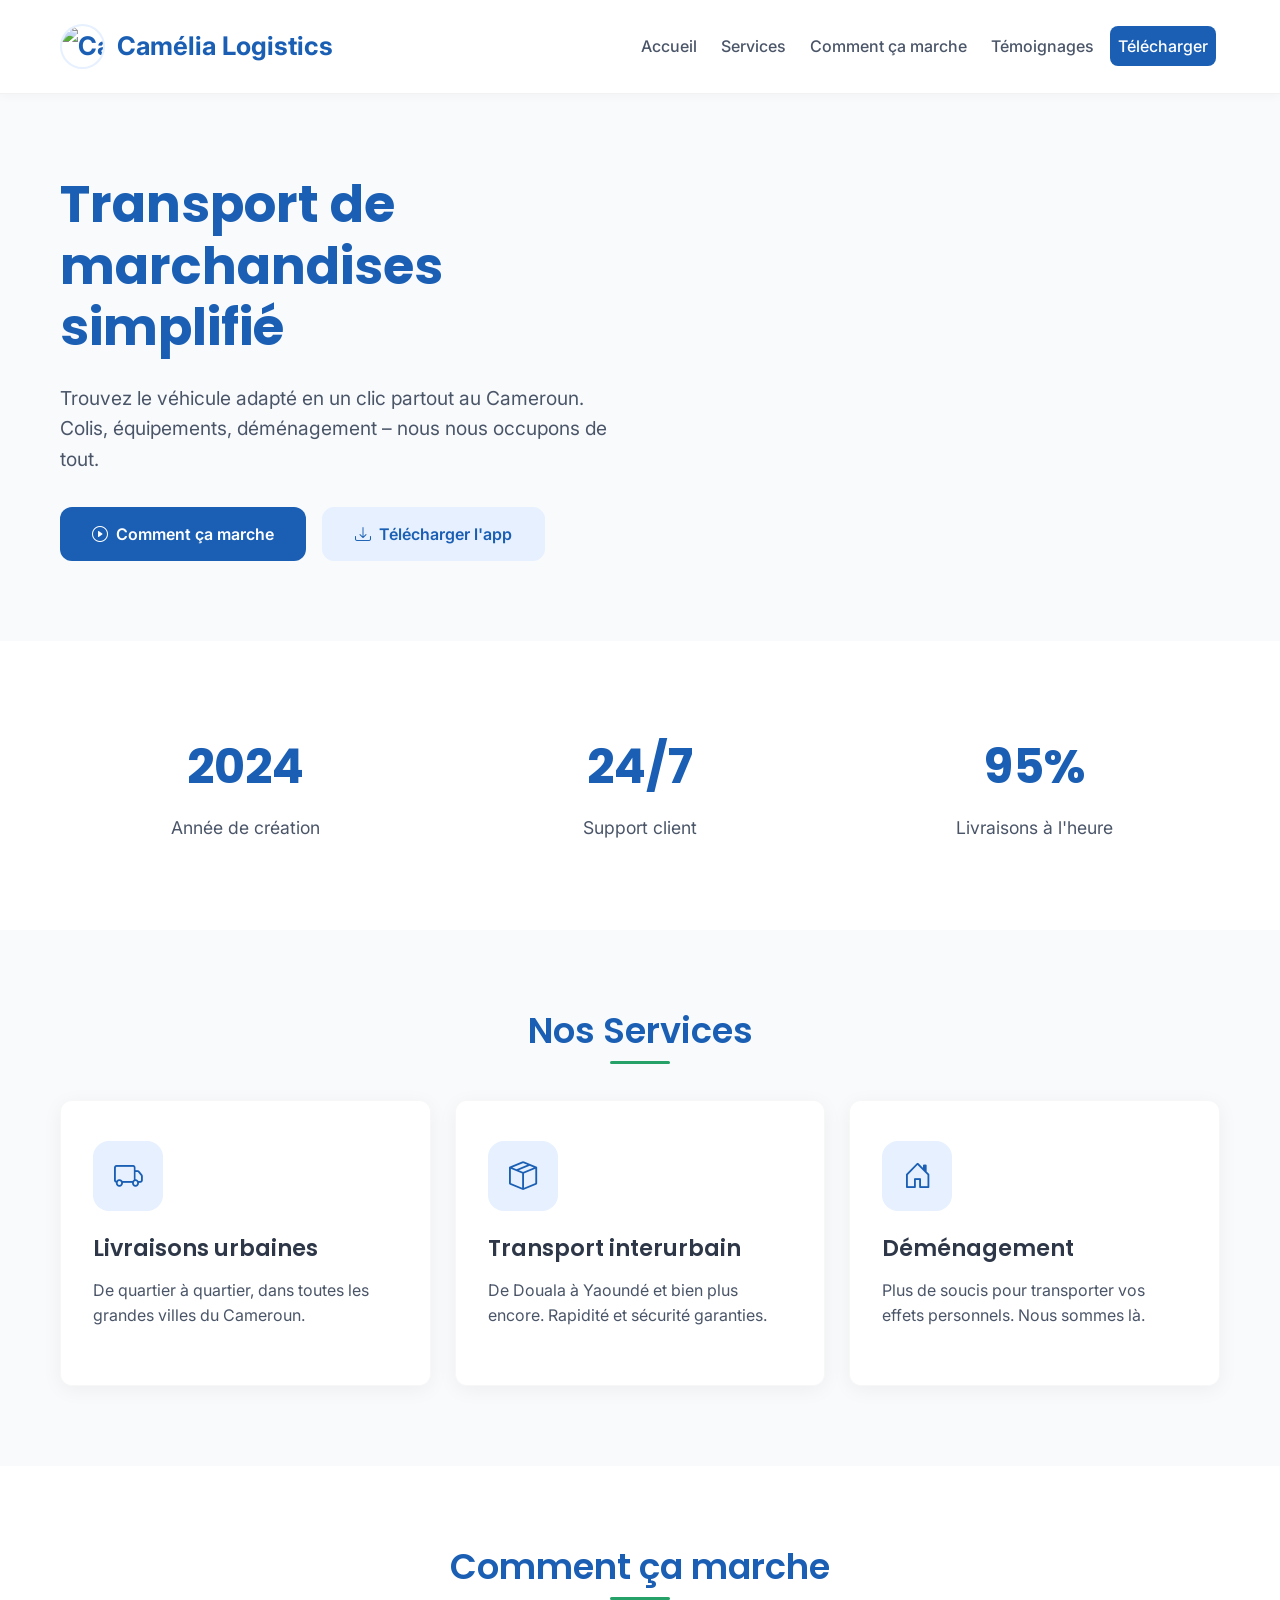
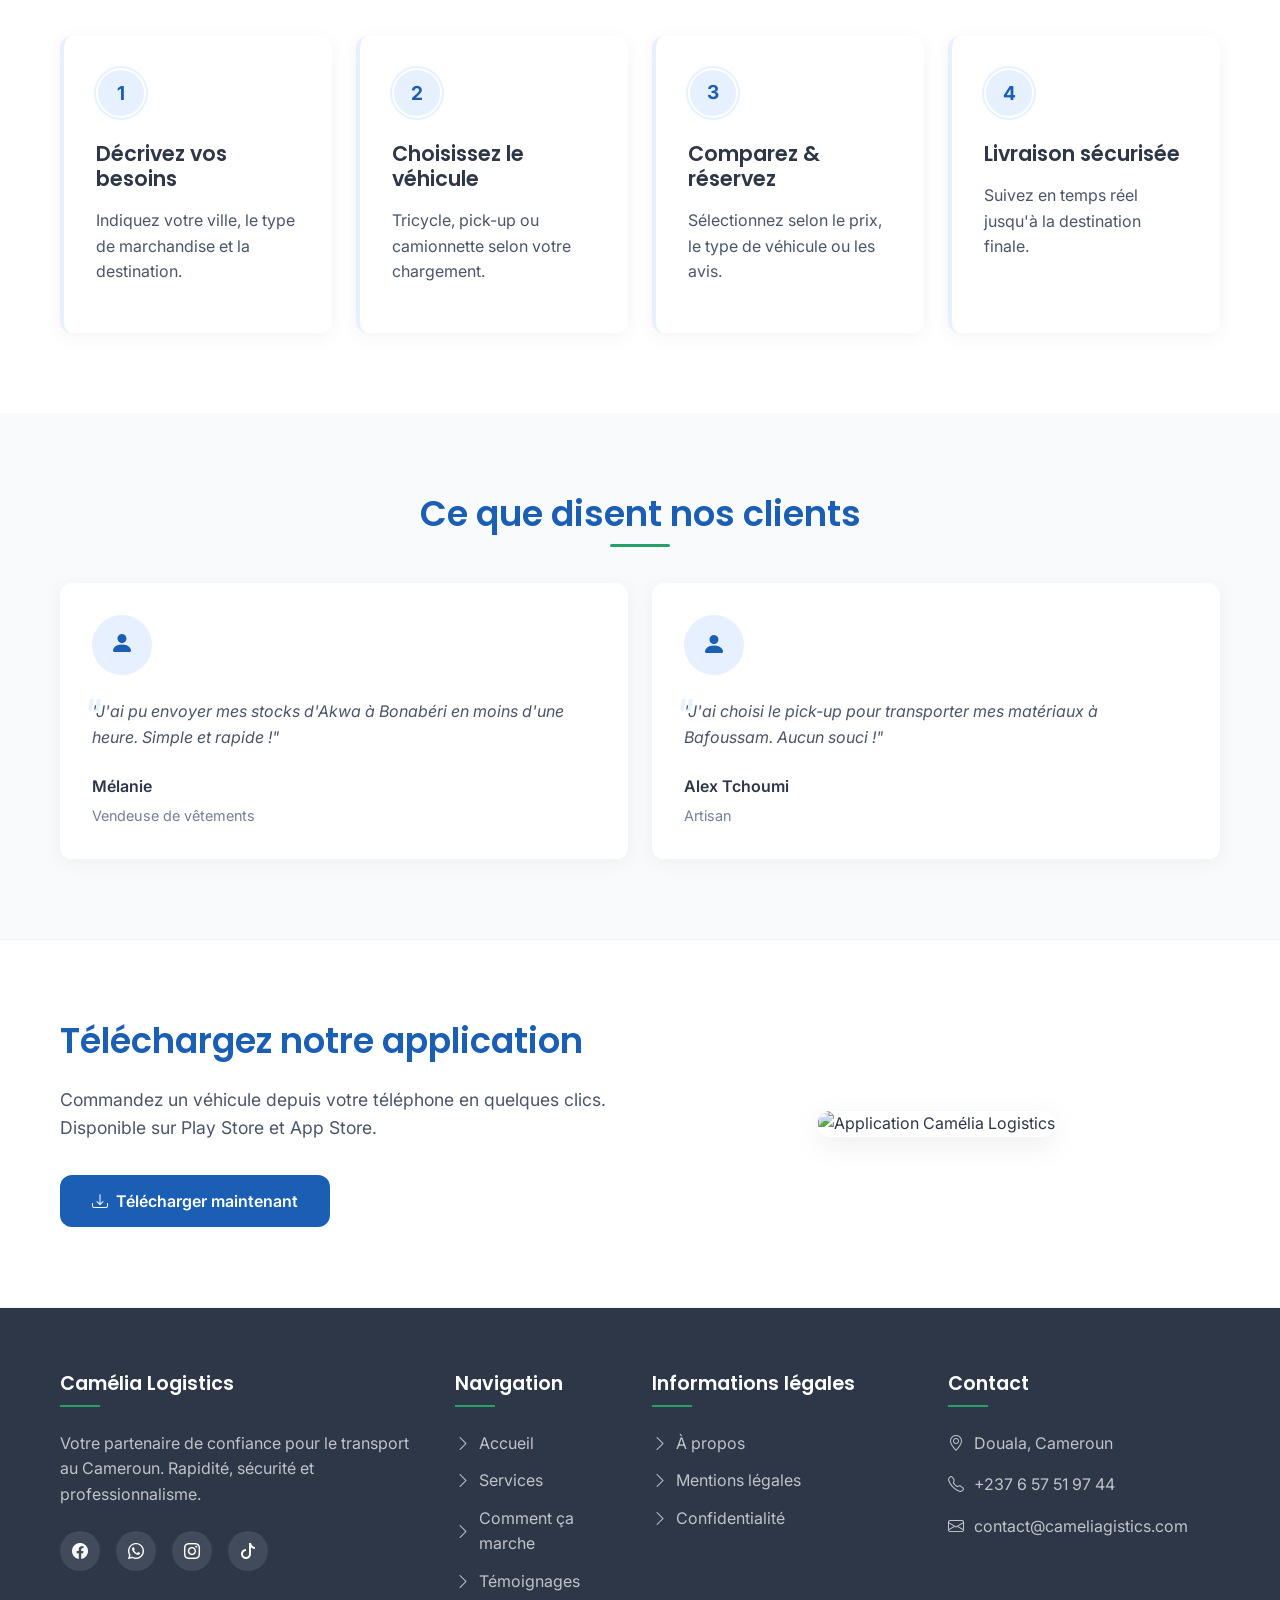
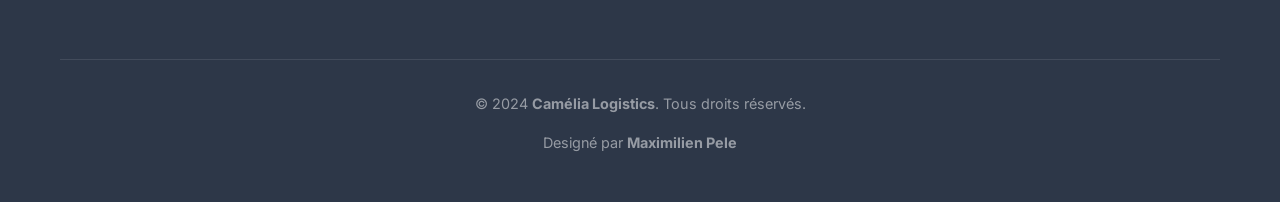
==== index.html @ 4bdd21b7 "add legal content pages" ====
<!DOCTYPE html>
<html lang="fr">
<head>
    <meta charset="UTF-8">
    <meta name="viewport" content="width=device-width, initial-scale=1.0">
    <title>Camélia Logistics | Transport moderne au Cameroun</title>
    
    <!-- CDN Links -->
    <link rel="stylesheet" href="https://cdn.jsdelivr.net/npm/aos@2.3.4/dist/aos.css">
    <link rel="stylesheet" href="https://fonts.googleapis.com/css2?family=Inter:wght@300;400;500;600;700&family=Poppins:wght@400;500;600;700&display=swap">
    <link href="https://cdn.jsdelivr.net/npm/bootstrap@5.3.3/dist/css/bootstrap.min.css" rel="stylesheet">
    <link rel="stylesheet" href="https://cdn.jsdelivr.net/npm/bootstrap-icons@1.10.5/font/bootstrap-icons.css">    
    <link rel="stylesheet" href="style.css">
    <!-- Favicon -->
    <link rel="icon" type="image/x-icon" href="image/logo.jpg">
</head>
<body>
    <!-- Navigation -->
    <nav class="navbar navbar-expand-lg">
        <div class="container">
            <a class="navbar-brand" href="#accueil">
                <img src="image/logo.jpg" alt="Camélia Logistics">
                Camélia Logistics
            </a>
            
            <button class="navbar-toggler" type="button" data-bs-toggle="collapse" data-bs-target="#navbarNav">
                <span class="navbar-toggler-icon"></span>
            </button>
            
            <div class="collapse navbar-collapse" id="navbarNav">
                <ul class="navbar-nav ms-auto">
                    <li class="nav-item"><a class="nav-link" href="#accueil">Accueil</a></li>
                    <li class="nav-item"><a class="nav-link" href="#services">Services</a></li>
                    <li class="nav-item"><a class="nav-link" href="#comment">Comment ça marche</a></li>
                    <li class="nav-item"><a class="nav-link" href="#temoignages">Témoignages</a></li>
                    <li class="nav-item"><a class="nav-link btn btn-primary" href="#download">Télécharger</a></li>
                </ul>
            </div>
        </div>
    </nav>

    <!-- Hero Section (identique) -->
    <section class="hero-section" id="accueil" data-aos="fade-up">
        <div class="container">
            <div class="row align-items-center">
                <div class="col-lg-6">
                    <div class="hero-content">
                        <h1 class="hero-title">Transport de marchandises simplifié</h1>
                        <p class="hero-subtitle">
                            Trouvez le véhicule adapté en un clic partout au Cameroun. 
                            Colis, équipements, déménagement – nous nous occupons de tout.
                        </p>
                        <div class="hero-buttons">
                            <a href="#comment" class="btn btn-primary">
                                <i class="bi bi-play-circle"></i> Comment ça marche
                            </a>
                            <a href="#download" class="btn btn-secondary">
                                <i class="bi bi-download"></i> Télécharger l'app
                            </a>
                        </div>
                    </div>
                </div>
            </div>
        </div>
    </section>

    <!-- Stats Section -->
    <section class="stats-section">
        <div class="container">
            <div class="row text-center">
                <div class="col-md-4" data-aos="fade-up">
                    <div class="stat-item">
                        <div class="stat-number">2024</div>
                        <div class="stat-label">Année de création</div>
                    </div>
                </div>
                <div class="col-md-4" data-aos="fade-up" data-aos-delay="100">
                    <div class="stat-item">
                        <div class="stat-number">24/7</div>
                        <div class="stat-label">Support client</div>
                    </div>
                </div>
                <div class="col-md-4" data-aos="fade-up" data-aos-delay="200">
                    <div class="stat-item">
                        <div class="stat-number">95%</div>
                        <div class="stat-label">Livraisons à l'heure</div>
                    </div>
                </div>
            </div>
        </div>
    </section>

    <!-- Services Section -->
    <section class="services-section" id="services">
        <div class="container">
            <h2 class="section-title" data-aos="fade-up">Nos Services</h2>
            <div class="row">
                <div class="col-md-4" data-aos="fade-up">
                    <div class="service-card">
                        <div class="service-icon">
                            <i class="bi bi-truck"></i>
                        </div>
                        <h3 class="service-title">Livraisons urbaines</h3>
                        <p class="service-description">
                            De quartier à quartier, dans toutes les grandes villes du Cameroun.
                        </p>
                    </div>
                </div>
                <div class="col-md-4" data-aos="fade-up" data-aos-delay="100">
                    <div class="service-card">
                        <div class="service-icon">
                            <i class="bi bi-box-seam"></i>
                        </div>
                        <h3 class="service-title">Transport interurbain</h3>
                        <p class="service-description">
                            De Douala à Yaoundé et bien plus encore. Rapidité et sécurité garanties.
                        </p>
                    </div>
                </div>
                <div class="col-md-4" data-aos="fade-up" data-aos-delay="200">
                    <div class="service-card">
                        <div class="service-icon">
                            <i class="bi bi-house-door"></i>
                        </div>
                        <h3 class="service-title">Déménagement</h3>
                        <p class="service-description">
                            Plus de soucis pour transporter vos effets personnels. Nous sommes là.
                        </p>
                    </div>
                </div>
            </div>
        </div>
    </section>

    <!-- How It Works Section -->
    <section class="how-section" id="comment">
        <div class="container">
            <h2 class="section-title" data-aos="fade-up">Comment ça marche</h2>
            <div class="row g-4">
                <div class="col-lg-3 col-md-6" data-aos="fade-up">
                    <div class="step-card">
                        <div class="step-number">1</div>
                        <h3 class="step-title">Décrivez vos besoins</h3>
                        <p class="step-description">Indiquez votre ville, le type de marchandise et la destination.</p>
                    </div>
                </div>
                <div class="col-lg-3 col-md-6" data-aos="fade-up" data-aos-delay="100">
                    <div class="step-card">
                        <div class="step-number">2</div>
                        <h3 class="step-title">Choisissez le véhicule</h3>
                        <p class="step-description">Tricycle, pick-up ou camionnette selon votre chargement.</p>
                    </div>
                </div>
                <div class="col-lg-3 col-md-6" data-aos="fade-up" data-aos-delay="200">
                    <div class="step-card">
                        <div class="step-number">3</div>
                        <h3 class="step-title">Comparez & réservez</h3>
                        <p class="step-description">Sélectionnez selon le prix, le type de véhicule ou les avis.</p>
                    </div>
                </div>
                <div class="col-lg-3 col-md-6" data-aos="fade-up" data-aos-delay="300">
                    <div class="step-card">
                        <div class="step-number">4</div>
                        <h3 class="step-title">Livraison sécurisée</h3>
                        <p class="step-description">Suivez en temps réel jusqu'à la destination finale.</p>
                    </div>
                </div>
            </div>
        </div>
    </section>

    <!-- Testimonials Section -->
    <section class="testimonials-section" id="temoignages">
        <div class="container">
            <h2 class="section-title" data-aos="fade-up">Ce que disent nos clients</h2>
            <div class="row g-4">
                <div class="col-md-6" data-aos="fade-up">
                    <div class="testimonial-card">
                        <div class="testimonial-avatar">
                            <i class="bi bi-person-fill"></i>
                        </div>
                        <p class="testimonial-text">
                            "J'ai pu envoyer mes stocks d'Akwa à Bonabéri en moins d'une heure. 
                            Simple et rapide !"
                        </p>
                        <div>
                            <div class="testimonial-author">Mélanie</div>
                            <div class="testimonial-role">Vendeuse de vêtements</div>
                        </div>
                    </div>
                </div>
                <div class="col-md-6" data-aos="fade-up" data-aos-delay="100">
                    <div class="testimonial-card">
                        <div class="testimonial-avatar">
                            <i class="bi bi-person-fill"></i>
                        </div>
                        <p class="testimonial-text">
                            "J'ai choisi le pick-up pour transporter mes matériaux à Bafoussam. 
                            Aucun souci !"
                        </p>
                        <div>
                            <div class="testimonial-author">Alex Tchoumi</div>
                            <div class="testimonial-role">Artisan</div>
                        </div>
                    </div>
                </div>
            </div>
        </div>
    </section>

    <!-- App Download Section -->
    <section class="app-section" id="download">
        <div class="container">
            <div class="row align-items-center">
                <div class="col-lg-6" data-aos="fade-right">
                    <div class="app-content">
                        <h2 class="app-title">Téléchargez notre application</h2>
                        <p class="app-description">
                            Commandez un véhicule depuis votre téléphone en quelques clics. 
                            Disponible sur Play Store et App Store.
                        </p>
                        <button class="btn btn-primary btn-lg" onclick="comingSoon()">
                            <i class="bi bi-download"></i> Télécharger maintenant
                        </button>
                    </div>
                </div>
                <div class="col-lg-6" data-aos="fade-left">
                    <div class="app-image">
                        <img src="image/app.jpg" alt="Application Camélia Logistics">
                    </div>
                </div>
            </div>
        </div>
    </section>

    <!-- Footer -->
    <footer class="footer">
        <div class="container">
            <div class="row gy-4">
                <div class="col-lg-4">
                    <h3 class="footer-title">Camélia Logistics</h3>
                    <p style="color: rgba(255, 255, 255, 0.7); margin-top: 1rem;">
                        Votre partenaire de confiance pour le transport au Cameroun. 
                        Rapidité, sécurité et professionnalisme.
                    </p>
                    <div class="social-icons">
                        <a href="https://www.facebook.com/p/Camelia-logistics-100085180665945/" class="social-icon"><i class="bi bi-facebook"></i></a>
                        <a href="https://wa.me/237657519744" class="social-icon"><i class="bi bi-whatsapp"></i></a>
                        <a href="#" class="social-icon"><i class="bi bi-instagram"></i></a>
                        <a href="https://www.tiktok.com/@camelia.logistics" class="social-icon"><i class="bi bi-tiktok"></i></a>
                    </div>
                </div>
                
                <div class="col-lg-2 col-md-6">
                    <h3 class="footer-title">Navigation</h3>
                    <ul class="footer-links">
                        <li><a href="#accueil"><i class="bi bi-chevron-right"></i> Accueil</a></li>
                        <li><a href="#services"><i class="bi bi-chevron-right"></i> Services</a></li>
                        <li><a href="#comment"><i class="bi bi-chevron-right"></i> Comment ça marche</a></li>
                        <li><a href="#temoignages"><i class="bi bi-chevron-right"></i> Témoignages</a></li>
                    </ul>
                </div>
                
                <div class="col-lg-3 col-md-6">
                    <h3 class="footer-title">Informations légales</h3>
                    <ul class="footer-links">
                        <li><a href="legal.html#about"><i class="bi bi-chevron-right"></i> À propos</a></li>
                        <li><a href="legal.html#mentions-legales"><i class="bi bi-chevron-right"></i> Mentions légales</a></li>
                        <li><a href="legal.html#confidentialite"><i class="bi bi-chevron-right"></i> Confidentialité</a></li>
                    </ul>
                </div>
                
                <div class="col-lg-3 col-md-6">
                    <h3 class="footer-title">Contact</h3>
                    <div class="footer-contact">
                        <p><i class="bi bi-geo-alt"></i> Douala, Cameroun</p>
                        <p><i class="bi bi-telephone"></i> +237 6 57 51 97 44</p>
                        <p><i class="bi bi-envelope"></i> contact@cameliagistics.com</p>
                    </div>
                </div>
            </div>
            
            <div class="copyright">
                <p>&copy; 2024 <strong>Camélia Logistics</strong>. Tous droits réservés.</p>
                <p>Designé par <strong>Maximilien Pele</strong></p>
            </div>
        </div>
    </footer>

    <!-- Scripts -->
    <script src="https://cdn.jsdelivr.net/npm/bootstrap@5.3.3/dist/js/bootstrap.bundle.min.js"></script>
    <script src="https://cdn.jsdelivr.net/npm/aos@2.3.4/dist/aos.js"></script>
    <script>
        // Initialize AOS
        AOS.init({
            duration: 800,
            once: true,
            offset: 100
        });
        
        // Coming soon alert
        function comingSoon() {
            alert("L'application Camélia Logistics sera bientôt disponible !");
        }
        
        // Navbar scroll effect
        window.addEventListener('scroll', function() {
            const navbar = document.querySelector('.navbar');
            if (window.scrollY > 50) {
                navbar.style.boxShadow = '0 4px 20px rgba(0, 0, 0, 0.08)';
                navbar.style.padding = '0.8rem 0';
            } else {
                navbar.style.boxShadow = '0 2px 10px rgba(0, 0, 0, 0.03)';
                navbar.style.padding = '1.2rem 0';
            }
        });
    </script>
</body>
</html>
---- style.css ----
/* ===== VARIABLES & RESET ===== */
:root {
    --primary-blue: #1a5fb4;
    --primary-light: #e6f0ff;
    --secondary-blue: #3584e4;
    --camelia-accent: #26a269;
    --dark-bg: #2d3748;
    --text-dark: #2d3748;
    --text-medium: #4a5568;
    --text-light: #718096;
    --white: #ffffff;
    --light-bg: #f8fafc;
    --border-radius: 12px;
    --shadow-soft: 0 4px 20px rgba(0, 0, 0, 0.05);
    --shadow-medium: 0 8px 30px rgba(0, 0, 0, 0.08);
    --transition: all 0.3s cubic-bezier(0.25, 0.46, 0.45, 0.94);
}

* {
    margin: 0;
    padding: 0;
    box-sizing: border-box;
}

html {
    scroll-behavior: smooth;
}

body {
    font-family: 'Inter', -apple-system, BlinkMacSystemFont, sans-serif;
    color: var(--text-dark);
    background-color: var(--white);
    overflow-x: hidden;
    line-height: 1.6;
}

h1, h2, h3, h4, h5 {
    font-family: 'Poppins', sans-serif;
    font-weight: 600;
    color: var(--text-dark);
}

.container {
    max-width: 1200px;
    margin: 0 auto;
    padding: 0 20px;
}

/* ===== SECTION TITLES ===== */
.section-title {
    font-size: 2.2rem;
    text-align: center;
    margin-bottom: 3rem;
    position: relative;
    color: var(--primary-blue);
}

.section-title::after {
    content: '';
    position: absolute;
    bottom: -12px;
    left: 50%;
    transform: translateX(-50%);
    width: 60px;
    height: 3px;
    background-color: var(--camelia-accent);
    border-radius: 2px;
}

/* ===== BUTTONS ===== */
.btn {
    padding: 14px 32px;
    border-radius: var(--border-radius);
    font-weight: 600;
    font-size: 1rem;
    transition: var(--transition);
    border: none;
    cursor: pointer;
    display: inline-flex;
    align-items: center;
    justify-content: center;
    gap: 8px;
}

.ms-auto .btn-primary {
    color: white;
}

.btn-primary {
    background-color: var(--primary-blue);
    color: var(--white);
}

.btn-primary:hover {
    background-color: var(--secondary-blue);
    transform: translateY(-2px);
    box-shadow: var(--shadow-medium);
}

.btn-secondary {
    background-color: var(--primary-light);
    color: var(--primary-blue);
    border: 1px solid var(--primary-light);
}

.btn-secondary:hover {
    background-color: var(--white);
    border-color: var(--primary-blue);
    color:var(--primary-blue);
    transform: translateY(-2px);
}

/* ===== NAVBAR ===== */
.navbar {
    padding: 1.2rem 0;
    background-color: var(--white);
    position: sticky;
    top: 0;
    z-index: 1000;
    box-shadow: 0 2px 10px rgba(0, 0, 0, 0.03);
    border-bottom: 1px solid rgba(0, 0, 0, 0.05);
}

.navbar-brand {
    font-size: 1.6rem;
    font-weight: 700;
    color: var(--primary-blue);
    display: flex;
    align-items: center;
    gap: 12px;
}

.navbar-brand img {
    height: 45px;
    width: 45px;
    border-radius: 50%;
    object-fit: cover;
    border: 2px solid var(--primary-light);
}

.nav-link {
    font-weight: 500;
    color: var(--text-medium);
    padding: 8px 16px;
    border-radius: 8px;
    transition: var(--transition);
    margin: 0 4px;
}

.nav-link:hover {
    color: var(--primary-blue);
    background-color: var(--primary-light);
}

.nav-link.active {
    color: var(--primary-blue);
    background-color: var(--primary-light);
}

/* ===== HERO SECTION ===== */
.hero-section {
    padding: 5rem 0;
    background-color: var(--light-bg);
    position: relative;
    overflow: hidden;
}

.hero-section::before {
    content: '';
    position: absolute;
    top: 0;
    right: 0;
    width: 50%;
    height: 100%;
    background: linear-gradient(90deg, transparent 10%, var(--light-bg) 100%), 
                url('image/warehouse_09.jpg') no-repeat right center;
    background-size: cover;
    z-index: 0;
}

.hero-content {
    position: relative;
    z-index: 1;
    max-width: 600px;
}

.hero-title {
    font-size: 3.2rem;
    font-weight: 700;
    line-height: 1.2;
    margin-bottom: 1.5rem;
    color: var(--primary-blue);
}

.hero-subtitle {
    font-size: 1.2rem;
    color: var(--text-medium);
    margin-bottom: 2rem;
    line-height: 1.6;
}

.hero-buttons {
    display: flex;
    gap: 1rem;
    flex-wrap: wrap;
}

@media (max-width: 992px) {
    .hero-section::before {
        width: 100%;
        opacity: 0.15;
        background-position: center;
    }
    
    .hero-title {
        font-size: 2.5rem;
    }
}

/* ===== STATS SECTION ===== */
.stats-section {
    padding: 4rem 0;
    background-color: var(--white);
}

.stat-item {
    text-align: center;
    padding: 1.5rem;
}

.stat-number {
    font-size: 3rem;
    font-weight: 700;
    color: var(--primary-blue);
    margin-bottom: 0.5rem;
    font-family: 'Poppins', sans-serif;
}

.stat-label {
    color: var(--text-medium);
    font-size: 1.1rem;
}

/* ===== SERVICES SECTION ===== */
.services-section {
    padding: 5rem 0;
    background-color: var(--light-bg);
}

.service-card {
    background: var(--white);
    border-radius: var(--border-radius);
    padding: 2.5rem 2rem;
    box-shadow: var(--shadow-soft);
    transition: var(--transition);
    height: 100%;
    border: 1px solid rgba(0, 0, 0, 0.03);
    position: relative;
    overflow: hidden;
}

.service-card::before {
    content: '';
    position: absolute;
    top: 0;
    left: 0;
    width: 100%;
    height: 4px;
    background-color: var(--primary-blue);
    transform: scaleX(0);
    transition: transform 0.3s ease;
}

.service-card:hover::before {
    transform: scaleX(1);
}

.service-card:hover {
    transform: translateY(-8px);
    box-shadow: var(--shadow-medium);
}

.service-icon {
    width: 70px;
    height: 70px;
    background-color: var(--primary-light);
    border-radius: 16px;
    display: flex;
    align-items: center;
    justify-content: center;
    margin-bottom: 1.5rem;
    color: var(--primary-blue);
    font-size: 1.8rem;
}

.service-title {
    font-size: 1.4rem;
    margin-bottom: 1rem;
    color: var(--text-dark);
}

.service-description {
    color: var(--text-medium);
    line-height: 1.6;
}

/* ===== HOW IT WORKS ===== */
.how-section {
    padding: 5rem 0;
    background-color: var(--white);
}

.step-card {
    background: var(--white);
    border-radius: var(--border-radius);
    padding: 2rem;
    box-shadow: var(--shadow-soft);
    transition: var(--transition);
    height: 100%;
    border-left: 4px solid var(--primary-light);
    position: relative;
}

.step-card:hover {
    border-left-color: var(--camelia-accent);
    box-shadow: var(--shadow-medium);
}

.step-number {
    display: inline-flex;
    align-items: center;
    justify-content: center;
    width: 50px;
    height: 50px;
    background-color: var(--primary-light);
    color: var(--primary-blue);
    border-radius: 50%;
    font-weight: 700;
    font-size: 1.2rem;
    margin-bottom: 1.5rem;
    border: 2px solid var(--white);
    box-shadow: 0 0 0 2px var(--primary-light);
}

.step-title {
    font-size: 1.3rem;
    margin-bottom: 1rem;
    color: var(--text-dark);
}

.step-description {
    color: var(--text-medium);
    line-height: 1.6;
}

/* ===== TESTIMONIALS ===== */
.testimonials-section {
    padding: 5rem 0;
    background-color: var(--light-bg);
}

.testimonial-card {
    background: var(--white);
    border-radius: var(--border-radius);
    padding: 2rem;
    box-shadow: var(--shadow-soft);
    transition: var(--transition);
    height: 100%;
}

.testimonial-card:hover {
    box-shadow: var(--shadow-medium);
}

.testimonial-avatar {
    width: 60px;
    height: 60px;
    background-color: var(--primary-light);
    border-radius: 50%;
    display: flex;
    align-items: center;
    justify-content: center;
    color: var(--primary-blue);
    font-size: 1.5rem;
    margin-bottom: 1.5rem;
}

.testimonial-text {
    color: var(--text-medium);
    font-style: italic;
    line-height: 1.6;
    margin-bottom: 1.5rem;
    position: relative;
}

.testimonial-text::before {
    content: '"';
    font-size: 3rem;
    color: var(--primary-light);
    position: absolute;
    top: -20px;
    left: -10px;
    z-index: 0;
}

.testimonial-author {
    font-weight: 600;
    color: var(--text-dark);
    margin-bottom: 0.25rem;
}

.testimonial-role {
    color: var(--text-light);
    font-size: 0.9rem;
}

/* ===== APP SECTION ===== */
.app-section {
    padding: 5rem 0;
    background-color: var(--white);
    border-top: 1px solid rgba(0, 0, 0, 0.05);
    border-bottom: 1px solid rgba(0, 0, 0, 0.05);
}

.app-content {
    max-width: 600px;
}

.app-title {
    font-size: 2.2rem;
    margin-bottom: 1.5rem;
    color: var(--primary-blue);
}

.app-description {
    color: var(--text-medium);
    margin-bottom: 2rem;
    font-size: 1.1rem;
    line-height: 1.6;
}

.app-image {
    text-align: center;
}

.app-image img {
    max-width: 100%;
    height: auto;
    border-radius: var(--border-radius);
    box-shadow: var(--shadow-medium);
}

/* ===== FOOTER ===== */
.footer {
    background-color: var(--dark-bg);
    color: var(--white);
    padding-top: 4rem;
}

.footer-title {
    color: var(--white);
    font-size: 1.2rem;
    margin-bottom: 1.5rem;
    position: relative;
    padding-bottom: 0.75rem;
}

.footer-title::after {
    content: '';
    position: absolute;
    bottom: 0;
    left: 0;
    width: 40px;
    height: 2px;
    background-color: var(--camelia-accent);
}

.footer-links {
    list-style: none;
    padding: 0;
}

.footer-links li {
    margin-bottom: 0.75rem;
}

.footer-links a {
    color: rgba(255, 255, 255, 0.7);
    text-decoration: none;
    transition: var(--transition);
    display: flex;
    align-items: center;
    gap: 8px;
}

.footer-links a:hover {
    color: var(--white);
    transform: translateX(5px);
}

.footer-contact p {
    color: rgba(255, 255, 255, 0.7);
    margin-bottom: 1rem;
    display: flex;
    align-items: flex-start;
    gap: 10px;
}

.social-icons {
    display: flex;
    gap: 1rem;
    margin-top: 1.5rem;
}

.social-icon {
    width: 40px;
    height: 40px;
    background-color: rgba(255, 255, 255, 0.1);
    border-radius: 50%;
    display: flex;
    align-items: center;
    justify-content: center;
    color: var(--white);
    text-decoration: none;
    transition: var(--transition);
}

.social-icon:hover {
    background-color: var(--camelia-accent);
    transform: translateY(-3px);
}

.copyright {
    border-top: 1px solid rgba(255, 255, 255, 0.1);
    padding: 2rem 0;
    margin-top: 3rem;
    text-align: center;
    color: rgba(255, 255, 255, 0.5);
    font-size: 0.9rem;
}

/* ===== RESPONSIVE ===== */
@media (max-width: 768px) {
    .hero-title {
        font-size: 2rem;
    }
    
    .section-title {
        font-size: 1.8rem;
    }
    
    .hero-buttons {
        flex-direction: column;
        align-items: flex-start;
    }
    
    .btn {
        width: 100%;
        justify-content: center;
    }
    
    .service-card,
    .step-card,
    .testimonial-card {
        margin-bottom: 1.5rem;
    }
}

/* ===== ANIMATIONS ===== */
.fade-in {
    animation: fadeIn 0.8s ease-out;
}

@keyframes fadeIn {
    from {
        opacity: 0;
        transform: translateY(20px);
    }
    to {
        opacity: 1;
        transform: translateY(0);
    }
}

        /* ===== LEGAL PAGES STYLES (same look & feel) ===== */
        .legal-page {
            padding: 4rem 0 5rem;
            background-color: var(--light-bg);
        }

        .legal-page .page-header {
            text-align: center;
            margin-bottom: 3rem;
        }

        .legal-page .page-header h1 {
            color: var(--primary-blue);
            font-size: 2.5rem;
            margin-bottom: 1rem;
        }

        .legal-page .page-header .divider {
            width: 80px;
            height: 4px;
            background: var(--camelia-accent);
            margin: 0 auto;
            border-radius: 2px;
        }

        .legal-content {
            background: var(--white);
            border-radius: var(--border-radius);
            padding: 3rem;
            box-shadow: var(--shadow-soft);
            border: 1px solid rgba(0, 0, 0, 0.03);
        }

        .legal-content h2 {
            color: var(--primary-blue);
            font-size: 1.6rem;
            margin: 2rem 0 1rem;
        }

        .legal-content h2:first-of-type {
            margin-top: 0;
        }

        .legal-content h3 {
            color: var(--text-dark);
            font-size: 1.3rem;
            margin: 1.5rem 0 0.8rem;
        }

        .legal-content p, .legal-content li {
            color: var(--text-medium);
            line-height: 1.7;
        }

        .legal-content ul, .legal-content ol {
            padding-left: 1.5rem;
            margin: 1rem 0;
        }

        .legal-content li {
            margin-bottom: 0.4rem;
        }

        .legal-content a {
            color: var(--primary-blue);
            text-decoration: none;
            font-weight: 500;
        }

        .legal-content a:hover {
            text-decoration: underline;
        }

        .back-home {
            margin-top: 2.5rem;
            text-align: center;
        }

        .back-home .btn {
            padding: 12px 32px;
        }
        .back-home a {
            color: var(--white);
            text-decoration: none;
            font-weight: 500;
        }

        .back-home a:hover {
            text-decoration: none;
        }

        @media (max-width: 768px) {
            .legal-content {
                padding: 1.8rem;
            }
            .legal-page .page-header h1 {
                font-size: 2rem;
            }
        }
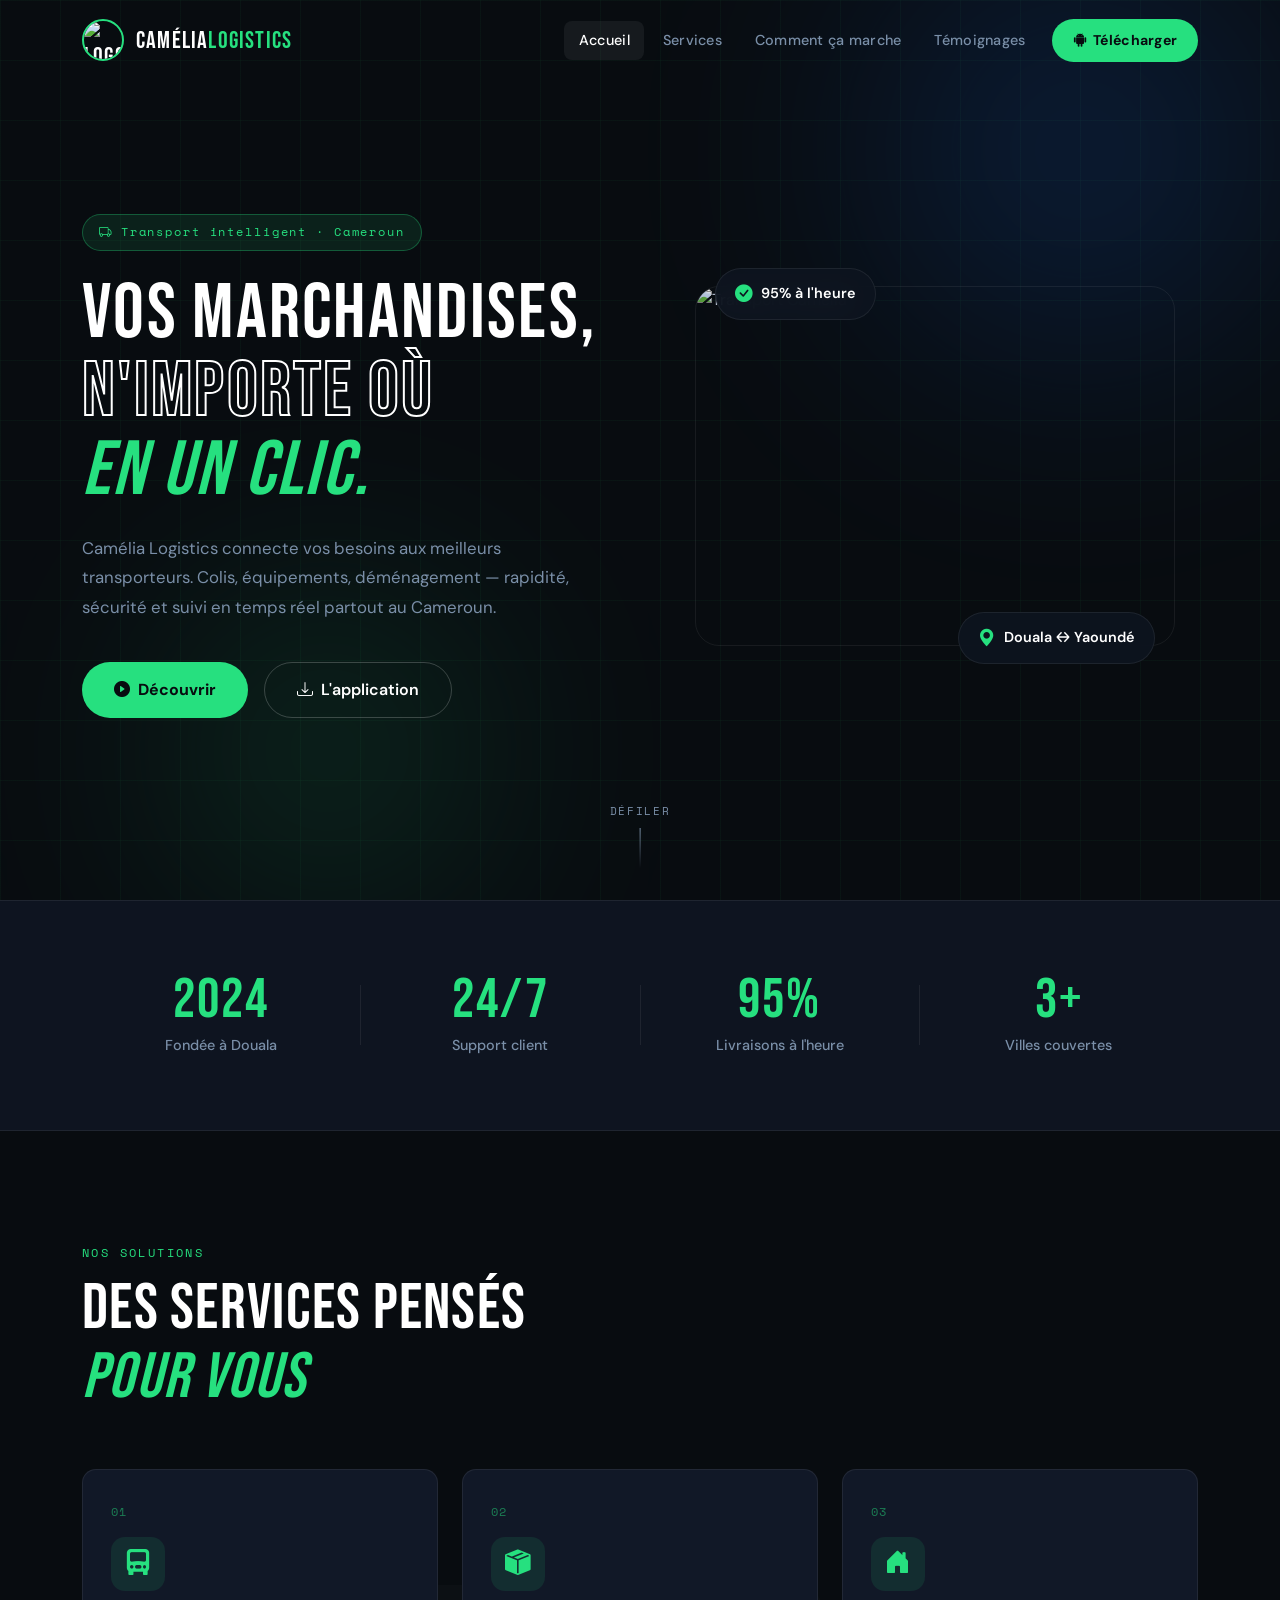
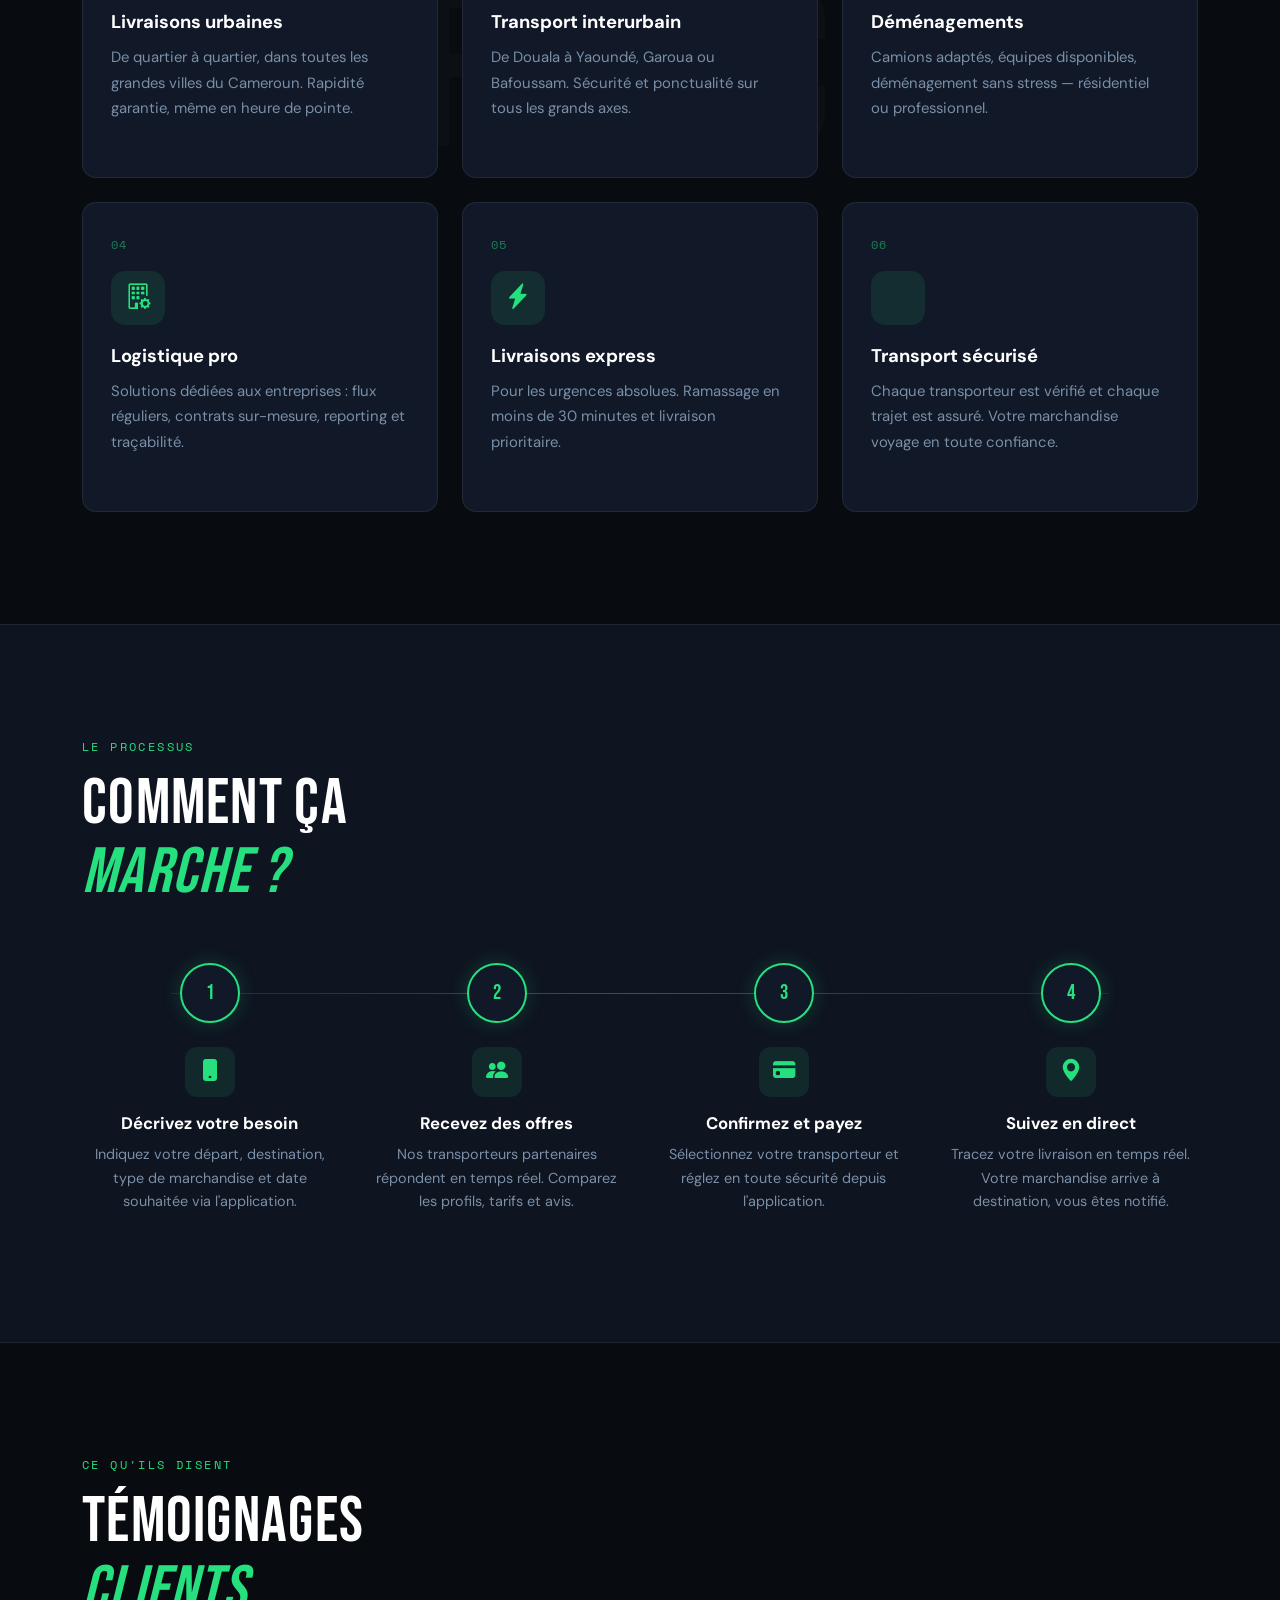
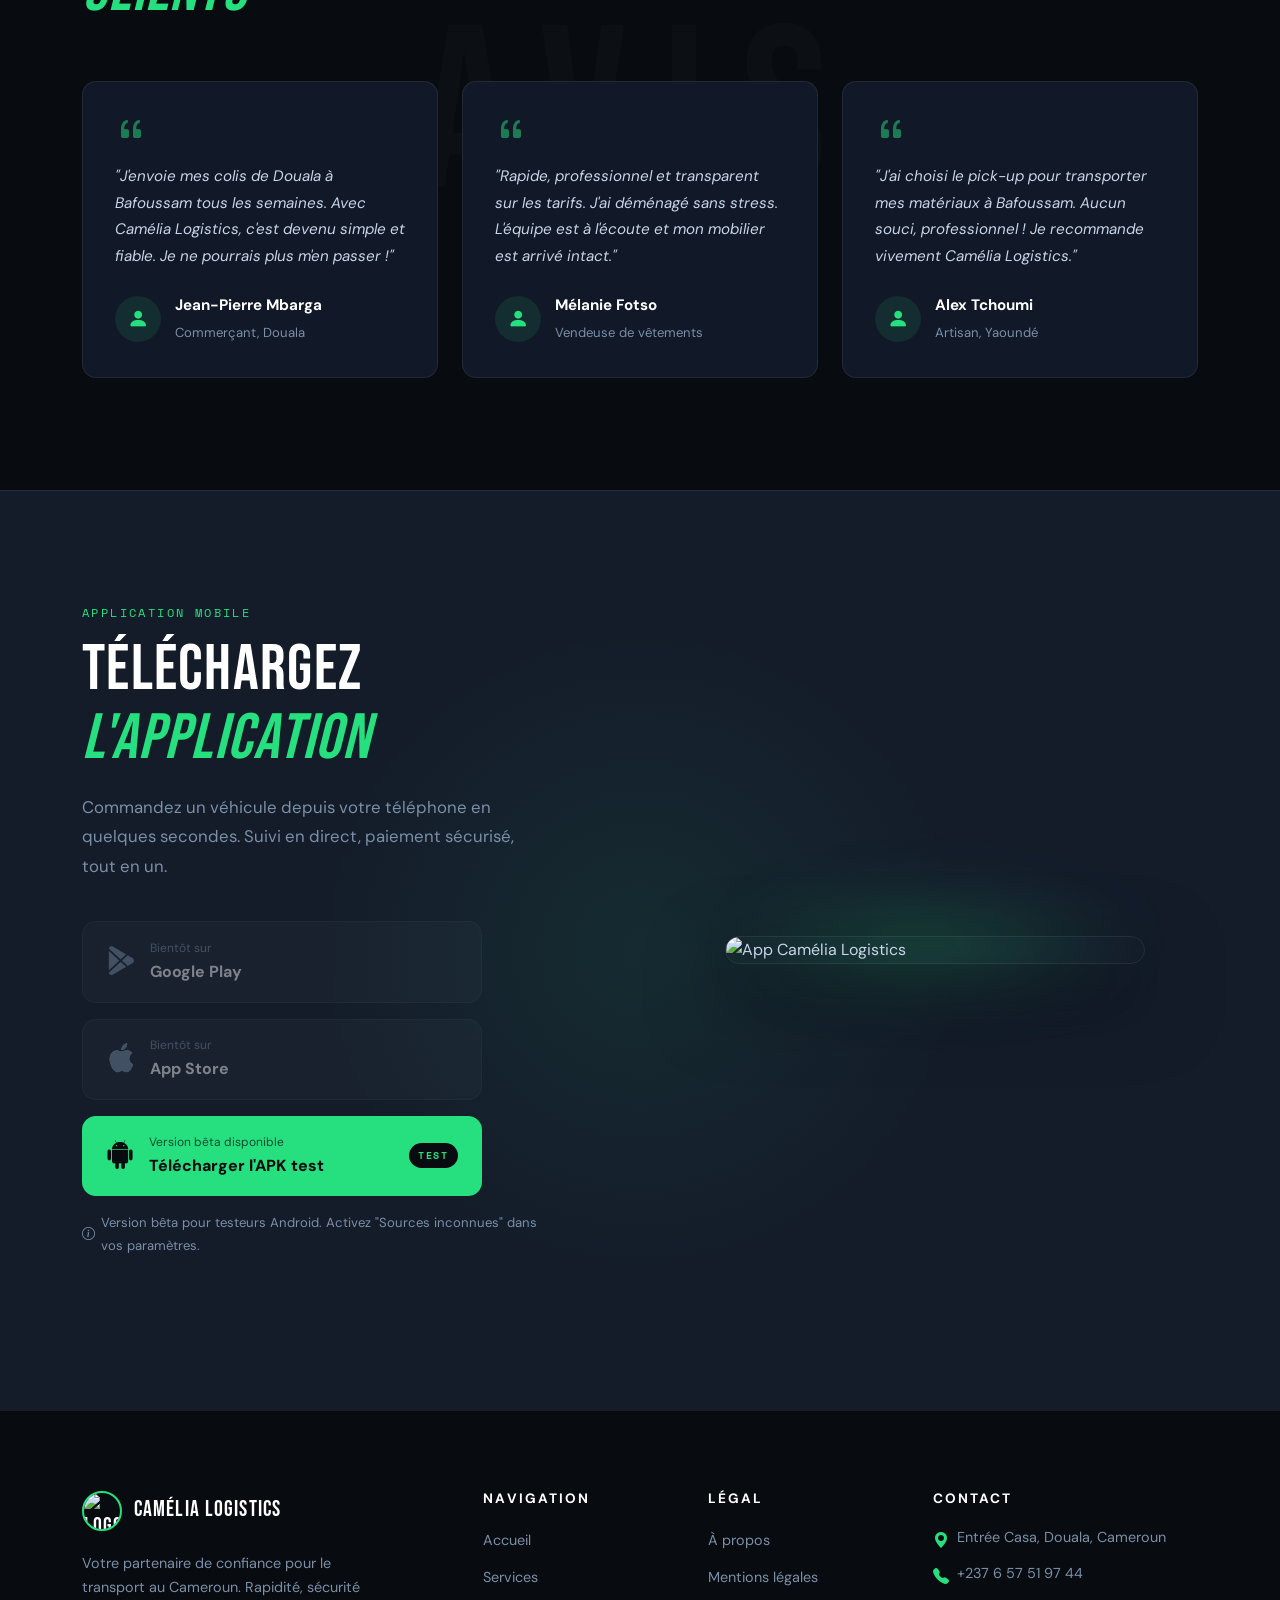
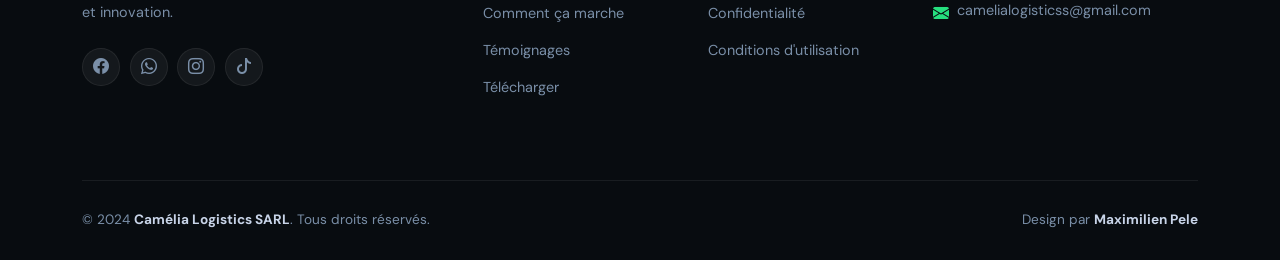
==== commit 4868a578: "update refactor design" ====
--- a/index.html
+++ b/index.html
@@ -3,317 +3,407 @@
 <head>
     <meta charset="UTF-8">
     <meta name="viewport" content="width=device-width, initial-scale=1.0">
-    <title>Camélia Logistics | Transport moderne au Cameroun</title>
-    
-    <!-- CDN Links -->
-    <link rel="stylesheet" href="https://cdn.jsdelivr.net/npm/aos@2.3.4/dist/aos.css">
-    <link rel="stylesheet" href="https://fonts.googleapis.com/css2?family=Inter:wght@300;400;500;600;700&family=Poppins:wght@400;500;600;700&display=swap">
+    <title>Camélia Logistics | Transport nouvelle génération au Cameroun</title>
+    <link rel="icon" type="image/x-icon" href="image/logo.jpg">
     <link href="https://cdn.jsdelivr.net/npm/bootstrap@5.3.3/dist/css/bootstrap.min.css" rel="stylesheet">
-    <link rel="stylesheet" href="https://cdn.jsdelivr.net/npm/bootstrap-icons@1.10.5/font/bootstrap-icons.css">    
+    <link rel="stylesheet" href="https://cdn.jsdelivr.net/npm/bootstrap-icons@1.11.3/font/bootstrap-icons.css">
+    <link rel="preconnect" href="https://fonts.googleapis.com">
+    <link href="https://fonts.googleapis.com/css2?family=Bebas+Neue&family=DM+Sans:ital,opsz,wght@0,9..40,300;0,9..40,400;0,9..40,500;0,9..40,700;1,9..40,300&family=Space+Mono:wght@400;700&display=swap" rel="stylesheet">
     <link rel="stylesheet" href="style.css">
-    <!-- Favicon -->
-    <link rel="icon" type="image/x-icon" href="image/logo.jpg">
 </head>
 <body>
-    <!-- Navigation -->
-    <nav class="navbar navbar-expand-lg">
-        <div class="container">
-            <a class="navbar-brand" href="#accueil">
-                <img src="image/logo.jpg" alt="Camélia Logistics">
-                Camélia Logistics
+
+<!-- ===== NAVBAR ===== -->
+<nav class="cl-navbar" id="navbar">
+    <div class="container d-flex align-items-center justify-content-between">
+        <a class="cl-brand" href="#accueil">
+            <img src="image/logo.jpg" alt="Logo Camélia Logistics">
+            <span>Camélia<em>Logistics</em></span>
+        </a>
+        <button class="cl-burger" id="burgerBtn" aria-label="Menu">
+            <span></span><span></span><span></span>
+        </button>
+        <div class="cl-nav-links" id="navLinks">
+            <a href="#accueil" class="cl-nav-link active">Accueil</a>
+            <a href="#services" class="cl-nav-link">Services</a>
+            <a href="#comment" class="cl-nav-link">Comment ça marche</a>
+            <a href="#temoignages" class="cl-nav-link">Témoignages</a>
+            <a href="#download" class="cl-nav-cta">
+                <i class="bi bi-android2"></i> Télécharger
             </a>
-            
-            <button class="navbar-toggler" type="button" data-bs-toggle="collapse" data-bs-target="#navbarNav">
-                <span class="navbar-toggler-icon"></span>
-            </button>
-            
-            <div class="collapse navbar-collapse" id="navbarNav">
-                <ul class="navbar-nav ms-auto">
-                    <li class="nav-item"><a class="nav-link" href="#accueil">Accueil</a></li>
-                    <li class="nav-item"><a class="nav-link" href="#services">Services</a></li>
-                    <li class="nav-item"><a class="nav-link" href="#comment">Comment ça marche</a></li>
-                    <li class="nav-item"><a class="nav-link" href="#temoignages">Témoignages</a></li>
-                    <li class="nav-item"><a class="nav-link btn btn-primary" href="#download">Télécharger</a></li>
+        </div>
+    </div>
+</nav>
+
+<!-- ===== HERO ===== -->
+<section class="cl-hero" id="accueil">
+    <div class="cl-hero-bg">
+        <div class="cl-hero-grid"></div>
+        <div class="cl-hero-glow g1"></div>
+        <div class="cl-hero-glow g2"></div>
+    </div>
+    <div class="container cl-hero-inner">
+        <div class="cl-hero-left reveal">
+            <div class="cl-badge"><i class="bi bi-truck"></i> Transport intelligent · Cameroun</div>
+            <h1 class="cl-hero-title">
+                Vos marchandises,<br>
+                <span class="cl-stroke">n'importe où</span><br>
+                <span class="cl-accent-word">en un clic.</span>
+            </h1>
+            <p class="cl-hero-sub">
+                Camélia Logistics connecte vos besoins aux meilleurs transporteurs. Colis, équipements, déménagement — rapidité, sécurité et suivi en temps réel partout au Cameroun.
+            </p>
+            <div class="cl-hero-btns">
+                <a href="#comment" class="cl-btn-primary">
+                    <i class="bi bi-play-circle-fill"></i> Découvrir
+                </a>
+                <a href="#download" class="cl-btn-ghost">
+                    <i class="bi bi-download"></i> L'application
+                </a>
+            </div>
+        </div>
+        <div class="cl-hero-right reveal-right">
+            <div class="cl-hero-card-wrap">
+                <img src="image/warehouse_09.jpg" alt="Transport Camélia" class="cl-hero-img">
+                <div class="cl-floatcard fc-top">
+                    <i class="bi bi-check-circle-fill"></i>
+                    <span>95% à l'heure</span>
+                </div>
+                <div class="cl-floatcard fc-bot">
+                    <i class="bi bi-geo-alt-fill"></i>
+                    <span>Douala ↔ Yaoundé</span>
+                </div>
+            </div>
+        </div>
+    </div>
+    <div class="cl-hero-scroll-hint">
+        <span>Défiler</span>
+        <div class="cl-scroll-line"></div>
+    </div>
+</section>
+
+<!-- ===== STATS ===== -->
+<section class="cl-stats">
+    <div class="container">
+        <div class="cl-stats-grid">
+            <div class="cl-stat reveal-up">
+                <div class="cl-stat-num">2024</div>
+                <div class="cl-stat-label">Fondée à Douala</div>
+            </div>
+            <div class="cl-stat-divider"></div>
+            <div class="cl-stat reveal-up" style="animation-delay:.1s">
+                <div class="cl-stat-num">24/7</div>
+                <div class="cl-stat-label">Support client</div>
+            </div>
+            <div class="cl-stat-divider"></div>
+            <div class="cl-stat reveal-up" style="animation-delay:.2s">
+                <div class="cl-stat-num">95%</div>
+                <div class="cl-stat-label">Livraisons à l'heure</div>
+            </div>
+            <div class="cl-stat-divider"></div>
+            <div class="cl-stat reveal-up" style="animation-delay:.3s">
+                <div class="cl-stat-num">3+</div>
+                <div class="cl-stat-label">Villes couvertes</div>
+            </div>
+        </div>
+    </div>
+</section>
+
+<!-- ===== SERVICES ===== -->
+<section class="cl-services" id="services">
+    <div class="cl-section-bg-text">SERVICES</div>
+    <div class="container">
+        <div class="cl-section-head reveal-up">
+            <span class="cl-overline">Nos solutions</span>
+            <h2 class="cl-section-title">Des services pensés<br><span class="cl-accent-word">pour vous</span></h2>
+        </div>
+        <div class="cl-services-grid">
+            <div class="cl-service-card reveal-up">
+                <div class="cl-svc-num">01</div>
+                <div class="cl-svc-icon"><i class="bi bi-truck-front-fill"></i></div>
+                <h3>Livraisons urbaines</h3>
+                <p>De quartier à quartier, dans toutes les grandes villes du Cameroun. Rapidité garantie, même en heure de pointe.</p>
+                <div class="cl-svc-hover-line"></div>
+            </div>
+            <div class="cl-service-card reveal-up" style="animation-delay:.1s">
+                <div class="cl-svc-num">02</div>
+                <div class="cl-svc-icon"><i class="bi bi-box-seam-fill"></i></div>
+                <h3>Transport interurbain</h3>
+                <p>De Douala à Yaoundé, Garoua ou Bafoussam. Sécurité et ponctualité sur tous les grands axes.</p>
+                <div class="cl-svc-hover-line"></div>
+            </div>
+            <div class="cl-service-card reveal-up" style="animation-delay:.2s">
+                <div class="cl-svc-num">03</div>
+                <div class="cl-svc-icon"><i class="bi bi-house-door-fill"></i></div>
+                <h3>Déménagements</h3>
+                <p>Camions adaptés, équipes disponibles, déménagement sans stress — résidentiel ou professionnel.</p>
+                <div class="cl-svc-hover-line"></div>
+            </div>
+            <div class="cl-service-card reveal-up" style="animation-delay:.3s">
+                <div class="cl-svc-num">04</div>
+                <div class="cl-svc-icon"><i class="bi bi-building-gear"></i></div>
+                <h3>Logistique pro</h3>
+                <p>Solutions dédiées aux entreprises : flux réguliers, contrats sur-mesure, reporting et traçabilité.</p>
+                <div class="cl-svc-hover-line"></div>
+            </div>
+            <div class="cl-service-card reveal-up" style="animation-delay:.4s">
+                <div class="cl-svc-num">05</div>
+                <div class="cl-svc-icon"><i class="bi bi-lightning-charge-fill"></i></div>
+                <h3>Livraisons express</h3>
+                <p>Pour les urgences absolues. Ramassage en moins de 30 minutes et livraison prioritaire.</p>
+                <div class="cl-svc-hover-line"></div>
+            </div>
+            <div class="cl-service-card reveal-up" style="animation-delay:.5s">
+                <div class="cl-svc-num">06</div>
+                <div class="cl-svc-icon"><i class="bi bi-shield-check-fill"></i></div>
+                <h3>Transport sécurisé</h3>
+                <p>Chaque transporteur est vérifié et chaque trajet est assuré. Votre marchandise voyage en toute confiance.</p>
+                <div class="cl-svc-hover-line"></div>
+            </div>
+        </div>
+    </div>
+</section>
+
+<!-- ===== HOW IT WORKS ===== -->
+<section class="cl-how" id="comment">
+    <div class="container">
+        <div class="cl-section-head reveal-up">
+            <span class="cl-overline">Le processus</span>
+            <h2 class="cl-section-title">Comment ça<br><span class="cl-accent-word">marche ?</span></h2>
+        </div>
+        <div class="cl-how-timeline">
+            <div class="cl-how-line"></div>
+            <div class="cl-how-step reveal-up">
+                <div class="cl-step-dot"><span>1</span></div>
+                <div class="cl-step-content">
+                    <div class="cl-step-icon"><i class="bi bi-phone-fill"></i></div>
+                    <h3>Décrivez votre besoin</h3>
+                    <p>Indiquez votre départ, destination, type de marchandise et date souhaitée via l'application.</p>
+                </div>
+            </div>
+            <div class="cl-how-step reveal-up" style="animation-delay:.15s">
+                <div class="cl-step-dot"><span>2</span></div>
+                <div class="cl-step-content">
+                    <div class="cl-step-icon"><i class="bi bi-people-fill"></i></div>
+                    <h3>Recevez des offres</h3>
+                    <p>Nos transporteurs partenaires répondent en temps réel. Comparez les profils, tarifs et avis.</p>
+                </div>
+            </div>
+            <div class="cl-how-step reveal-up" style="animation-delay:.3s">
+                <div class="cl-step-dot"><span>3</span></div>
+                <div class="cl-step-content">
+                    <div class="cl-step-icon"><i class="bi bi-credit-card-fill"></i></div>
+                    <h3>Confirmez et payez</h3>
+                    <p>Sélectionnez votre transporteur et réglez en toute sécurité depuis l'application.</p>
+                </div>
+            </div>
+            <div class="cl-how-step reveal-up" style="animation-delay:.45s">
+                <div class="cl-step-dot"><span>4</span></div>
+                <div class="cl-step-content">
+                    <div class="cl-step-icon"><i class="bi bi-geo-alt-fill"></i></div>
+                    <h3>Suivez en direct</h3>
+                    <p>Tracez votre livraison en temps réel. Votre marchandise arrive à destination, vous êtes notifié.</p>
+                </div>
+            </div>
+        </div>
+    </div>
+</section>
+
+<!-- ===== TESTIMONIALS ===== -->
+<section class="cl-testi" id="temoignages">
+    <div class="cl-section-bg-text">AVIS</div>
+    <div class="container">
+        <div class="cl-section-head reveal-up">
+            <span class="cl-overline">Ce qu'ils disent</span>
+            <h2 class="cl-section-title">Témoignages<br><span class="cl-accent-word">clients</span></h2>
+        </div>
+        <div class="cl-testi-grid">
+            <div class="cl-testi-card reveal-up">
+                <div class="cl-testi-quote"><i class="bi bi-quote"></i></div>
+                <p>"J'envoie mes colis de Douala à Bafoussam tous les semaines. Avec Camélia Logistics, c'est devenu simple et fiable. Je ne pourrais plus m'en passer !"</p>
+                <div class="cl-testi-author">
+                    <div class="cl-testi-avatar"><i class="bi bi-person-fill"></i></div>
+                    <div>
+                        <strong>Jean-Pierre Mbarga</strong>
+                        <span>Commerçant, Douala</span>
+                    </div>
+                </div>
+            </div>
+            <div class="cl-testi-card reveal-up" style="animation-delay:.1s">
+                <div class="cl-testi-quote"><i class="bi bi-quote"></i></div>
+                <p>"Rapide, professionnel et transparent sur les tarifs. J'ai déménagé sans stress. L'équipe est à l'écoute et mon mobilier est arrivé intact."</p>
+                <div class="cl-testi-author">
+                    <div class="cl-testi-avatar"><i class="bi bi-person-fill"></i></div>
+                    <div>
+                        <strong>Mélanie Fotso</strong>
+                        <span>Vendeuse de vêtements</span>
+                    </div>
+                </div>
+            </div>
+            <div class="cl-testi-card reveal-up" style="animation-delay:.2s">
+                <div class="cl-testi-quote"><i class="bi bi-quote"></i></div>
+                <p>"J'ai choisi le pick-up pour transporter mes matériaux à Bafoussam. Aucun souci, professionnel ! Je recommande vivement Camélia Logistics."</p>
+                <div class="cl-testi-author">
+                    <div class="cl-testi-avatar"><i class="bi bi-person-fill"></i></div>
+                    <div>
+                        <strong>Alex Tchoumi</strong>
+                        <span>Artisan, Yaoundé</span>
+                    </div>
+                </div>
+            </div>
+        </div>
+    </div>
+</section>
+
+<!-- ===== DOWNLOAD ===== -->
+<section class="cl-download" id="download">
+    <div class="cl-download-bg">
+        <div class="cl-download-glow"></div>
+    </div>
+    <div class="container">
+        <div class="cl-download-inner">
+            <div class="cl-download-text reveal">
+                <span class="cl-overline light">Application mobile</span>
+                <h2 class="cl-section-title light">Téléchargez<br><span class="cl-accent-word">l'application</span></h2>
+                <p>Commandez un véhicule depuis votre téléphone en quelques secondes. Suivi en direct, paiement sécurisé, tout en un.</p>
+                <div class="cl-dl-buttons">
+                    <button class="cl-store-btn disabled" onclick="comingSoon()">
+                        <i class="bi bi-google-play"></i>
+                        <div><small>Bientôt sur</small><strong>Google Play</strong></div>
+                    </button>
+                    <button class="cl-store-btn disabled" onclick="comingSoon()">
+                        <i class="bi bi-apple"></i>
+                        <div><small>Bientôt sur</small><strong>App Store</strong></div>
+                    </button>
+                    <button class="cl-apk-btn" id="apkTestBtn">
+                        <i class="bi bi-android2"></i>
+                        <div>
+                            <small>Version bêta disponible</small>
+                            <strong>Télécharger l'APK test</strong>
+                        </div>
+                        <span class="cl-apk-badge">TEST</span>
+                    </button>
+                </div>
+                <p class="cl-apk-note"><i class="bi bi-info-circle"></i> Version bêta pour testeurs Android. Activez "Sources inconnues" dans vos paramètres.</p>
+            </div>
+            <div class="cl-download-visual reveal-right">
+                <div class="cl-phone-wrap">
+                    <img src="image/app.jpg" alt="App Camélia Logistics" class="cl-phone-img">
+                    <div class="cl-phone-glow"></div>
+                </div>
+            </div>
+        </div>
+    </div>
+</section>
+
+<!-- ===== FOOTER ===== -->
+<footer class="cl-footer">
+    <div class="container">
+        <div class="cl-footer-top">
+            <div class="cl-footer-brand-col">
+                <div class="cl-footer-brand">
+                    <img src="image/logo.jpg" alt="Logo">
+                    <span>Camélia Logistics</span>
+                </div>
+                <p>Votre partenaire de confiance pour le transport au Cameroun. Rapidité, sécurité et innovation.</p>
+                <div class="cl-socials">
+                    <a href="https://www.facebook.com/p/Camelia-logistics-100085180665945/" class="cl-social" aria-label="Facebook"><i class="bi bi-facebook"></i></a>
+                    <a href="https://wa.me/237657519744" class="cl-social" aria-label="WhatsApp"><i class="bi bi-whatsapp"></i></a>
+                    <a href="#" class="cl-social" aria-label="Instagram"><i class="bi bi-instagram"></i></a>
+                    <a href="https://www.tiktok.com/@camelia.logistics" class="cl-social" aria-label="TikTok"><i class="bi bi-tiktok"></i></a>
+                </div>
+            </div>
+            <div class="cl-footer-col">
+                <h4>Navigation</h4>
+                <ul>
+                    <li><a href="#accueil">Accueil</a></li>
+                    <li><a href="#services">Services</a></li>
+                    <li><a href="#comment">Comment ça marche</a></li>
+                    <li><a href="#temoignages">Témoignages</a></li>
+                    <li><a href="#download">Télécharger</a></li>
                 </ul>
             </div>
-        </div>
-    </nav>
-
-    <!-- Hero Section (identique) -->
-    <section class="hero-section" id="accueil" data-aos="fade-up">
-        <div class="container">
-            <div class="row align-items-center">
-                <div class="col-lg-6">
-                    <div class="hero-content">
-                        <h1 class="hero-title">Transport de marchandises simplifié</h1>
-                        <p class="hero-subtitle">
-                            Trouvez le véhicule adapté en un clic partout au Cameroun. 
-                            Colis, équipements, déménagement – nous nous occupons de tout.
-                        </p>
-                        <div class="hero-buttons">
-                            <a href="#comment" class="btn btn-primary">
-                                <i class="bi bi-play-circle"></i> Comment ça marche
-                            </a>
-                            <a href="#download" class="btn btn-secondary">
-                                <i class="bi bi-download"></i> Télécharger l'app
-                            </a>
-                        </div>
-                    </div>
-                </div>
-            </div>
-        </div>
-    </section>
-
-    <!-- Stats Section -->
-    <section class="stats-section">
-        <div class="container">
-            <div class="row text-center">
-                <div class="col-md-4" data-aos="fade-up">
-                    <div class="stat-item">
-                        <div class="stat-number">2024</div>
-                        <div class="stat-label">Année de création</div>
-                    </div>
-                </div>
-                <div class="col-md-4" data-aos="fade-up" data-aos-delay="100">
-                    <div class="stat-item">
-                        <div class="stat-number">24/7</div>
-                        <div class="stat-label">Support client</div>
-                    </div>
-                </div>
-                <div class="col-md-4" data-aos="fade-up" data-aos-delay="200">
-                    <div class="stat-item">
-                        <div class="stat-number">95%</div>
-                        <div class="stat-label">Livraisons à l'heure</div>
-                    </div>
-                </div>
-            </div>
-        </div>
-    </section>
-
-    <!-- Services Section -->
-    <section class="services-section" id="services">
-        <div class="container">
-            <h2 class="section-title" data-aos="fade-up">Nos Services</h2>
-            <div class="row">
-                <div class="col-md-4" data-aos="fade-up">
-                    <div class="service-card">
-                        <div class="service-icon">
-                            <i class="bi bi-truck"></i>
-                        </div>
-                        <h3 class="service-title">Livraisons urbaines</h3>
-                        <p class="service-description">
-                            De quartier à quartier, dans toutes les grandes villes du Cameroun.
-                        </p>
-                    </div>
-                </div>
-                <div class="col-md-4" data-aos="fade-up" data-aos-delay="100">
-                    <div class="service-card">
-                        <div class="service-icon">
-                            <i class="bi bi-box-seam"></i>
-                        </div>
-                        <h3 class="service-title">Transport interurbain</h3>
-                        <p class="service-description">
-                            De Douala à Yaoundé et bien plus encore. Rapidité et sécurité garanties.
-                        </p>
-                    </div>
-                </div>
-                <div class="col-md-4" data-aos="fade-up" data-aos-delay="200">
-                    <div class="service-card">
-                        <div class="service-icon">
-                            <i class="bi bi-house-door"></i>
-                        </div>
-                        <h3 class="service-title">Déménagement</h3>
-                        <p class="service-description">
-                            Plus de soucis pour transporter vos effets personnels. Nous sommes là.
-                        </p>
-                    </div>
-                </div>
-            </div>
-        </div>
-    </section>
-
-    <!-- How It Works Section -->
-    <section class="how-section" id="comment">
-        <div class="container">
-            <h2 class="section-title" data-aos="fade-up">Comment ça marche</h2>
-            <div class="row g-4">
-                <div class="col-lg-3 col-md-6" data-aos="fade-up">
-                    <div class="step-card">
-                        <div class="step-number">1</div>
-                        <h3 class="step-title">Décrivez vos besoins</h3>
-                        <p class="step-description">Indiquez votre ville, le type de marchandise et la destination.</p>
-                    </div>
-                </div>
-                <div class="col-lg-3 col-md-6" data-aos="fade-up" data-aos-delay="100">
-                    <div class="step-card">
-                        <div class="step-number">2</div>
-                        <h3 class="step-title">Choisissez le véhicule</h3>
-                        <p class="step-description">Tricycle, pick-up ou camionnette selon votre chargement.</p>
-                    </div>
-                </div>
-                <div class="col-lg-3 col-md-6" data-aos="fade-up" data-aos-delay="200">
-                    <div class="step-card">
-                        <div class="step-number">3</div>
-                        <h3 class="step-title">Comparez & réservez</h3>
-                        <p class="step-description">Sélectionnez selon le prix, le type de véhicule ou les avis.</p>
-                    </div>
-                </div>
-                <div class="col-lg-3 col-md-6" data-aos="fade-up" data-aos-delay="300">
-                    <div class="step-card">
-                        <div class="step-number">4</div>
-                        <h3 class="step-title">Livraison sécurisée</h3>
-                        <p class="step-description">Suivez en temps réel jusqu'à la destination finale.</p>
-                    </div>
-                </div>
-            </div>
-        </div>
-    </section>
-
-    <!-- Testimonials Section -->
-    <section class="testimonials-section" id="temoignages">
-        <div class="container">
-            <h2 class="section-title" data-aos="fade-up">Ce que disent nos clients</h2>
-            <div class="row g-4">
-                <div class="col-md-6" data-aos="fade-up">
-                    <div class="testimonial-card">
-                        <div class="testimonial-avatar">
-                            <i class="bi bi-person-fill"></i>
-                        </div>
-                        <p class="testimonial-text">
-                            "J'ai pu envoyer mes stocks d'Akwa à Bonabéri en moins d'une heure. 
-                            Simple et rapide !"
-                        </p>
-                        <div>
-                            <div class="testimonial-author">Mélanie</div>
-                            <div class="testimonial-role">Vendeuse de vêtements</div>
-                        </div>
-                    </div>
-                </div>
-                <div class="col-md-6" data-aos="fade-up" data-aos-delay="100">
-                    <div class="testimonial-card">
-                        <div class="testimonial-avatar">
-                            <i class="bi bi-person-fill"></i>
-                        </div>
-                        <p class="testimonial-text">
-                            "J'ai choisi le pick-up pour transporter mes matériaux à Bafoussam. 
-                            Aucun souci !"
-                        </p>
-                        <div>
-                            <div class="testimonial-author">Alex Tchoumi</div>
-                            <div class="testimonial-role">Artisan</div>
-                        </div>
-                    </div>
-                </div>
-            </div>
-        </div>
-    </section>
-
-    <!-- App Download Section -->
-    <section class="app-section" id="download">
-        <div class="container">
-            <div class="row align-items-center">
-                <div class="col-lg-6" data-aos="fade-right">
-                    <div class="app-content">
-                        <h2 class="app-title">Téléchargez notre application</h2>
-                        <p class="app-description">
-                            Commandez un véhicule depuis votre téléphone en quelques clics. 
-                            Disponible sur Play Store et App Store.
-                        </p>
-                        <button class="btn btn-primary btn-lg" onclick="comingSoon()">
-                            <i class="bi bi-download"></i> Télécharger maintenant
-                        </button>
-                    </div>
-                </div>
-                <div class="col-lg-6" data-aos="fade-left">
-                    <div class="app-image">
-                        <img src="image/app.jpg" alt="Application Camélia Logistics">
-                    </div>
-                </div>
-            </div>
-        </div>
-    </section>
-
-    <!-- Footer -->
-    <footer class="footer">
-        <div class="container">
-            <div class="row gy-4">
-                <div class="col-lg-4">
-                    <h3 class="footer-title">Camélia Logistics</h3>
-                    <p style="color: rgba(255, 255, 255, 0.7); margin-top: 1rem;">
-                        Votre partenaire de confiance pour le transport au Cameroun. 
-                        Rapidité, sécurité et professionnalisme.
-                    </p>
-                    <div class="social-icons">
-                        <a href="https://www.facebook.com/p/Camelia-logistics-100085180665945/" class="social-icon"><i class="bi bi-facebook"></i></a>
-                        <a href="https://wa.me/237657519744" class="social-icon"><i class="bi bi-whatsapp"></i></a>
-                        <a href="#" class="social-icon"><i class="bi bi-instagram"></i></a>
-                        <a href="https://www.tiktok.com/@camelia.logistics" class="social-icon"><i class="bi bi-tiktok"></i></a>
-                    </div>
-                </div>
-                
-                <div class="col-lg-2 col-md-6">
-                    <h3 class="footer-title">Navigation</h3>
-                    <ul class="footer-links">
-                        <li><a href="#accueil"><i class="bi bi-chevron-right"></i> Accueil</a></li>
-                        <li><a href="#services"><i class="bi bi-chevron-right"></i> Services</a></li>
-                        <li><a href="#comment"><i class="bi bi-chevron-right"></i> Comment ça marche</a></li>
-                        <li><a href="#temoignages"><i class="bi bi-chevron-right"></i> Témoignages</a></li>
-                    </ul>
-                </div>
-                
-                <div class="col-lg-3 col-md-6">
-                    <h3 class="footer-title">Informations légales</h3>
-                    <ul class="footer-links">
-                        <li><a href="legal.html#about"><i class="bi bi-chevron-right"></i> À propos</a></li>
-                        <li><a href="legal.html#mentions-legales"><i class="bi bi-chevron-right"></i> Mentions légales</a></li>
-                        <li><a href="legal.html#confidentialite"><i class="bi bi-chevron-right"></i> Confidentialité</a></li>
-                    </ul>
-                </div>
-                
-                <div class="col-lg-3 col-md-6">
-                    <h3 class="footer-title">Contact</h3>
-                    <div class="footer-contact">
-                        <p><i class="bi bi-geo-alt"></i> Douala, Cameroun</p>
-                        <p><i class="bi bi-telephone"></i> +237 6 57 51 97 44</p>
-                        <p><i class="bi bi-envelope"></i> contact@cameliagistics.com</p>
-                    </div>
-                </div>
-            </div>
-            
-            <div class="copyright">
-                <p>&copy; 2024 <strong>Camélia Logistics</strong>. Tous droits réservés.</p>
-                <p>Designé par <strong>Maximilien Pele</strong></p>
-            </div>
-        </div>
-    </footer>
-
-    <!-- Scripts -->
-    <script src="https://cdn.jsdelivr.net/npm/bootstrap@5.3.3/dist/js/bootstrap.bundle.min.js"></script>
-    <script src="https://cdn.jsdelivr.net/npm/aos@2.3.4/dist/aos.js"></script>
-    <script>
-        // Initialize AOS
-        AOS.init({
-            duration: 800,
-            once: true,
-            offset: 100
-        });
-        
-        // Coming soon alert
-        function comingSoon() {
-            alert("L'application Camélia Logistics sera bientôt disponible !");
-        }
-        
-        // Navbar scroll effect
-        window.addEventListener('scroll', function() {
-            const navbar = document.querySelector('.navbar');
-            if (window.scrollY > 50) {
-                navbar.style.boxShadow = '0 4px 20px rgba(0, 0, 0, 0.08)';
-                navbar.style.padding = '0.8rem 0';
-            } else {
-                navbar.style.boxShadow = '0 2px 10px rgba(0, 0, 0, 0.03)';
-                navbar.style.padding = '1.2rem 0';
-            }
-        });
-    </script>
+            <div class="cl-footer-col">
+                <h4>Légal</h4>
+                <ul>
+                    <li><a href="legal.html#about">À propos</a></li>
+                    <li><a href="legal.html#mentions-legales">Mentions légales</a></li>
+                    <li><a href="legal.html#confidentialite">Confidentialité</a></li>
+                    <li><a href="legal.html#cgu">Conditions d'utilisation</a></li>
+                </ul>
+            </div>
+            <div class="cl-footer-col">
+                <h4>Contact</h4>
+                <ul class="cl-contact-list">
+                    <li><i class="bi bi-geo-alt-fill"></i> Entrée Casa, Douala, Cameroun</li>
+                    <li><i class="bi bi-telephone-fill"></i> +237 6 57 51 97 44</li>
+                    <li><i class="bi bi-envelope-fill"></i> camelialogisticss@gmail.com</li>
+                </ul>
+            </div>
+        </div>
+        <div class="cl-footer-bottom">
+            <span>&copy; 2024 <strong>Camélia Logistics SARL</strong>. Tous droits réservés.</span>
+            <span>Design par <strong>Maximilien Pele</strong></span>
+        </div>
+    </div>
+</footer>
+
+<script src="https://cdn.jsdelivr.net/npm/bootstrap@5.3.3/dist/js/bootstrap.bundle.min.js"></script>
+<script>
+// ---- Navbar scroll ----
+const navbar = document.getElementById('navbar');
+window.addEventListener('scroll', () => {
+    navbar.classList.toggle('scrolled', window.scrollY > 60);
+});
+
+// ---- Mobile burger ----
+const burger = document.getElementById('burgerBtn');
+const navLinks = document.getElementById('navLinks');
+burger.addEventListener('click', () => {
+    burger.classList.toggle('open');
+    navLinks.classList.toggle('open');
+});
+navLinks.querySelectorAll('.cl-nav-link, .cl-nav-cta').forEach(l => {
+    l.addEventListener('click', () => {
+        burger.classList.remove('open');
+        navLinks.classList.remove('open');
+    });
+});
+
+// ---- Reveal on scroll ----
+const revealEls = document.querySelectorAll('.reveal, .reveal-up, .reveal-right');
+const obs = new IntersectionObserver((entries) => {
+    entries.forEach(e => { if (e.isIntersecting) { e.target.classList.add('visible'); obs.unobserve(e.target); } });
+}, { threshold: 0.12 });
+revealEls.forEach(el => obs.observe(el));
+
+// ---- Active nav link ----
+const sections = document.querySelectorAll('section[id]');
+const navA = document.querySelectorAll('.cl-nav-link');
+window.addEventListener('scroll', () => {
+    let cur = '';
+    sections.forEach(s => { if (window.scrollY >= s.offsetTop - 120) cur = s.id; });
+    navA.forEach(a => { a.classList.toggle('active', a.getAttribute('href') === '#' + cur); });
+});
+
+// ---- APK Download ----
+function downloadTestAPK() {
+    const apkUrl = "/apk/camelia-logistics-test.apk";
+    const link = document.createElement('a');
+    link.href = apkUrl;
+    link.download = "camelia-logistics-test.apk";
+    document.body.appendChild(link);
+    link.click();
+    document.body.removeChild(link);
+    setTimeout(() => {
+        if (!document.hidden) alert("💡 Si le téléchargement ne démarre pas, vérifiez que le fichier APK est bien sur le serveur. Contactez-nous pour la version test.");
+    }, 1500);
+}
+document.getElementById('apkTestBtn')?.addEventListener('click', downloadTestAPK);
+
+function comingSoon() {
+    alert("📱 L'application sera bientôt disponible sur les stores officiels !");
+}
+</script>
 </body>
-</html>+</html>
--- a/style.css
+++ b/style.css
@@ -1,685 +1,943 @@
-/* ===== VARIABLES & RESET ===== */
+/* =========================================
+   CAMÉLIA LOGISTICS — REFACTO 2025
+   Dark Tech-Luxe Africain
+   ========================================= */
+
+/* ===== GOOGLE FONTS via HTML ===== */
+
+/* ===== VARIABLES ===== */
 :root {
-    --primary-blue: #1a5fb4;
-    --primary-light: #e6f0ff;
-    --secondary-blue: #3584e4;
-    --camelia-accent: #26a269;
-    --dark-bg: #2d3748;
-    --text-dark: #2d3748;
-    --text-medium: #4a5568;
-    --text-light: #718096;
-    --white: #ffffff;
-    --light-bg: #f8fafc;
-    --border-radius: 12px;
-    --shadow-soft: 0 4px 20px rgba(0, 0, 0, 0.05);
-    --shadow-medium: 0 8px 30px rgba(0, 0, 0, 0.08);
-    --transition: all 0.3s cubic-bezier(0.25, 0.46, 0.45, 0.94);
-}
-
-* {
-    margin: 0;
-    padding: 0;
-    box-sizing: border-box;
-}
-
-html {
-    scroll-behavior: smooth;
-}
-
+    --cl-dark:       #080c10;
+    --cl-dark2:      #0e1420;
+    --cl-dark3:      #141c2a;
+    --cl-card:       #111827;
+    --cl-border:     rgba(255,255,255,0.07);
+    --cl-green:      #26e07f;
+    --cl-green2:     #0fba5c;
+    --cl-blue:       #1a6ef5;
+    --cl-blue2:      #3a8bff;
+    --cl-orange:     #f5a623;
+    --cl-white:      #ffffff;
+    --cl-text:       #c8d4e8;
+    --cl-muted:      #7a8fa8;
+    --cl-radius:     14px;
+    --cl-radius-lg:  24px;
+    --cl-shadow:     0 8px 40px rgba(0,0,0,0.4);
+    --cl-transition: all 0.35s cubic-bezier(0.25,0.46,0.45,0.94);
+    --font-display:  'Bebas Neue', sans-serif;
+    --font-body:     'DM Sans', sans-serif;
+    --font-mono:     'Space Mono', monospace;
+}
+
+/* ===== RESET ===== */
+*, *::before, *::after { margin:0; padding:0; box-sizing:border-box; }
+html { scroll-behavior:smooth; }
 body {
-    font-family: 'Inter', -apple-system, BlinkMacSystemFont, sans-serif;
-    color: var(--text-dark);
-    background-color: var(--white);
+    font-family: var(--font-body);
+    background-color: var(--cl-dark);
+    color: var(--cl-text);
     overflow-x: hidden;
-    line-height: 1.6;
-}
-
-h1, h2, h3, h4, h5 {
-    font-family: 'Poppins', sans-serif;
+    line-height: 1.65;
+}
+img { display:block; max-width:100%; }
+a { text-decoration:none; color:inherit; }
+ul { list-style:none; padding:0; }
+
+/* ===== SCROLLBAR ===== */
+::-webkit-scrollbar { width:6px; }
+::-webkit-scrollbar-track { background: var(--cl-dark2); }
+::-webkit-scrollbar-thumb { background: var(--cl-green2); border-radius:3px; }
+
+/* ===== TYPOGRAPHY HELPERS ===== */
+.cl-accent-word {
+    color: var(--cl-green);
+    font-style: italic;
+}
+.cl-overline {
+    font-family: var(--font-mono);
+    font-size: .75rem;
+    letter-spacing: .2em;
+    text-transform: uppercase;
+    color: var(--cl-green);
+    display: block;
+    margin-bottom: .75rem;
+}
+.cl-overline.light { color: var(--cl-green); }
+.cl-section-title {
+    font-family: var(--font-display);
+    font-size: clamp(2.4rem, 5vw, 4rem);
+    line-height: 1.08;
+    color: var(--cl-white);
+    letter-spacing: .02em;
+}
+.cl-section-title.light { color: var(--cl-white); }
+.cl-section-head {
+    margin-bottom: 3.5rem;
+}
+
+/* ===== REVEAL ANIMATIONS ===== */
+.reveal, .reveal-up, .reveal-right {
+    opacity: 0;
+    transition: opacity .7s ease, transform .7s ease;
+}
+.reveal        { transform: translateY(30px); }
+.reveal-up     { transform: translateY(40px); }
+.reveal-right  { transform: translateX(40px); }
+.reveal.visible, .reveal-up.visible, .reveal-right.visible {
+    opacity: 1;
+    transform: none;
+}
+
+/* ===== NAVBAR ===== */
+.cl-navbar {
+    position: fixed;
+    top: 0; left: 0; right: 0;
+    z-index: 1000;
+    padding: 1.2rem 0;
+    transition: var(--cl-transition);
+    background: transparent;
+}
+.cl-navbar.scrolled {
+    background: rgba(8,12,16,0.92);
+    backdrop-filter: blur(16px);
+    -webkit-backdrop-filter: blur(16px);
+    border-bottom: 1px solid var(--cl-border);
+    padding: .9rem 0;
+}
+.cl-brand {
+    display: flex;
+    align-items: center;
+    gap: 12px;
+    font-family: var(--font-display);
+    font-size: 1.5rem;
+    color: var(--cl-white);
+    letter-spacing: .05em;
+}
+.cl-brand img {
+    width: 42px; height: 42px;
+    border-radius: 50%;
+    object-fit: cover;
+    border: 2px solid var(--cl-green);
+}
+.cl-brand em {
+    font-style: normal;
+    color: var(--cl-green);
+}
+.cl-nav-links {
+    display: flex;
+    align-items: center;
+    gap: .25rem;
+}
+.cl-nav-link {
+    font-family: var(--font-body);
+    font-weight: 500;
+    font-size: .9rem;
+    color: var(--cl-muted);
+    padding: .5rem .9rem;
+    border-radius: 8px;
+    transition: var(--cl-transition);
+    letter-spacing: .02em;
+}
+.cl-nav-link:hover, .cl-nav-link.active {
+    color: var(--cl-white);
+    background: rgba(255,255,255,0.06);
+}
+.cl-nav-cta {
+    margin-left: .5rem;
+    padding: .6rem 1.3rem;
+    background: var(--cl-green);
+    color: var(--cl-dark);
+    font-weight: 700;
+    font-size: .88rem;
+    border-radius: 50px;
+    transition: var(--cl-transition);
+    display: flex;
+    align-items: center;
+    gap: 6px;
+    letter-spacing: .02em;
+}
+.cl-nav-cta:hover {
+    background: var(--cl-green2);
+    transform: translateY(-2px);
+    box-shadow: 0 6px 24px rgba(38,224,127,0.3);
+}
+
+/* Burger */
+.cl-burger {
+    display: none;
+    flex-direction: column;
+    gap: 5px;
+    background: transparent;
+    border: none;
+    cursor: pointer;
+    padding: .4rem;
+    z-index: 1100;
+}
+.cl-burger span {
+    display: block;
+    width: 26px; height: 2px;
+    background: var(--cl-white);
+    border-radius: 2px;
+    transition: var(--cl-transition);
+    transform-origin: center;
+}
+.cl-burger.open span:nth-child(1) { transform: translateY(7px) rotate(45deg); }
+.cl-burger.open span:nth-child(2) { opacity: 0; }
+.cl-burger.open span:nth-child(3) { transform: translateY(-7px) rotate(-45deg); }
+
+/* ===== HERO ===== */
+.cl-hero {
+    position: relative;
+    min-height: 100vh;
+    display: flex;
+    align-items: center;
+    padding-top: 6rem;
+    overflow: hidden;
+    background: var(--cl-dark);
+}
+.cl-hero-bg {
+    position: absolute;
+    inset: 0;
+    z-index: 0;
+}
+.cl-hero-grid {
+    position: absolute;
+    inset: 0;
+    background-image:
+        linear-gradient(rgba(38,224,127,0.04) 1px, transparent 1px),
+        linear-gradient(90deg, rgba(38,224,127,0.04) 1px, transparent 1px);
+    background-size: 60px 60px;
+}
+.cl-hero-glow {
+    position: absolute;
+    border-radius: 50%;
+    filter: blur(120px);
+    opacity: .25;
+}
+.g1 {
+    width: 600px; height: 600px;
+    background: radial-gradient(circle, var(--cl-blue) 0%, transparent 70%);
+    top: -150px; right: -100px;
+}
+.g2 {
+    width: 400px; height: 400px;
+    background: radial-gradient(circle, var(--cl-green) 0%, transparent 70%);
+    bottom: -50px; left: 10%;
+}
+.cl-hero-inner {
+    position: relative;
+    z-index: 1;
+    display: grid;
+    grid-template-columns: 1fr 1fr;
+    align-items: center;
+    gap: 4rem;
+    padding-bottom: 4rem;
+}
+.cl-badge {
+    display: inline-flex;
+    align-items: center;
+    gap: 8px;
+    background: rgba(38,224,127,0.1);
+    border: 1px solid rgba(38,224,127,0.3);
+    color: var(--cl-green);
+    font-family: var(--font-mono);
+    font-size: .78rem;
+    letter-spacing: .15em;
+    padding: .45rem 1rem;
+    border-radius: 50px;
+    margin-bottom: 1.5rem;
+}
+.cl-hero-title {
+    font-family: var(--font-display);
+    font-size: clamp(3rem, 6vw, 5.5rem);
+    line-height: 1.02;
+    color: var(--cl-white);
+    letter-spacing: .03em;
+    margin-bottom: 1.5rem;
+}
+.cl-stroke {
+    -webkit-text-stroke: 2px var(--cl-white);
+    color: transparent;
+}
+.cl-hero-sub {
+    font-size: 1.05rem;
+    color: var(--cl-muted);
+    max-width: 500px;
+    margin-bottom: 2.5rem;
+    line-height: 1.75;
+}
+.cl-hero-btns {
+    display: flex;
+    gap: 1rem;
+    flex-wrap: wrap;
+}
+.cl-btn-primary {
+    display: inline-flex;
+    align-items: center;
+    gap: 8px;
+    background: var(--cl-green);
+    color: var(--cl-dark);
+    font-weight: 700;
+    font-size: 1rem;
+    padding: .85rem 2rem;
+    border-radius: 50px;
+    transition: var(--cl-transition);
+}
+.cl-btn-primary:hover {
+    background: var(--cl-green2);
+    transform: translateY(-3px);
+    box-shadow: 0 10px 30px rgba(38,224,127,0.35);
+}
+.cl-btn-ghost {
+    display: inline-flex;
+    align-items: center;
+    gap: 8px;
+    background: transparent;
+    color: var(--cl-white);
     font-weight: 600;
-    color: var(--text-dark);
-}
-
-.container {
-    max-width: 1200px;
-    margin: 0 auto;
-    padding: 0 20px;
-}
-
-/* ===== SECTION TITLES ===== */
-.section-title {
-    font-size: 2.2rem;
-    text-align: center;
-    margin-bottom: 3rem;
-    position: relative;
-    color: var(--primary-blue);
-}
-
-.section-title::after {
-    content: '';
-    position: absolute;
-    bottom: -12px;
+    font-size: 1rem;
+    padding: .85rem 2rem;
+    border-radius: 50px;
+    border: 1px solid rgba(255,255,255,0.2);
+    transition: var(--cl-transition);
+}
+.cl-btn-ghost:hover {
+    border-color: var(--cl-green);
+    color: var(--cl-green);
+    transform: translateY(-3px);
+}
+
+/* Hero right */
+.cl-hero-right {
+    display: flex;
+    justify-content: center;
+}
+.cl-hero-card-wrap {
+    position: relative;
+    width: 100%;
+    max-width: 480px;
+}
+.cl-hero-img {
+    width: 100%;
+    aspect-ratio: 4/3;
+    object-fit: cover;
+    border-radius: var(--cl-radius-lg);
+    border: 1px solid var(--cl-border);
+    filter: brightness(.9) saturate(.9);
+}
+.cl-floatcard {
+    position: absolute;
+    background: rgba(14,20,32,0.9);
+    backdrop-filter: blur(12px);
+    border: 1px solid var(--cl-border);
+    border-radius: 50px;
+    padding: .65rem 1.2rem;
+    display: flex;
+    align-items: center;
+    gap: 8px;
+    font-weight: 600;
+    font-size: .9rem;
+    color: var(--cl-white);
+    animation: float 4s ease-in-out infinite;
+}
+.cl-floatcard i { color: var(--cl-green); font-size: 1.1rem; }
+.fc-top { top: -18px; left: 20px; animation-delay: 0s; }
+.fc-bot { bottom: -18px; right: 20px; animation-delay: 1.5s; }
+@keyframes float {
+    0%,100% { transform: translateY(0); }
+    50%      { transform: translateY(-10px); }
+}
+
+/* Scroll hint */
+.cl-hero-scroll-hint {
+    position: absolute;
+    bottom: 2rem;
     left: 50%;
     transform: translateX(-50%);
-    width: 60px;
-    height: 3px;
-    background-color: var(--camelia-accent);
-    border-radius: 2px;
-}
-
-/* ===== BUTTONS ===== */
-.btn {
-    padding: 14px 32px;
-    border-radius: var(--border-radius);
-    font-weight: 600;
+    display: flex;
+    flex-direction: column;
+    align-items: center;
+    gap: .5rem;
+    font-family: var(--font-mono);
+    font-size: .7rem;
+    letter-spacing: .15em;
+    color: var(--cl-muted);
+    text-transform: uppercase;
+    z-index: 1;
+}
+.cl-scroll-line {
+    width: 1px;
+    height: 40px;
+    background: linear-gradient(to bottom, var(--cl-muted), transparent);
+    animation: scrollDown 2s infinite;
+}
+@keyframes scrollDown {
+    0%   { transform: scaleY(0); transform-origin: top; }
+    50%  { transform: scaleY(1); transform-origin: top; }
+    100% { transform: scaleY(0); transform-origin: bottom; }
+}
+
+/* ===== STATS ===== */
+.cl-stats {
+    background: var(--cl-dark2);
+    border-top: 1px solid var(--cl-border);
+    border-bottom: 1px solid var(--cl-border);
+    padding: 3.5rem 0;
+}
+.cl-stats-grid {
+    display: flex;
+    align-items: center;
+    justify-content: center;
+    flex-wrap: wrap;
+    gap: 0;
+}
+.cl-stat {
+    flex: 1;
+    min-width: 140px;
+    text-align: center;
+    padding: 1rem 2rem;
+}
+.cl-stat-num {
+    font-family: var(--font-display);
+    font-size: 3.5rem;
+    letter-spacing: .04em;
+    color: var(--cl-green);
+    line-height: 1;
+    margin-bottom: .3rem;
+}
+.cl-stat-label {
+    font-size: .9rem;
+    color: var(--cl-muted);
+    font-weight: 500;
+}
+.cl-stat-divider {
+    width: 1px;
+    height: 60px;
+    background: var(--cl-border);
+    flex-shrink: 0;
+}
+
+/* ===== SERVICES ===== */
+.cl-services {
+    position: relative;
+    padding: 7rem 0;
+    background: var(--cl-dark);
+    overflow: hidden;
+}
+.cl-section-bg-text {
+    position: absolute;
+    top: 50%;
+    left: 50%;
+    transform: translate(-50%,-50%);
+    font-family: var(--font-display);
+    font-size: clamp(8rem, 18vw, 18rem);
+    letter-spacing: .15em;
+    color: rgba(255,255,255,0.02);
+    pointer-events: none;
+    white-space: nowrap;
+    user-select: none;
+    z-index: 0;
+}
+.cl-services .container,
+.cl-testi .container { position:relative; z-index:1; }
+.cl-services-grid {
+    display: grid;
+    grid-template-columns: repeat(3, 1fr);
+    gap: 1.5rem;
+}
+.cl-service-card {
+    background: var(--cl-card);
+    border: 1px solid var(--cl-border);
+    border-radius: var(--cl-radius);
+    padding: 2rem 1.75rem 2.5rem;
+    position: relative;
+    overflow: hidden;
+    transition: var(--cl-transition);
+}
+.cl-service-card:hover {
+    border-color: rgba(38,224,127,0.3);
+    transform: translateY(-6px);
+    box-shadow: 0 20px 50px rgba(0,0,0,0.3);
+}
+.cl-svc-num {
+    font-family: var(--font-mono);
+    font-size: .75rem;
+    color: var(--cl-green);
+    opacity: .5;
+    margin-bottom: 1rem;
+    letter-spacing: .1em;
+}
+.cl-svc-icon {
+    width: 54px; height: 54px;
+    background: rgba(38,224,127,0.1);
+    border-radius: 14px;
+    display: flex;
+    align-items: center;
+    justify-content: center;
+    color: var(--cl-green);
+    font-size: 1.6rem;
+    margin-bottom: 1.25rem;
+    transition: var(--cl-transition);
+}
+.cl-service-card:hover .cl-svc-icon {
+    background: var(--cl-green);
+    color: var(--cl-dark);
+}
+.cl-service-card h3 {
+    font-family: var(--font-body);
+    font-weight: 700;
+    font-size: 1.15rem;
+    color: var(--cl-white);
+    margin-bottom: .75rem;
+}
+.cl-service-card p {
+    font-size: .93rem;
+    color: var(--cl-muted);
+    line-height: 1.7;
+}
+.cl-svc-hover-line {
+    position: absolute;
+    bottom: 0; left: 0;
+    width: 0; height: 3px;
+    background: var(--cl-green);
+    border-radius: 0 3px 0 0;
+    transition: width .4s ease;
+}
+.cl-service-card:hover .cl-svc-hover-line { width: 100%; }
+
+/* ===== HOW IT WORKS ===== */
+.cl-how {
+    padding: 7rem 0;
+    background: var(--cl-dark2);
+    border-top: 1px solid var(--cl-border);
+    border-bottom: 1px solid var(--cl-border);
+}
+.cl-how-timeline {
+    position: relative;
+    display: grid;
+    grid-template-columns: repeat(4, 1fr);
+    gap: 2rem;
+    margin-top: 1rem;
+}
+.cl-how-line {
+    position: absolute;
+    top: 30px;
+    left: 8%;
+    right: 8%;
+    height: 1px;
+    background: linear-gradient(90deg, var(--cl-border), rgba(38,224,127,0.4), var(--cl-border));
+    z-index: 0;
+}
+.cl-how-step {
+    position: relative;
+    z-index: 1;
+    text-align: center;
+}
+.cl-step-dot {
+    width: 60px; height: 60px;
+    background: var(--cl-card);
+    border: 2px solid var(--cl-green);
+    border-radius: 50%;
+    display: flex;
+    align-items: center;
+    justify-content: center;
+    margin: 0 auto 1.5rem;
+    font-family: var(--font-display);
+    font-size: 1.3rem;
+    color: var(--cl-green);
+    box-shadow: 0 0 20px rgba(38,224,127,0.2);
+}
+.cl-step-icon {
+    width: 50px; height: 50px;
+    background: rgba(38,224,127,0.1);
+    border-radius: 12px;
+    display: flex;
+    align-items: center;
+    justify-content: center;
+    color: var(--cl-green);
+    font-size: 1.4rem;
+    margin: 0 auto 1rem;
+}
+.cl-how-step h3 {
+    font-weight: 700;
+    font-size: 1.05rem;
+    color: var(--cl-white);
+    margin-bottom: .6rem;
+}
+.cl-how-step p {
+    font-size: .9rem;
+    color: var(--cl-muted);
+    line-height: 1.65;
+}
+
+/* ===== TESTIMONIALS ===== */
+.cl-testi {
+    position: relative;
+    padding: 7rem 0;
+    background: var(--cl-dark);
+    overflow: hidden;
+}
+.cl-testi-grid {
+    display: grid;
+    grid-template-columns: repeat(3, 1fr);
+    gap: 1.5rem;
+}
+.cl-testi-card {
+    background: var(--cl-card);
+    border: 1px solid var(--cl-border);
+    border-radius: var(--cl-radius);
+    padding: 2rem;
+    transition: var(--cl-transition);
+    position: relative;
+}
+.cl-testi-card:hover {
+    border-color: rgba(38,224,127,0.25);
+    transform: translateY(-4px);
+}
+.cl-testi-quote {
+    color: var(--cl-green);
+    font-size: 2rem;
+    opacity: .5;
+    margin-bottom: 1rem;
+    line-height: 1;
+}
+.cl-testi-card > p {
+    font-size: .95rem;
+    color: var(--cl-text);
+    line-height: 1.75;
+    margin-bottom: 1.5rem;
+    font-style: italic;
+}
+.cl-testi-author {
+    display: flex;
+    align-items: center;
+    gap: .85rem;
+}
+.cl-testi-avatar {
+    width: 46px; height: 46px;
+    background: rgba(38,224,127,0.1);
+    border-radius: 50%;
+    display: flex;
+    align-items: center;
+    justify-content: center;
+    color: var(--cl-green);
+    font-size: 1.3rem;
+    flex-shrink: 0;
+}
+.cl-testi-author strong {
+    display: block;
+    font-size: .95rem;
+    font-weight: 700;
+    color: var(--cl-white);
+}
+.cl-testi-author span {
+    font-size: .82rem;
+    color: var(--cl-muted);
+}
+
+/* ===== DOWNLOAD ===== */
+.cl-download {
+    position: relative;
+    padding: 7rem 0;
+    background: var(--cl-dark3);
+    border-top: 1px solid var(--cl-border);
+    overflow: hidden;
+}
+.cl-download-bg {
+    position: absolute;
+    inset: 0;
+    z-index: 0;
+}
+.cl-download-glow {
+    position: absolute;
+    width: 700px; height: 700px;
+    background: radial-gradient(circle, rgba(38,224,127,0.08) 0%, transparent 65%);
+    top: 50%; left: 50%;
+    transform: translate(-50%,-50%);
+    border-radius: 50%;
+}
+.cl-download-inner {
+    position: relative;
+    z-index: 1;
+    display: grid;
+    grid-template-columns: 1fr 1fr;
+    align-items: center;
+    gap: 4rem;
+}
+.cl-download-text p {
+    font-size: 1.05rem;
+    color: var(--cl-muted);
+    max-width: 460px;
+    margin-top: 1.25rem;
+    margin-bottom: 2.5rem;
+    line-height: 1.75;
+}
+.cl-dl-buttons {
+    display: flex;
+    flex-direction: column;
+    gap: 1rem;
+    max-width: 400px;
+}
+.cl-store-btn {
+    display: flex;
+    align-items: center;
+    gap: 14px;
+    background: rgba(255,255,255,0.05);
+    border: 1px solid var(--cl-border);
+    border-radius: var(--cl-radius);
+    padding: 1rem 1.5rem;
+    color: var(--cl-white);
+    cursor: pointer;
+    transition: var(--cl-transition);
+    text-align: left;
+    font-family: var(--font-body);
+}
+.cl-store-btn i { font-size: 1.8rem; color: var(--cl-muted); }
+.cl-store-btn small { display:block; font-size:.75rem; color: var(--cl-muted); }
+.cl-store-btn strong { display:block; font-size: 1rem; font-weight:700; }
+.cl-store-btn.disabled { opacity:.45; cursor:not-allowed; }
+.cl-store-btn:not(.disabled):hover {
+    background: rgba(255,255,255,0.09);
+    border-color: rgba(255,255,255,0.2);
+    transform: translateY(-3px);
+}
+.cl-apk-btn {
+    display: flex;
+    align-items: center;
+    gap: 14px;
+    background: var(--cl-green);
+    border: none;
+    border-radius: var(--cl-radius);
+    padding: 1rem 1.5rem;
+    color: var(--cl-dark);
+    cursor: pointer;
+    transition: var(--cl-transition);
+    text-align: left;
+    font-family: var(--font-body);
+    position: relative;
+    overflow: hidden;
+}
+.cl-apk-btn::before {
+    content: '';
+    position: absolute;
+    inset: 0;
+    background: linear-gradient(135deg, rgba(255,255,255,0.15) 0%, transparent 60%);
+    opacity: 0;
+    transition: opacity .3s;
+}
+.cl-apk-btn:hover::before { opacity: 1; }
+.cl-apk-btn i { font-size: 1.8rem; flex-shrink: 0; }
+.cl-apk-btn small { display:block; font-size:.75rem; opacity:.7; }
+.cl-apk-btn strong { display:block; font-size: 1rem; font-weight:800; }
+.cl-apk-btn:hover {
+    background: var(--cl-green2);
+    transform: translateY(-3px);
+    box-shadow: 0 12px 36px rgba(38,224,127,0.4);
+}
+.cl-apk-badge {
+    margin-left: auto;
+    background: var(--cl-dark);
+    color: var(--cl-green);
+    font-family: var(--font-mono);
+    font-size: .65rem;
+    font-weight: 700;
+    letter-spacing: .15em;
+    padding: .25rem .6rem;
+    border-radius: 50px;
+    flex-shrink: 0;
+}
+.cl-apk-note {
+    margin-top: 1rem !important;
+    font-size: .82rem !important;
+    color: var(--cl-muted) !important;
+    display: flex;
+    align-items: center;
+    gap: 6px;
+}
+.cl-phone-wrap {
+    position: relative;
+    display: flex;
+    justify-content: center;
+}
+.cl-phone-img {
+    width: 100%;
+    max-width: 420px;
+    border-radius: var(--cl-radius-lg);
+    border: 1px solid var(--cl-border);
+    box-shadow: 0 30px 80px rgba(0,0,0,0.5);
+    position: relative;
+    z-index: 1;
+}
+.cl-phone-glow {
+    position: absolute;
+    bottom: -40px;
+    width: 80%;
+    height: 120px;
+    background: radial-gradient(ellipse, rgba(38,224,127,0.25) 0%, transparent 70%);
+    filter: blur(30px);
+    z-index: 0;
+}
+
+/* ===== FOOTER ===== */
+.cl-footer {
+    background: var(--cl-dark);
+    border-top: 1px solid var(--cl-border);
+    padding-top: 5rem;
+}
+.cl-footer-top {
+    display: grid;
+    grid-template-columns: 2fr 1fr 1fr 1.5fr;
+    gap: 3rem;
+    margin-bottom: 4rem;
+}
+.cl-footer-brand {
+    display: flex;
+    align-items: center;
+    gap: 12px;
+    font-family: var(--font-display);
+    font-size: 1.4rem;
+    color: var(--cl-white);
+    margin-bottom: 1.25rem;
+    letter-spacing: .05em;
+}
+.cl-footer-brand img {
+    width: 40px; height: 40px;
+    border-radius: 50%;
+    border: 2px solid var(--cl-green);
+}
+.cl-footer-brand-col > p {
+    font-size: .9rem;
+    color: var(--cl-muted);
+    line-height: 1.7;
+    max-width: 280px;
+    margin-bottom: 1.5rem;
+}
+.cl-socials {
+    display: flex;
+    gap: .6rem;
+}
+.cl-social {
+    width: 38px; height: 38px;
+    background: rgba(255,255,255,0.05);
+    border: 1px solid var(--cl-border);
+    border-radius: 50%;
+    display: flex;
+    align-items: center;
+    justify-content: center;
     font-size: 1rem;
-    transition: var(--transition);
-    border: none;
-    cursor: pointer;
+    color: var(--cl-muted);
+    transition: var(--cl-transition);
+}
+.cl-social:hover {
+    background: var(--cl-green);
+    border-color: var(--cl-green);
+    color: var(--cl-dark);
+    transform: translateY(-3px);
+}
+.cl-footer-col h4 {
+    font-family: var(--font-body);
+    font-weight: 700;
+    font-size: .85rem;
+    letter-spacing: .15em;
+    text-transform: uppercase;
+    color: var(--cl-white);
+    margin-bottom: 1.25rem;
+}
+.cl-footer-col ul li {
+    margin-bottom: .65rem;
+}
+.cl-footer-col ul li a {
+    font-size: .9rem;
+    color: var(--cl-muted);
+    transition: var(--cl-transition);
     display: inline-flex;
     align-items: center;
-    justify-content: center;
+    gap: 6px;
+}
+.cl-footer-col ul li a:hover {
+    color: var(--cl-green);
+    transform: translateX(4px);
+}
+.cl-contact-list li {
+    font-size: .9rem;
+    color: var(--cl-muted);
+    display: flex;
+    align-items: flex-start;
     gap: 8px;
-}
-
-.ms-auto .btn-primary {
-    color: white;
-}
-
-.btn-primary {
-    background-color: var(--primary-blue);
-    color: var(--white);
-}
-
-.btn-primary:hover {
-    background-color: var(--secondary-blue);
-    transform: translateY(-2px);
-    box-shadow: var(--shadow-medium);
-}
-
-.btn-secondary {
-    background-color: var(--primary-light);
-    color: var(--primary-blue);
-    border: 1px solid var(--primary-light);
-}
-
-.btn-secondary:hover {
-    background-color: var(--white);
-    border-color: var(--primary-blue);
-    color:var(--primary-blue);
-    transform: translateY(-2px);
-}
-
-/* ===== NAVBAR ===== */
-.navbar {
-    padding: 1.2rem 0;
-    background-color: var(--white);
-    position: sticky;
-    top: 0;
-    z-index: 1000;
-    box-shadow: 0 2px 10px rgba(0, 0, 0, 0.03);
-    border-bottom: 1px solid rgba(0, 0, 0, 0.05);
-}
-
-.navbar-brand {
-    font-size: 1.6rem;
-    font-weight: 700;
-    color: var(--primary-blue);
-    display: flex;
-    align-items: center;
-    gap: 12px;
-}
-
-.navbar-brand img {
-    height: 45px;
-    width: 45px;
-    border-radius: 50%;
-    object-fit: cover;
-    border: 2px solid var(--primary-light);
-}
-
-.nav-link {
-    font-weight: 500;
-    color: var(--text-medium);
-    padding: 8px 16px;
-    border-radius: 8px;
-    transition: var(--transition);
-    margin: 0 4px;
-}
-
-.nav-link:hover {
-    color: var(--primary-blue);
-    background-color: var(--primary-light);
-}
-
-.nav-link.active {
-    color: var(--primary-blue);
-    background-color: var(--primary-light);
-}
-
-/* ===== HERO SECTION ===== */
-.hero-section {
-    padding: 5rem 0;
-    background-color: var(--light-bg);
-    position: relative;
-    overflow: hidden;
-}
-
-.hero-section::before {
-    content: '';
-    position: absolute;
-    top: 0;
-    right: 0;
-    width: 50%;
-    height: 100%;
-    background: linear-gradient(90deg, transparent 10%, var(--light-bg) 100%), 
-                url('image/warehouse_09.jpg') no-repeat right center;
-    background-size: cover;
-    z-index: 0;
-}
-
-.hero-content {
-    position: relative;
-    z-index: 1;
-    max-width: 600px;
-}
-
-.hero-title {
-    font-size: 3.2rem;
-    font-weight: 700;
-    line-height: 1.2;
-    margin-bottom: 1.5rem;
-    color: var(--primary-blue);
-}
-
-.hero-subtitle {
-    font-size: 1.2rem;
-    color: var(--text-medium);
-    margin-bottom: 2rem;
-    line-height: 1.6;
-}
-
-.hero-buttons {
-    display: flex;
-    gap: 1rem;
+    margin-bottom: .75rem;
+    line-height: 1.5;
+}
+.cl-contact-list li i {
+    color: var(--cl-green);
+    font-size: 1rem;
+    flex-shrink: 0;
+    margin-top: 2px;
+}
+.cl-footer-bottom {
+    border-top: 1px solid var(--cl-border);
+    padding: 1.75rem 0;
+    display: flex;
+    align-items: center;
+    justify-content: space-between;
+    font-size: .85rem;
+    color: var(--cl-muted);
     flex-wrap: wrap;
-}
-
-@media (max-width: 992px) {
-    .hero-section::before {
-        width: 100%;
-        opacity: 0.15;
-        background-position: center;
-    }
-    
-    .hero-title {
-        font-size: 2.5rem;
-    }
-}
-
-/* ===== STATS SECTION ===== */
-.stats-section {
-    padding: 4rem 0;
-    background-color: var(--white);
-}
-
-.stat-item {
-    text-align: center;
-    padding: 1.5rem;
-}
-
-.stat-number {
-    font-size: 3rem;
-    font-weight: 700;
-    color: var(--primary-blue);
-    margin-bottom: 0.5rem;
-    font-family: 'Poppins', sans-serif;
-}
-
-.stat-label {
-    color: var(--text-medium);
-    font-size: 1.1rem;
-}
-
-/* ===== SERVICES SECTION ===== */
-.services-section {
-    padding: 5rem 0;
-    background-color: var(--light-bg);
-}
-
-.service-card {
-    background: var(--white);
-    border-radius: var(--border-radius);
-    padding: 2.5rem 2rem;
-    box-shadow: var(--shadow-soft);
-    transition: var(--transition);
-    height: 100%;
-    border: 1px solid rgba(0, 0, 0, 0.03);
-    position: relative;
-    overflow: hidden;
-}
-
-.service-card::before {
-    content: '';
-    position: absolute;
-    top: 0;
-    left: 0;
-    width: 100%;
-    height: 4px;
-    background-color: var(--primary-blue);
-    transform: scaleX(0);
-    transition: transform 0.3s ease;
-}
-
-.service-card:hover::before {
-    transform: scaleX(1);
-}
-
-.service-card:hover {
-    transform: translateY(-8px);
-    box-shadow: var(--shadow-medium);
-}
-
-.service-icon {
-    width: 70px;
-    height: 70px;
-    background-color: var(--primary-light);
-    border-radius: 16px;
-    display: flex;
-    align-items: center;
-    justify-content: center;
-    margin-bottom: 1.5rem;
-    color: var(--primary-blue);
-    font-size: 1.8rem;
-}
-
-.service-title {
-    font-size: 1.4rem;
-    margin-bottom: 1rem;
-    color: var(--text-dark);
-}
-
-.service-description {
-    color: var(--text-medium);
-    line-height: 1.6;
-}
-
-/* ===== HOW IT WORKS ===== */
-.how-section {
-    padding: 5rem 0;
-    background-color: var(--white);
-}
-
-.step-card {
-    background: var(--white);
-    border-radius: var(--border-radius);
-    padding: 2rem;
-    box-shadow: var(--shadow-soft);
-    transition: var(--transition);
-    height: 100%;
-    border-left: 4px solid var(--primary-light);
-    position: relative;
-}
-
-.step-card:hover {
-    border-left-color: var(--camelia-accent);
-    box-shadow: var(--shadow-medium);
-}
-
-.step-number {
-    display: inline-flex;
-    align-items: center;
-    justify-content: center;
-    width: 50px;
-    height: 50px;
-    background-color: var(--primary-light);
-    color: var(--primary-blue);
-    border-radius: 50%;
-    font-weight: 700;
-    font-size: 1.2rem;
-    margin-bottom: 1.5rem;
-    border: 2px solid var(--white);
-    box-shadow: 0 0 0 2px var(--primary-light);
-}
-
-.step-title {
-    font-size: 1.3rem;
-    margin-bottom: 1rem;
-    color: var(--text-dark);
-}
-
-.step-description {
-    color: var(--text-medium);
-    line-height: 1.6;
-}
-
-/* ===== TESTIMONIALS ===== */
-.testimonials-section {
-    padding: 5rem 0;
-    background-color: var(--light-bg);
-}
-
-.testimonial-card {
-    background: var(--white);
-    border-radius: var(--border-radius);
-    padding: 2rem;
-    box-shadow: var(--shadow-soft);
-    transition: var(--transition);
-    height: 100%;
-}
-
-.testimonial-card:hover {
-    box-shadow: var(--shadow-medium);
-}
-
-.testimonial-avatar {
-    width: 60px;
-    height: 60px;
-    background-color: var(--primary-light);
-    border-radius: 50%;
-    display: flex;
-    align-items: center;
-    justify-content: center;
-    color: var(--primary-blue);
-    font-size: 1.5rem;
-    margin-bottom: 1.5rem;
-}
-
-.testimonial-text {
-    color: var(--text-medium);
-    font-style: italic;
-    line-height: 1.6;
-    margin-bottom: 1.5rem;
-    position: relative;
-}
-
-.testimonial-text::before {
-    content: '"';
-    font-size: 3rem;
-    color: var(--primary-light);
-    position: absolute;
-    top: -20px;
-    left: -10px;
-    z-index: 0;
-}
-
-.testimonial-author {
-    font-weight: 600;
-    color: var(--text-dark);
-    margin-bottom: 0.25rem;
-}
-
-.testimonial-role {
-    color: var(--text-light);
-    font-size: 0.9rem;
-}
-
-/* ===== APP SECTION ===== */
-.app-section {
-    padding: 5rem 0;
-    background-color: var(--white);
-    border-top: 1px solid rgba(0, 0, 0, 0.05);
-    border-bottom: 1px solid rgba(0, 0, 0, 0.05);
-}
-
-.app-content {
-    max-width: 600px;
-}
-
-.app-title {
-    font-size: 2.2rem;
-    margin-bottom: 1.5rem;
-    color: var(--primary-blue);
-}
-
-.app-description {
-    color: var(--text-medium);
-    margin-bottom: 2rem;
-    font-size: 1.1rem;
-    line-height: 1.6;
-}
-
-.app-image {
-    text-align: center;
-}
-
-.app-image img {
-    max-width: 100%;
-    height: auto;
-    border-radius: var(--border-radius);
-    box-shadow: var(--shadow-medium);
-}
-
-/* ===== FOOTER ===== */
-.footer {
-    background-color: var(--dark-bg);
-    color: var(--white);
-    padding-top: 4rem;
-}
-
-.footer-title {
-    color: var(--white);
-    font-size: 1.2rem;
-    margin-bottom: 1.5rem;
-    position: relative;
-    padding-bottom: 0.75rem;
-}
-
-.footer-title::after {
-    content: '';
-    position: absolute;
-    bottom: 0;
-    left: 0;
-    width: 40px;
-    height: 2px;
-    background-color: var(--camelia-accent);
-}
-
-.footer-links {
-    list-style: none;
-    padding: 0;
-}
-
-.footer-links li {
-    margin-bottom: 0.75rem;
-}
-
-.footer-links a {
-    color: rgba(255, 255, 255, 0.7);
-    text-decoration: none;
-    transition: var(--transition);
-    display: flex;
-    align-items: center;
-    gap: 8px;
-}
-
-.footer-links a:hover {
-    color: var(--white);
-    transform: translateX(5px);
-}
-
-.footer-contact p {
-    color: rgba(255, 255, 255, 0.7);
-    margin-bottom: 1rem;
-    display: flex;
-    align-items: flex-start;
-    gap: 10px;
-}
-
-.social-icons {
-    display: flex;
-    gap: 1rem;
-    margin-top: 1.5rem;
-}
-
-.social-icon {
-    width: 40px;
-    height: 40px;
-    background-color: rgba(255, 255, 255, 0.1);
-    border-radius: 50%;
-    display: flex;
-    align-items: center;
-    justify-content: center;
-    color: var(--white);
-    text-decoration: none;
-    transition: var(--transition);
-}
-
-.social-icon:hover {
-    background-color: var(--camelia-accent);
-    transform: translateY(-3px);
-}
-
-.copyright {
-    border-top: 1px solid rgba(255, 255, 255, 0.1);
-    padding: 2rem 0;
-    margin-top: 3rem;
-    text-align: center;
-    color: rgba(255, 255, 255, 0.5);
-    font-size: 0.9rem;
-}
+    gap: .5rem;
+}
+.cl-footer-bottom strong { color: var(--cl-text); }
 
 /* ===== RESPONSIVE ===== */
+@media (max-width: 1100px) {
+    .cl-services-grid { grid-template-columns: repeat(2, 1fr); }
+    .cl-footer-top { grid-template-columns: 1fr 1fr; }
+}
+
+@media (max-width: 991px) {
+    .cl-hero-inner { grid-template-columns: 1fr; gap: 2rem; }
+    .cl-hero-right { display: none; }
+    .cl-how-timeline { grid-template-columns: repeat(2, 1fr); }
+    .cl-how-line { display: none; }
+    .cl-download-inner { grid-template-columns: 1fr; }
+    .cl-phone-wrap { display: none; }
+    .cl-testi-grid { grid-template-columns: 1fr; }
+}
+
 @media (max-width: 768px) {
-    .hero-title {
-        font-size: 2rem;
-    }
-    
-    .section-title {
-        font-size: 1.8rem;
-    }
-    
-    .hero-buttons {
+    .cl-navbar .container { position: relative; }
+    .cl-burger { display: flex; }
+    .cl-nav-links {
+        position: fixed;
+        top: 0; right: -100%;
+        width: 280px;
+        height: 100vh;
+        background: var(--cl-dark2);
+        border-left: 1px solid var(--cl-border);
         flex-direction: column;
         align-items: flex-start;
+        gap: .25rem;
+        padding: 6rem 1.5rem 2rem;
+        transition: right .35s ease;
     }
-    
-    .btn {
+    .cl-nav-links.open { right: 0; }
+    .cl-nav-link, .cl-nav-cta {
         width: 100%;
-        justify-content: center;
+        padding: .85rem 1rem;
     }
-    
-    .service-card,
-    .step-card,
-    .testimonial-card {
-        margin-bottom: 1.5rem;
-    }
-}
-
-/* ===== ANIMATIONS ===== */
-.fade-in {
-    animation: fadeIn 0.8s ease-out;
-}
-
-@keyframes fadeIn {
-    from {
-        opacity: 0;
-        transform: translateY(20px);
-    }
-    to {
-        opacity: 1;
-        transform: translateY(0);
-    }
-}
-
-        /* ===== LEGAL PAGES STYLES (same look & feel) ===== */
-        .legal-page {
-            padding: 4rem 0 5rem;
-            background-color: var(--light-bg);
-        }
-
-        .legal-page .page-header {
-            text-align: center;
-            margin-bottom: 3rem;
-        }
-
-        .legal-page .page-header h1 {
-            color: var(--primary-blue);
-            font-size: 2.5rem;
-            margin-bottom: 1rem;
-        }
-
-        .legal-page .page-header .divider {
-            width: 80px;
-            height: 4px;
-            background: var(--camelia-accent);
-            margin: 0 auto;
-            border-radius: 2px;
-        }
-
-        .legal-content {
-            background: var(--white);
-            border-radius: var(--border-radius);
-            padding: 3rem;
-            box-shadow: var(--shadow-soft);
-            border: 1px solid rgba(0, 0, 0, 0.03);
-        }
-
-        .legal-content h2 {
-            color: var(--primary-blue);
-            font-size: 1.6rem;
-            margin: 2rem 0 1rem;
-        }
-
-        .legal-content h2:first-of-type {
-            margin-top: 0;
-        }
-
-        .legal-content h3 {
-            color: var(--text-dark);
-            font-size: 1.3rem;
-            margin: 1.5rem 0 0.8rem;
-        }
-
-        .legal-content p, .legal-content li {
-            color: var(--text-medium);
-            line-height: 1.7;
-        }
-
-        .legal-content ul, .legal-content ol {
-            padding-left: 1.5rem;
-            margin: 1rem 0;
-        }
-
-        .legal-content li {
-            margin-bottom: 0.4rem;
-        }
-
-        .legal-content a {
-            color: var(--primary-blue);
-            text-decoration: none;
-            font-weight: 500;
-        }
-
-        .legal-content a:hover {
-            text-decoration: underline;
-        }
-
-        .back-home {
-            margin-top: 2.5rem;
-            text-align: center;
-        }
-
-        .back-home .btn {
-            padding: 12px 32px;
-        }
-        .back-home a {
-            color: var(--white);
-            text-decoration: none;
-            font-weight: 500;
-        }
-
-        .back-home a:hover {
-            text-decoration: none;
-        }
-
-        @media (max-width: 768px) {
-            .legal-content {
-                padding: 1.8rem;
-            }
-            .legal-page .page-header h1 {
-                font-size: 2rem;
-            }
-        }
-
-    +    .cl-nav-cta { justify-content: flex-start; border-radius: 10px; margin-left: 0; margin-top: .5rem; }
+    .cl-services-grid { grid-template-columns: 1fr; }
+    .cl-how-timeline { grid-template-columns: 1fr; }
+    .cl-stats-grid { gap: 1rem; }
+    .cl-stat-divider { display: none; }
+    .cl-footer-top { grid-template-columns: 1fr; gap: 2rem; }
+    .cl-dl-buttons { max-width: 100%; }
+    .cl-hero-title { font-size: 3rem; }
+    .cl-section-title { font-size: 2.5rem; }
+    .cl-footer-bottom { flex-direction: column; text-align: center; }
+}
+
+@media (max-width: 480px) {
+    .cl-hero-title { font-size: 2.5rem; }
+    .cl-hero-btns { flex-direction: column; }
+    .cl-btn-primary, .cl-btn-ghost { justify-content: center; text-align: center; }
+    .cl-stat-num { font-size: 2.8rem; }
+}
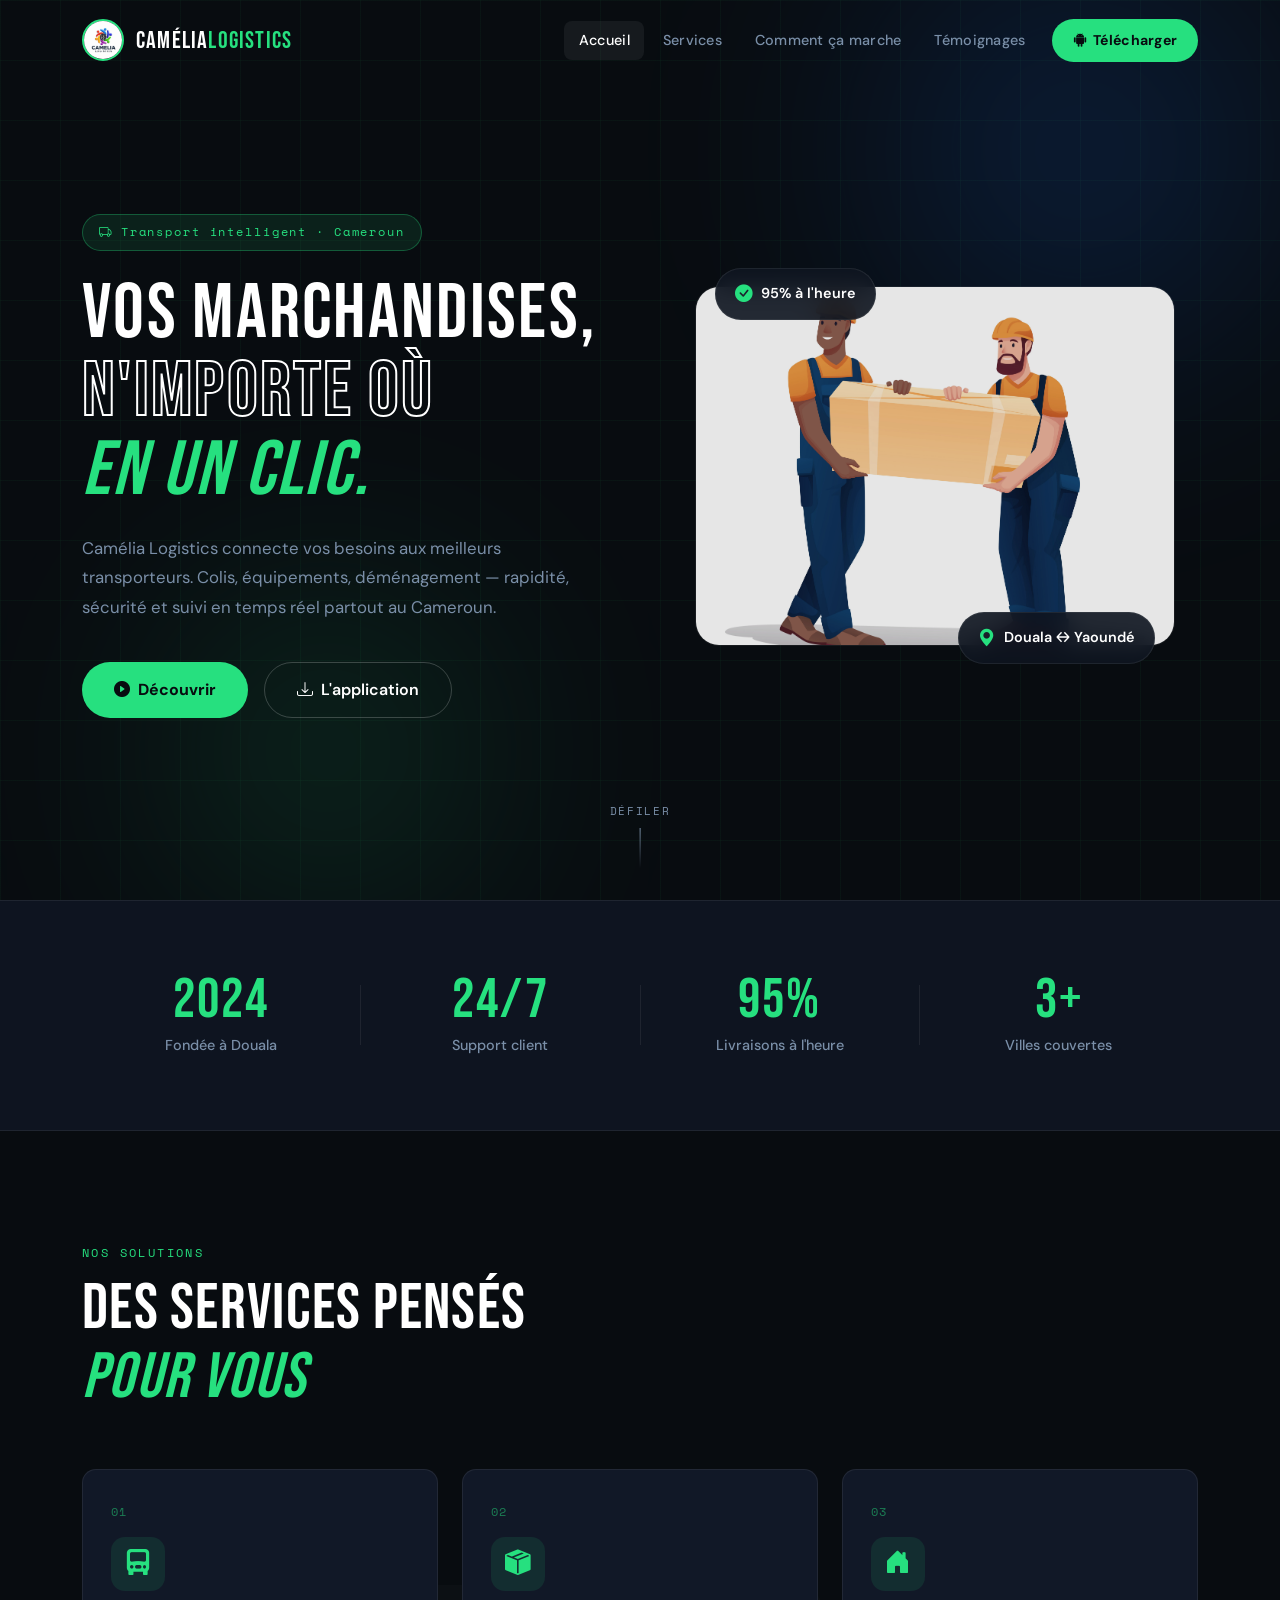
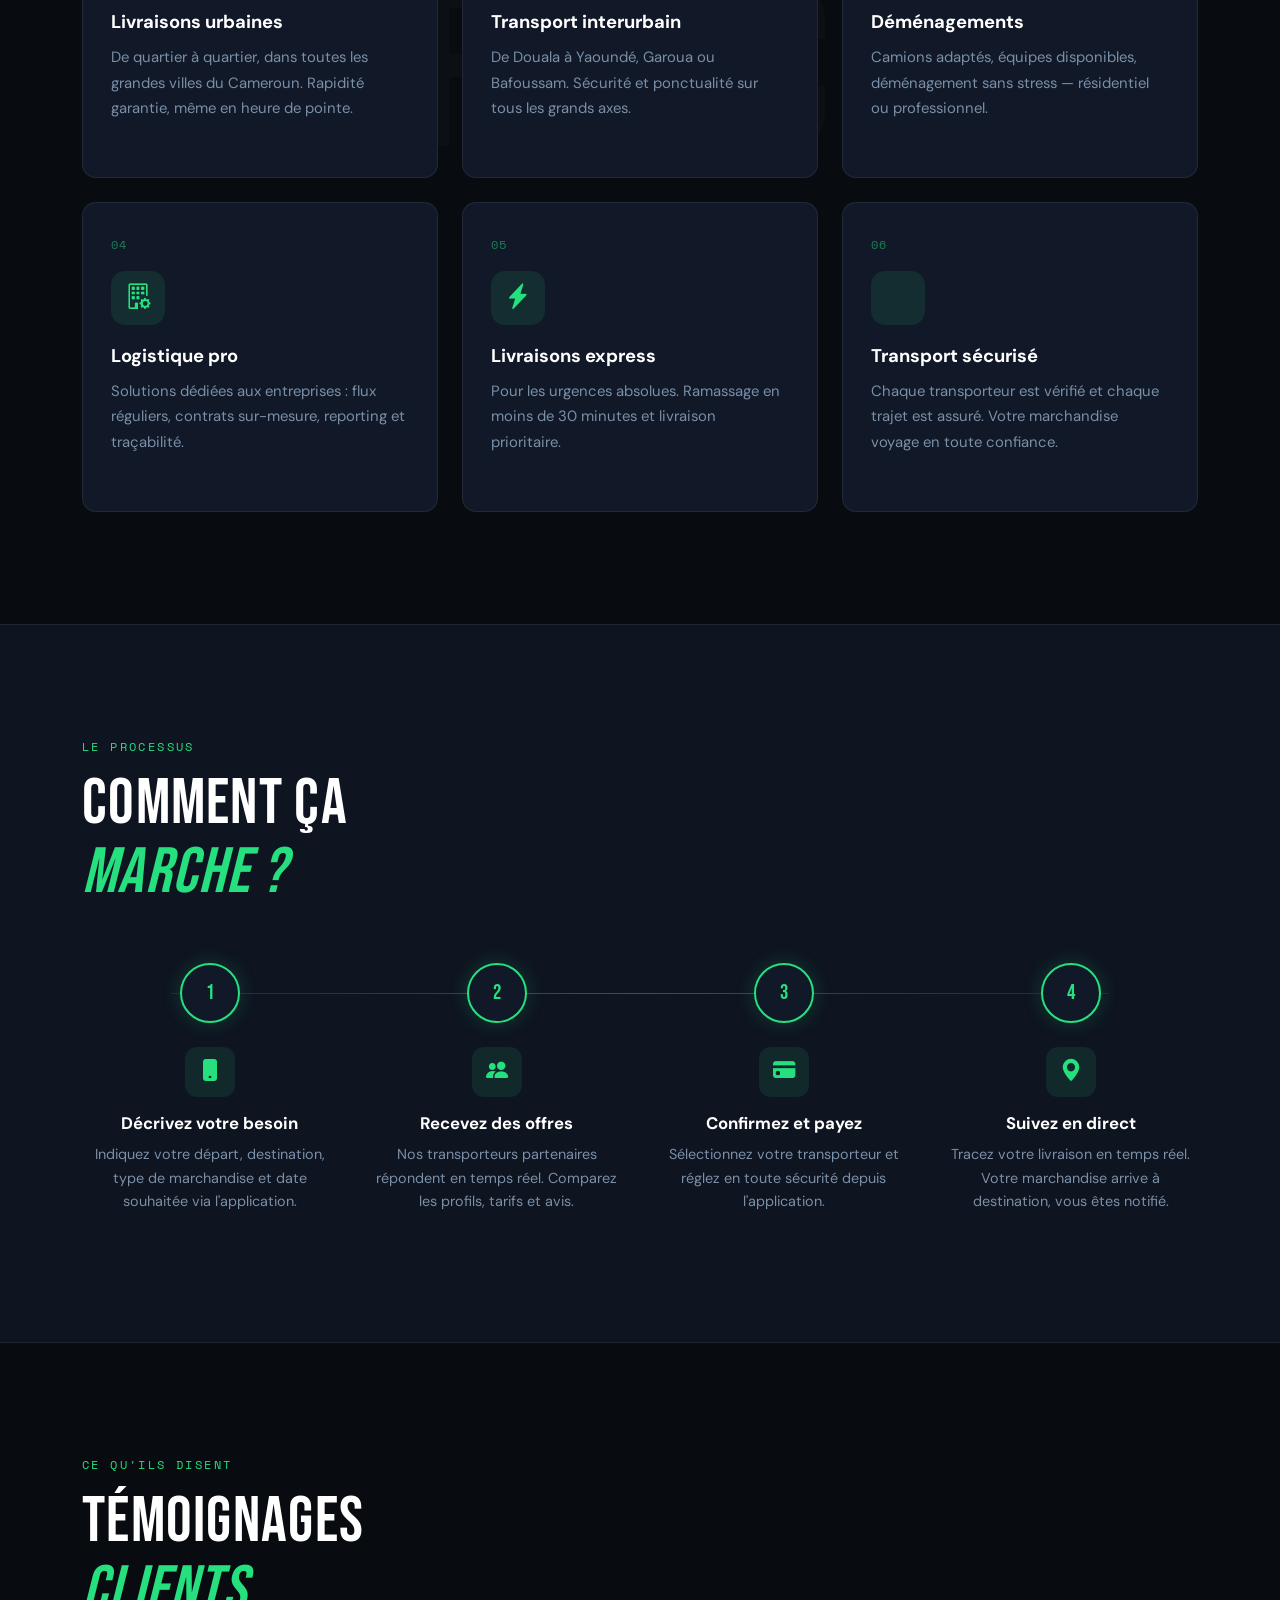
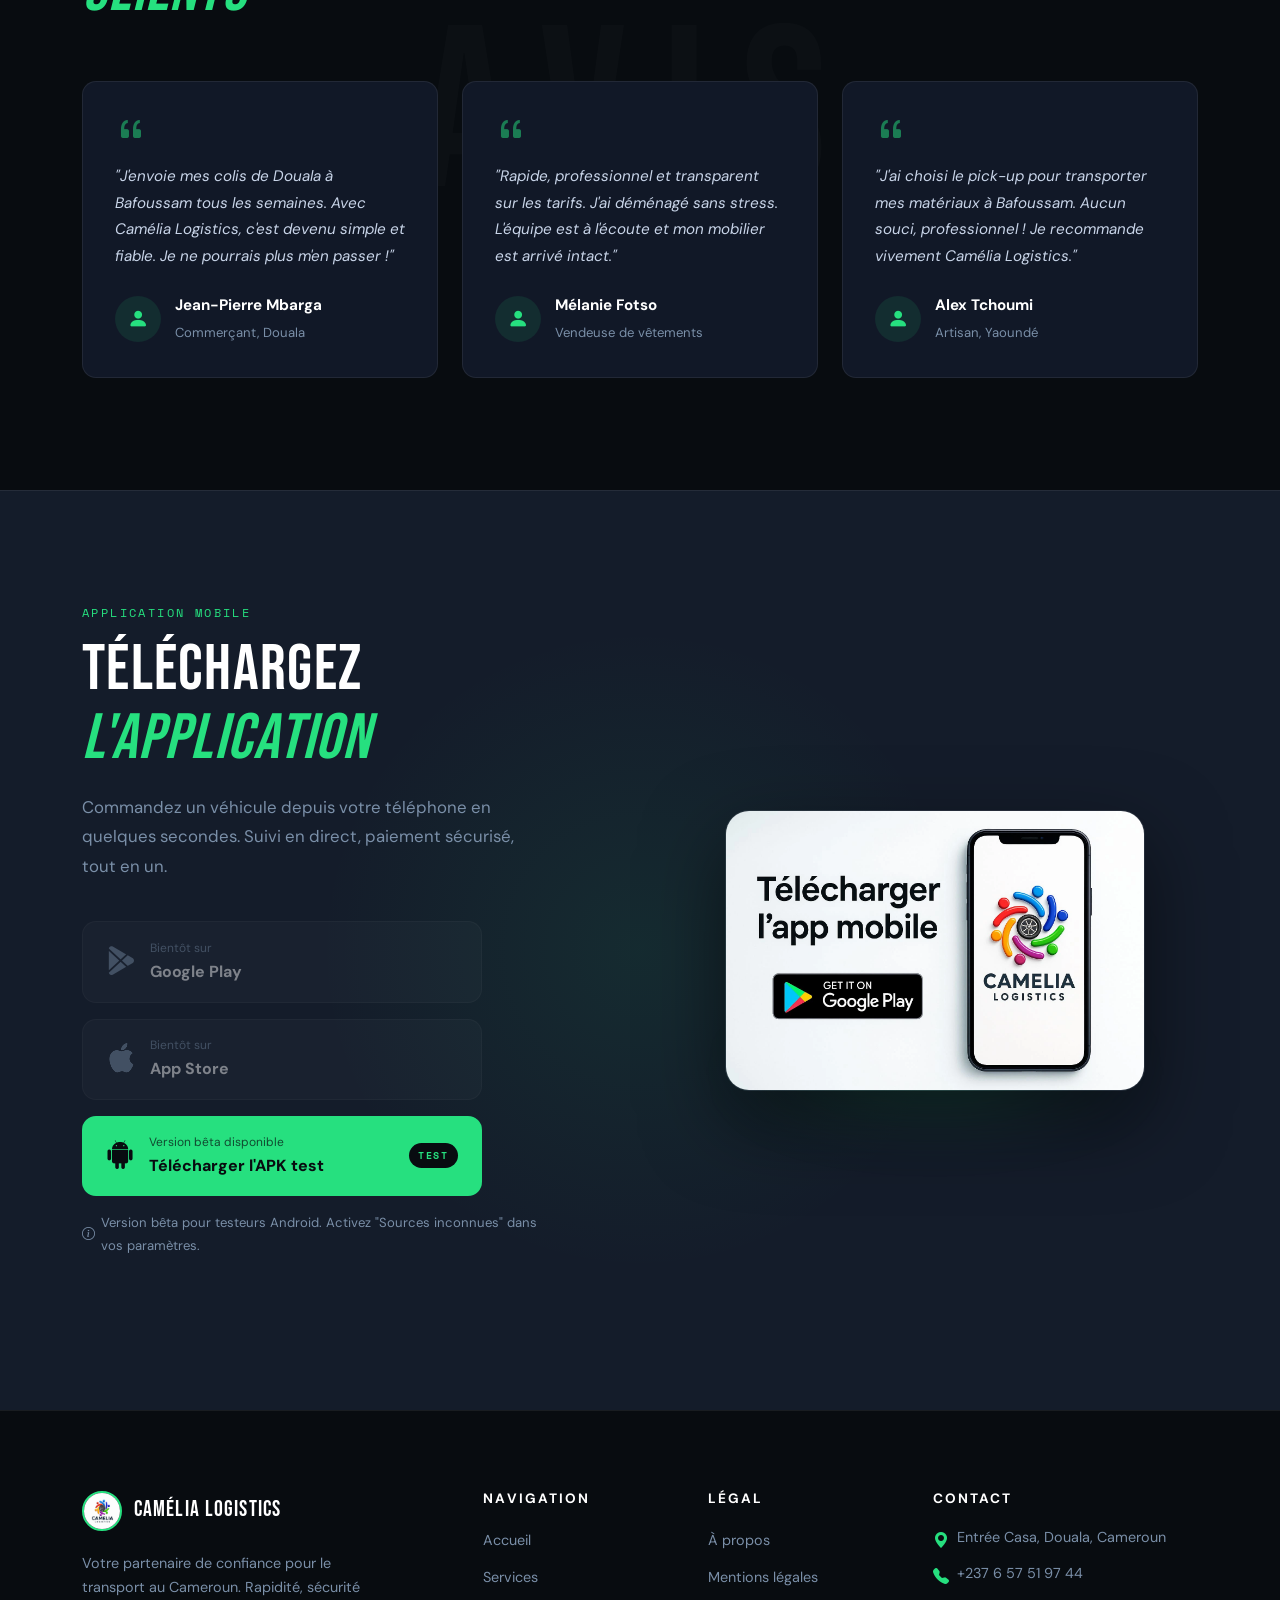
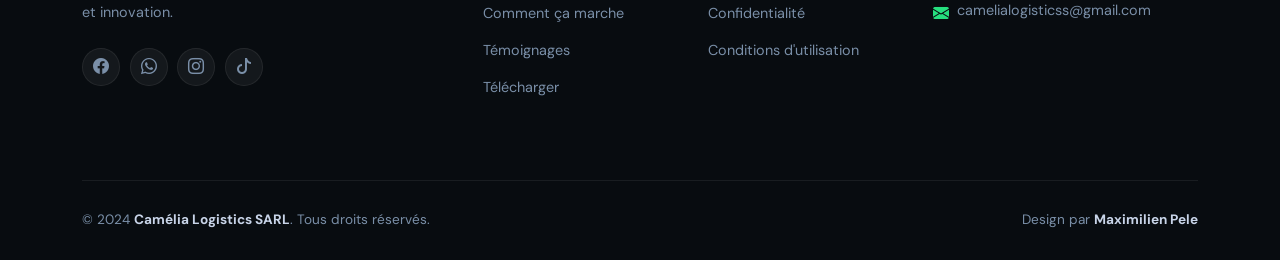
==== commit 756c200c: "add link apk" ====
--- a/index.html
+++ b/index.html
@@ -4,7 +4,7 @@
     <meta charset="UTF-8">
     <meta name="viewport" content="width=device-width, initial-scale=1.0">
     <title>Camélia Logistics | Transport nouvelle génération au Cameroun</title>
-    <link rel="icon" type="image/x-icon" href="image/logo.jpg">
+    <link rel="icon" type="image/x-icon" href="image/logo.webp">
     <link href="https://cdn.jsdelivr.net/npm/bootstrap@5.3.3/dist/css/bootstrap.min.css" rel="stylesheet">
     <link rel="stylesheet" href="https://cdn.jsdelivr.net/npm/bootstrap-icons@1.11.3/font/bootstrap-icons.css">
     <link rel="preconnect" href="https://fonts.googleapis.com">
@@ -17,7 +17,7 @@
 <nav class="cl-navbar" id="navbar">
     <div class="container d-flex align-items-center justify-content-between">
         <a class="cl-brand" href="#accueil">
-            <img src="image/logo.jpg" alt="Logo Camélia Logistics">
+            <img src="image/logo.webp" alt="Logo Camélia Logistics">
             <span>Camélia<em>Logistics</em></span>
         </a>
         <button class="cl-burger" id="burgerBtn" aria-label="Menu">
@@ -64,7 +64,7 @@
         </div>
         <div class="cl-hero-right reveal-right">
             <div class="cl-hero-card-wrap">
-                <img src="image/warehouse_09.jpg" alt="Transport Camélia" class="cl-hero-img">
+                <img src="image/warehouse_09.webp" alt="Transport Camélia" class="cl-hero-img">
                 <div class="cl-floatcard fc-top">
                     <i class="bi bi-check-circle-fill"></i>
                     <span>95% à l'heure</span>
@@ -288,7 +288,7 @@
             </div>
             <div class="cl-download-visual reveal-right">
                 <div class="cl-phone-wrap">
-                    <img src="image/app.jpg" alt="App Camélia Logistics" class="cl-phone-img">
+                    <img src="image/app.webp" alt="App Camélia Logistics" class="cl-phone-img">
                     <div class="cl-phone-glow"></div>
                 </div>
             </div>
@@ -302,7 +302,7 @@
         <div class="cl-footer-top">
             <div class="cl-footer-brand-col">
                 <div class="cl-footer-brand">
-                    <img src="image/logo.jpg" alt="Logo">
+                    <img src="image/logo.webp" alt="Logo">
                     <span>Camélia Logistics</span>
                 </div>
                 <p>Votre partenaire de confiance pour le transport au Cameroun. Rapidité, sécurité et innovation.</p>
@@ -388,7 +388,7 @@
 
 // ---- APK Download ----
 function downloadTestAPK() {
-    const apkUrl = "/apk/camelia-logistics-test.apk";
+    const apkUrl = "https://github.com/camelialogistics/camelia-website/releases/download/app/camelia.logistics.apk";
     const link = document.createElement('a');
     link.href = apkUrl;
     link.download = "camelia-logistics-test.apk";
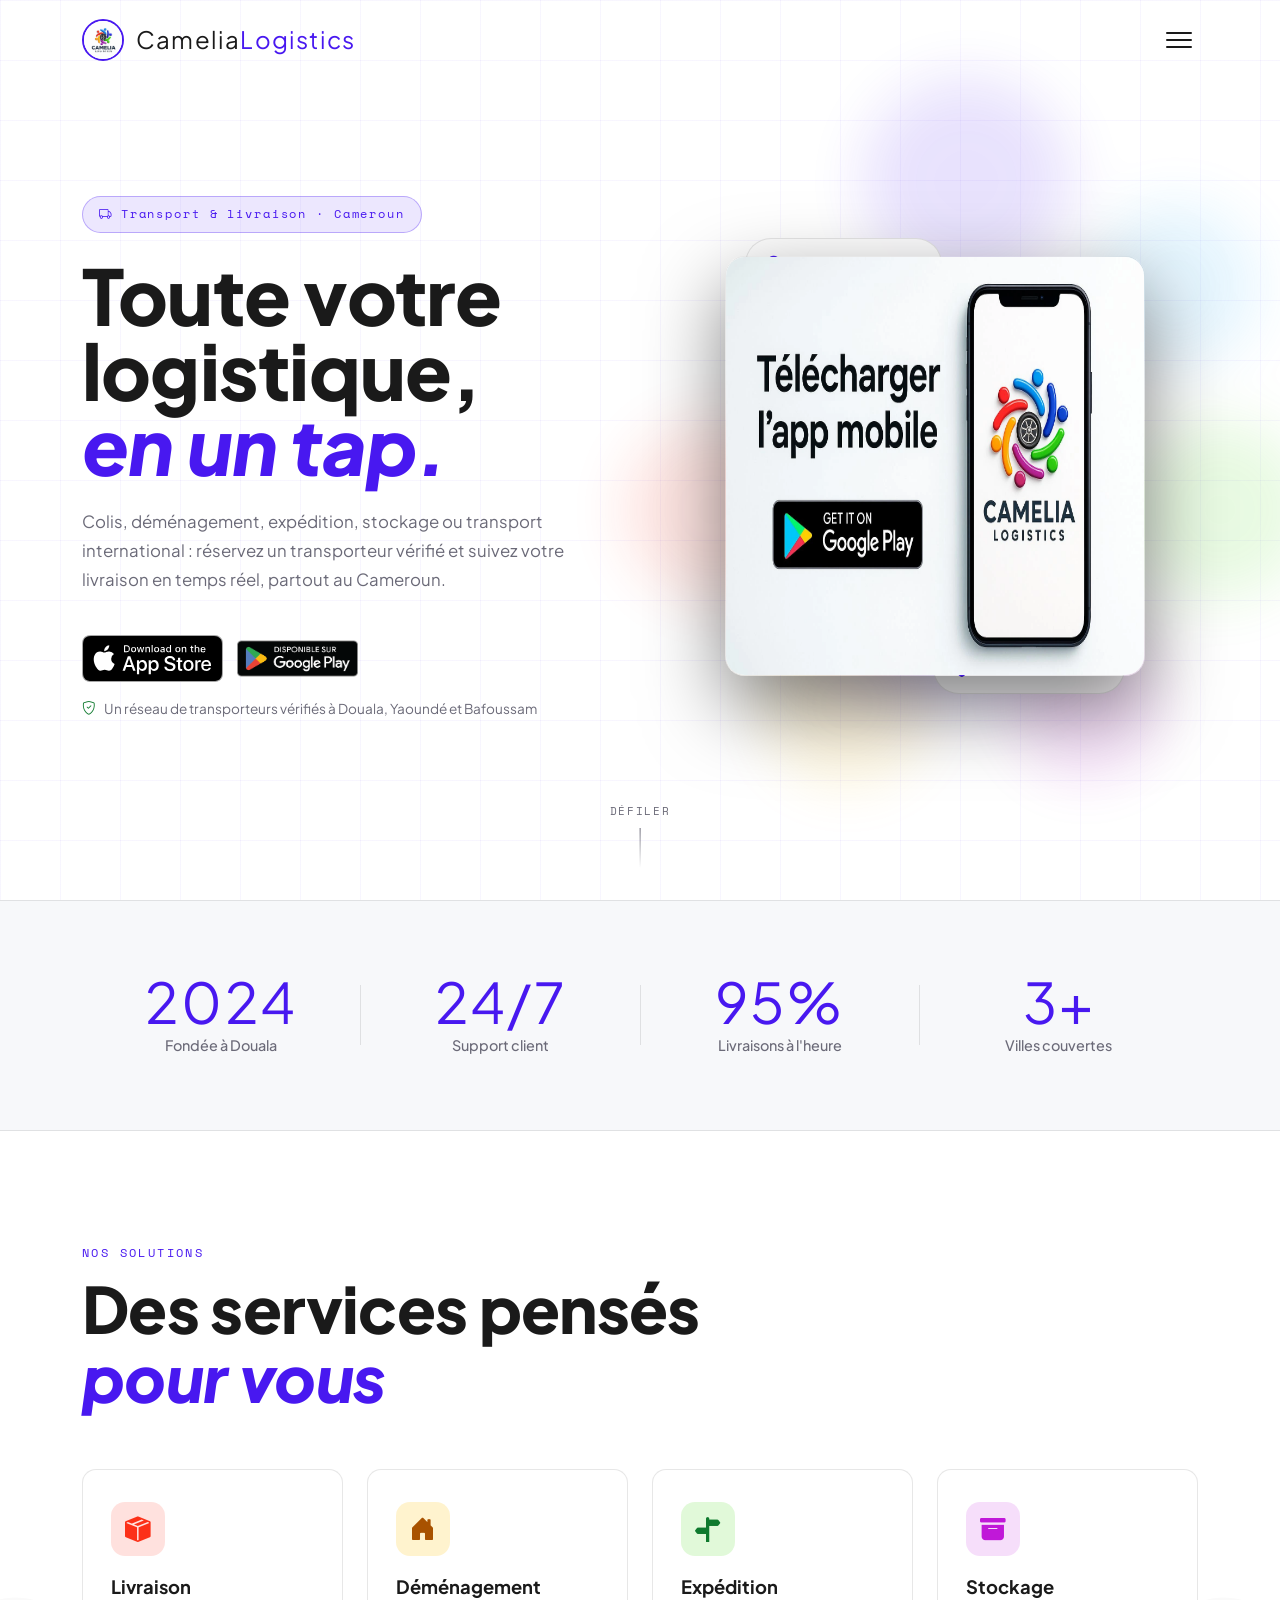
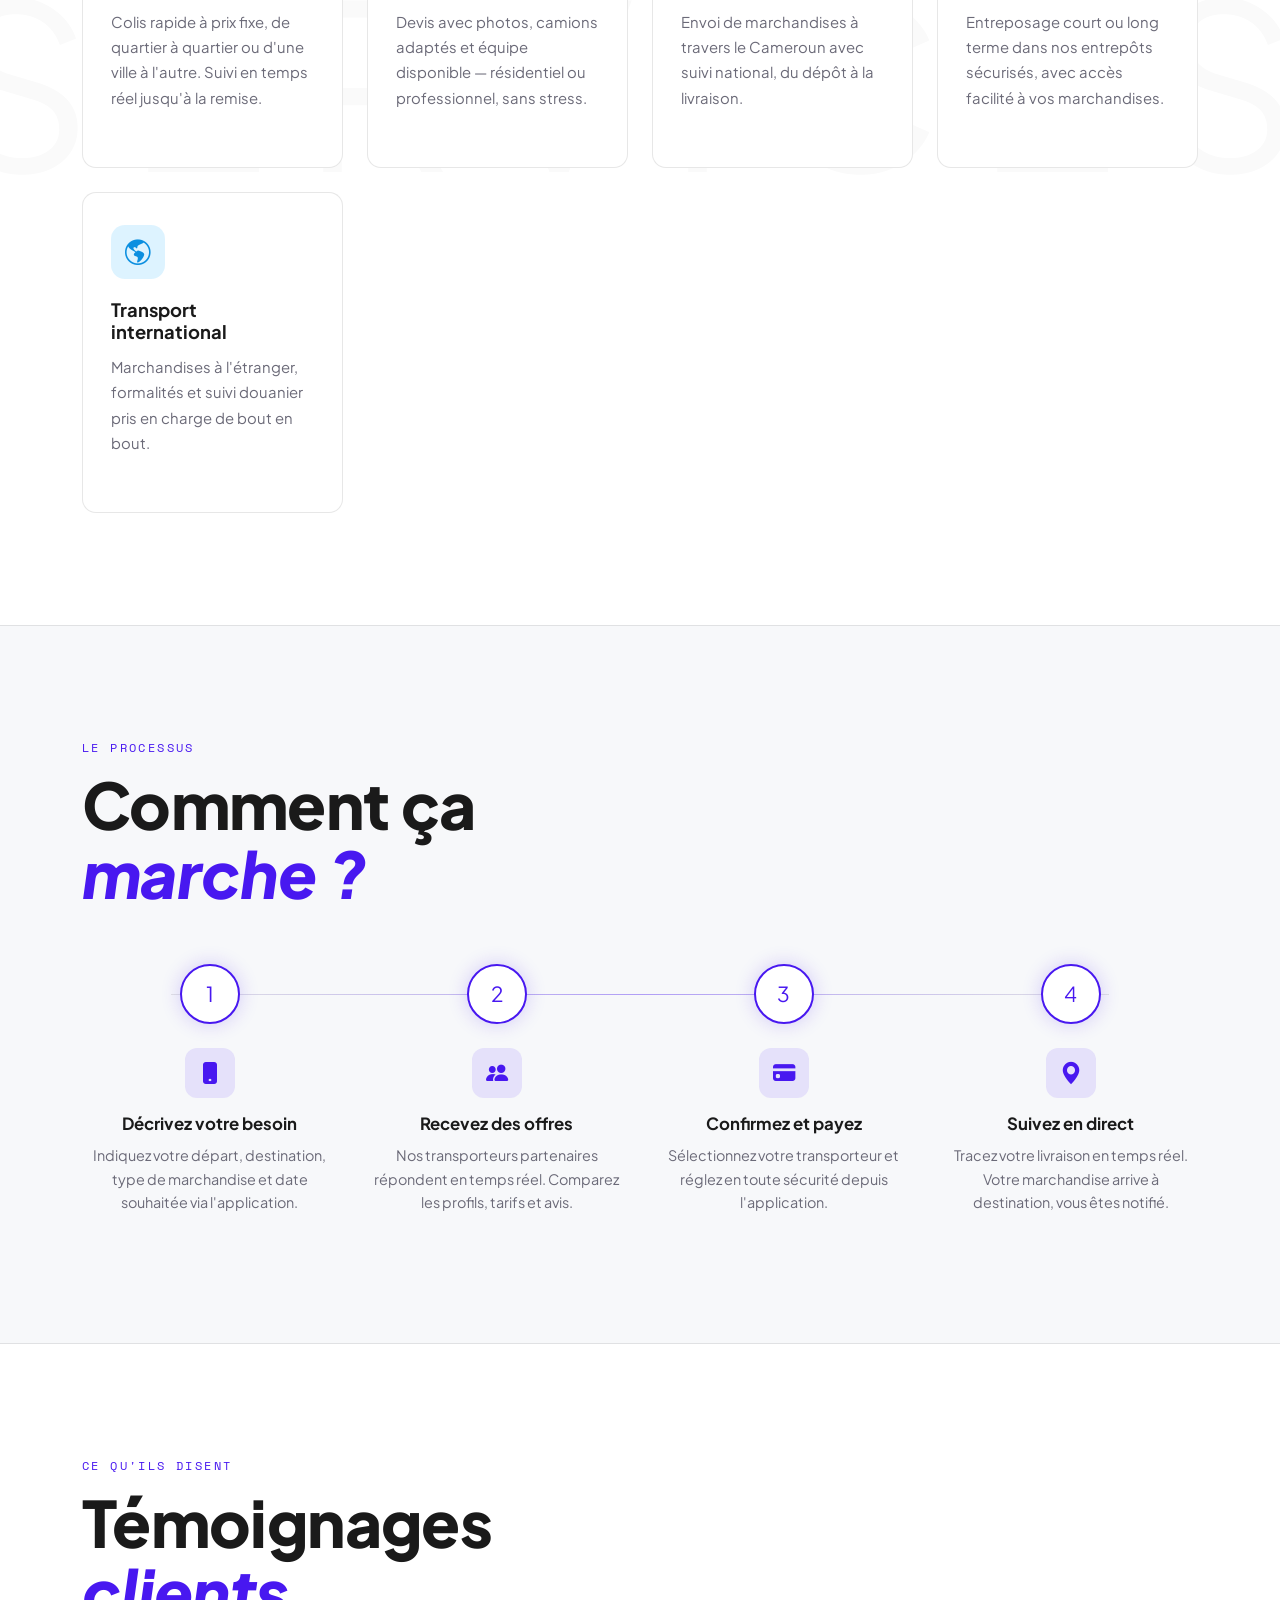
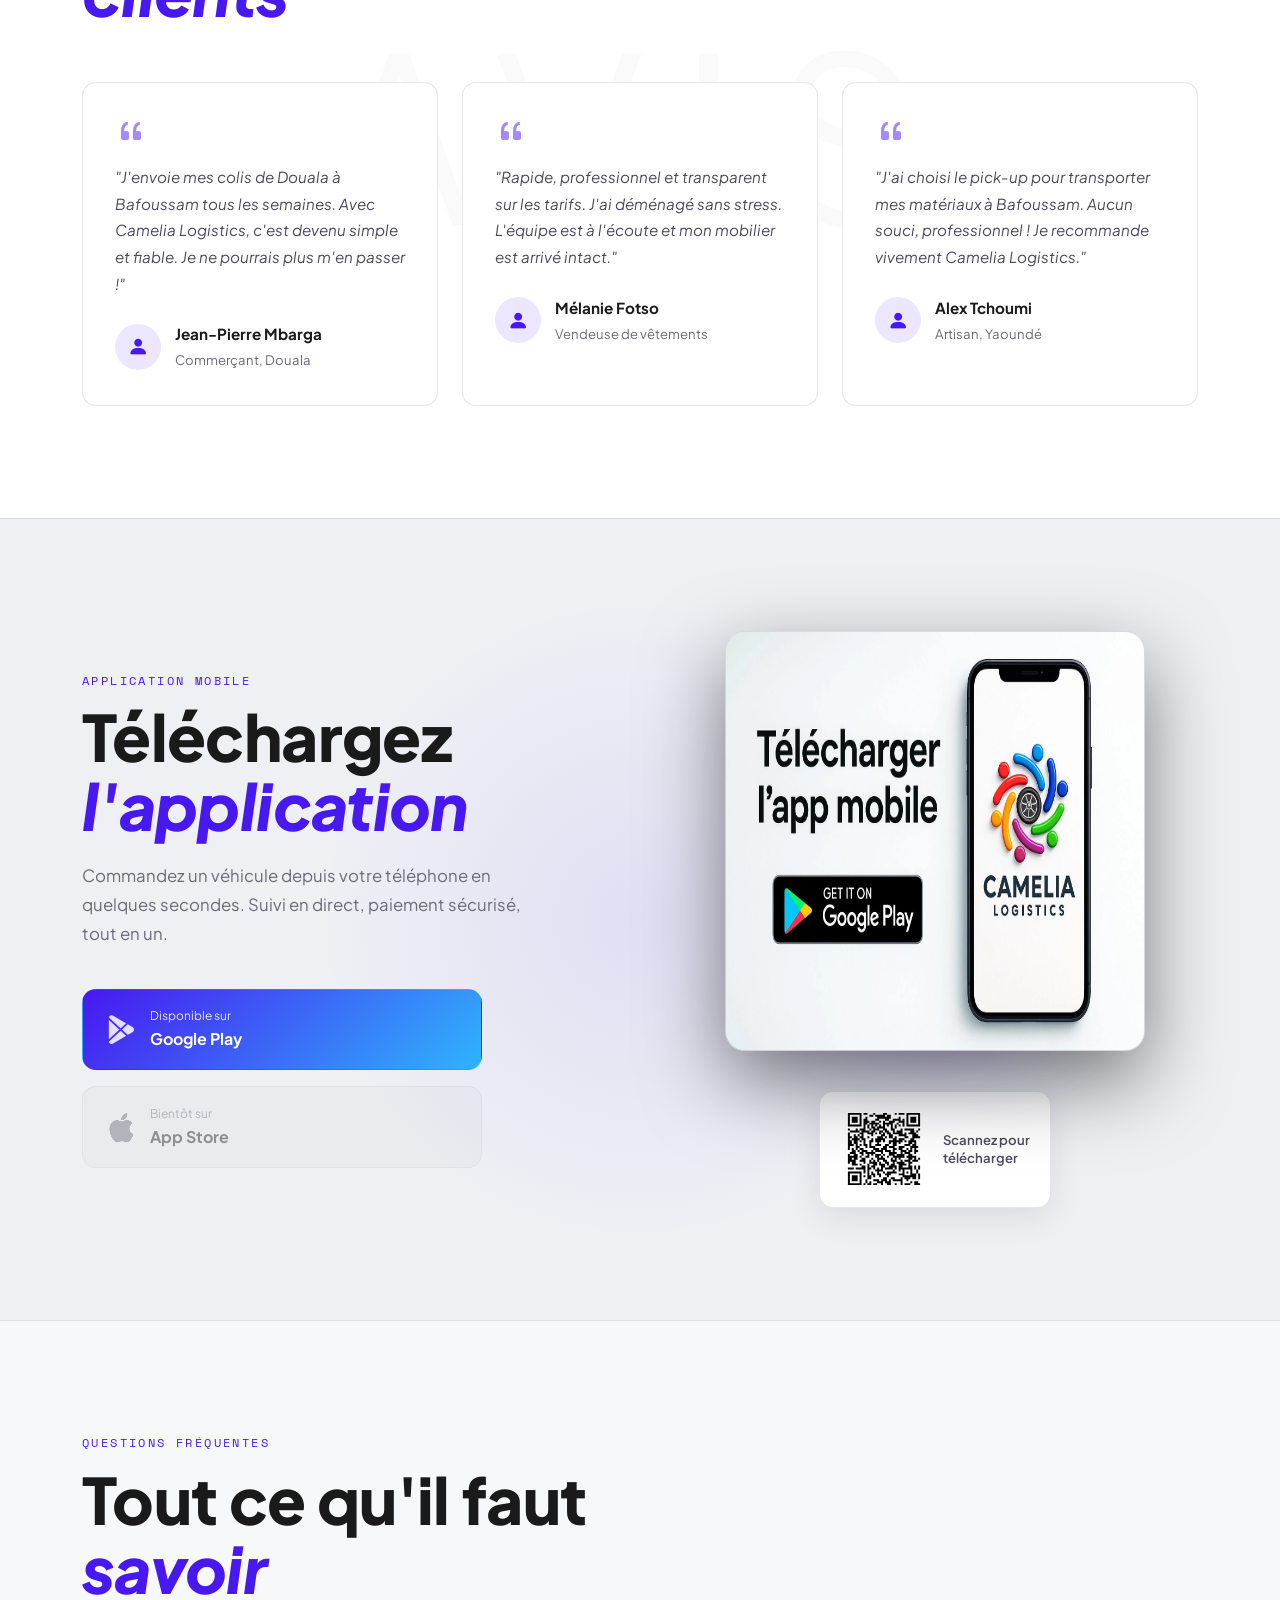
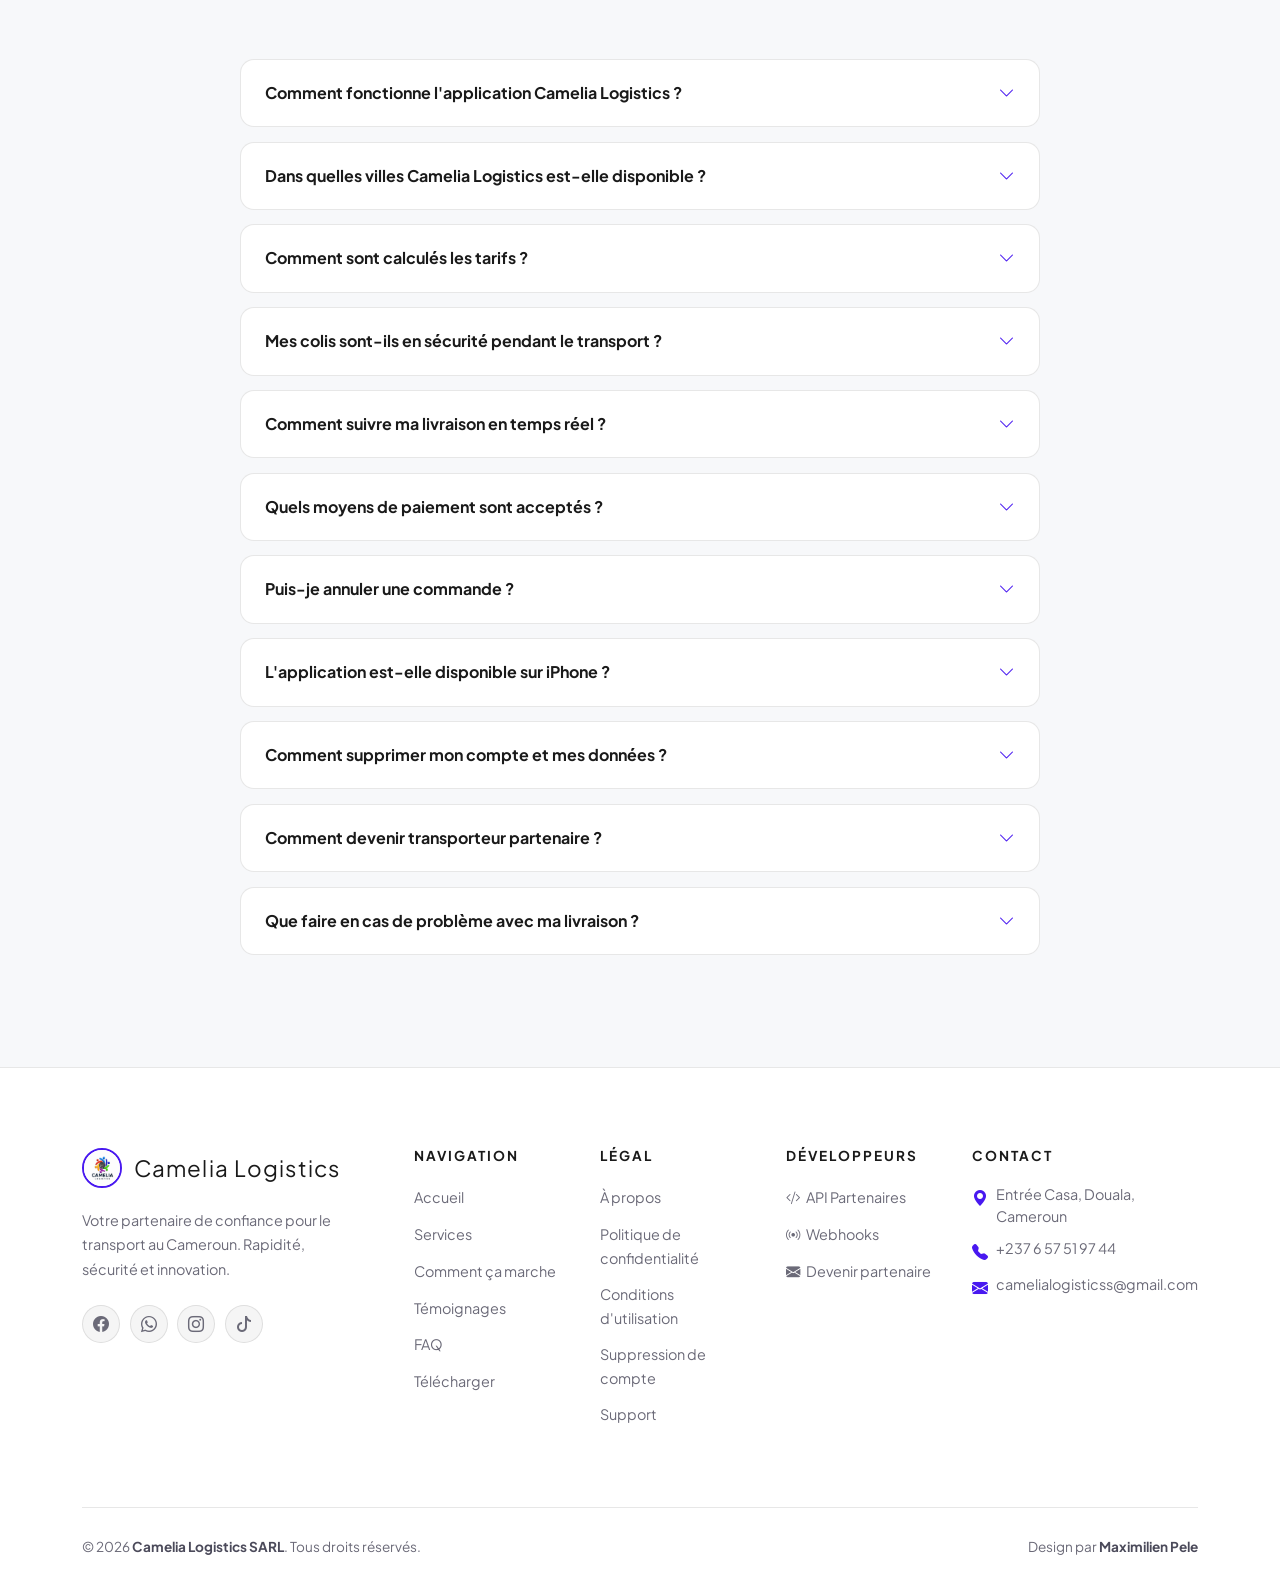
==== commit 9e12fca8: "feat/add api partner documentation refctor design" ====
--- a/index.html
+++ b/index.html
@@ -2,14 +2,141 @@
 <html lang="fr">
 <head>
     <meta charset="UTF-8">
+    <script>
+    (function () {
+        try {
+            var saved = localStorage.getItem('cl-theme');
+            var theme = saved || (window.matchMedia('(prefers-color-scheme: dark)').matches ? 'dark' : 'light');
+            document.documentElement.setAttribute('data-theme', theme);
+        } catch (e) {}
+    })();
+    </script>
     <meta name="viewport" content="width=device-width, initial-scale=1.0">
-    <title>Camélia Logistics | Transport nouvelle génération au Cameroun</title>
-    <link rel="icon" type="image/x-icon" href="image/logo.webp">
+    <title>Camelia Logistics | Transport & livraison nouvelle génération au Cameroun</title>
+    <meta name="description" content="Camelia Logistics connecte particuliers et entreprises aux meilleurs transporteurs à Douala, Yaoundé et partout au Cameroun. Livraison urbaine, transport interurbain, déménagement et logistique pro avec suivi en temps réel.">
+    <meta name="keywords" content="logistique Cameroun, transport Douala, livraison Yaoundé, déménagement Cameroun, transport de marchandises, API logistique partenaire">
+    <meta name="robots" content="index, follow, max-image-preview:large">
+    <meta name="author" content="Camelia Logistics">
+    <link rel="canonical" href="https://camelialogistics.com/">
+
+    <!-- Open Graph / Réseaux sociaux -->
+    <meta property="og:type" content="website">
+    <meta property="og:site_name" content="Camelia Logistics">
+    <meta property="og:locale" content="fr_CM">
+    <meta property="og:title" content="Camelia Logistics | Transport & livraison nouvelle génération au Cameroun">
+    <meta property="og:description" content="Colis, marchandises, déménagement : commandez un transporteur vérifié en un clic et suivez votre livraison en temps réel, partout au Cameroun.">
+    <meta property="og:image" content="https://camelialogistics.com/image/warehouse_09.webp">
+    <meta property="og:url" content="https://camelialogistics.com/">
+    <meta name="twitter:card" content="summary_large_image">
+    <meta name="twitter:title" content="Camelia Logistics | Transport & livraison au Cameroun">
+    <meta name="twitter:description" content="Réservez un transporteur vérifié en un clic et suivez votre livraison en temps réel, partout au Cameroun.">
+    <meta name="twitter:image" content="https://camelialogistics.com/image/warehouse_09.webp">
+
+    <link rel="icon" type="image/webp" href="image/logo.webp">
+    <link rel="preconnect" href="https://cdn.jsdelivr.net" crossorigin>
     <link href="https://cdn.jsdelivr.net/npm/bootstrap@5.3.3/dist/css/bootstrap.min.css" rel="stylesheet">
     <link rel="stylesheet" href="https://cdn.jsdelivr.net/npm/bootstrap-icons@1.11.3/font/bootstrap-icons.css">
     <link rel="preconnect" href="https://fonts.googleapis.com">
-    <link href="https://fonts.googleapis.com/css2?family=Bebas+Neue&family=DM+Sans:ital,opsz,wght@0,9..40,300;0,9..40,400;0,9..40,500;0,9..40,700;1,9..40,300&family=Space+Mono:wght@400;700&display=swap" rel="stylesheet">
+    <link rel="preconnect" href="https://fonts.gstatic.com" crossorigin>
+    <link href="https://fonts.googleapis.com/css2?family=Plus+Jakarta+Sans:ital,wght@0,400;0,500;0,600;0,700;0,800;1,500&family=Space+Mono:wght@400;700&display=swap" rel="stylesheet">
     <link rel="stylesheet" href="style.css">
+
+    <!-- Données structurées : identité de l'entreprise (SEO / Google Rich Results) -->
+    <script type="application/ld+json">
+    {
+      "@context": "https://schema.org",
+      "@type": "LocalBusiness",
+      "name": "Camelia Logistics",
+      "image": "https://camelialogistics.com/image/logo.webp",
+      "url": "https://camelialogistics.com/",
+      "telephone": "+237657519744",
+      "email": "camelialogisticss@gmail.com",
+      "priceRange": "$$",
+      "address": {
+        "@type": "PostalAddress",
+        "streetAddress": "Entrée Casa",
+        "addressLocality": "Douala",
+        "addressCountry": "CM"
+      },
+      "areaServed": ["Douala", "Yaoundé", "Bafoussam", "Cameroun"],
+      "sameAs": [
+        "https://www.facebook.com/p/Camelia-logistics-100085180665945/",
+        "https://www.tiktok.com/@camelia.logistics",
+        "https://wa.me/237657519744"
+      ],
+      "makesOffer": [
+        { "@type": "Offer", "itemOffered": { "@type": "Service", "name": "Livraison" } },
+        { "@type": "Offer", "itemOffered": { "@type": "Service", "name": "Déménagement" } },
+        { "@type": "Offer", "itemOffered": { "@type": "Service", "name": "Expédition" } },
+        { "@type": "Offer", "itemOffered": { "@type": "Service", "name": "Stockage" } },
+        { "@type": "Offer", "itemOffered": { "@type": "Service", "name": "Transport international" } }
+      ]
+    }
+    </script>
+
+    <!-- Données structurées : application mobile -->
+    <script type="application/ld+json">
+    {
+      "@context": "https://schema.org",
+      "@type": "MobileApplication",
+      "name": "Camelia Logistics",
+      "operatingSystem": "Android",
+      "applicationCategory": "TravelApplication",
+      "url": "https://play.google.com/store/apps/details?id=com.camelia.logistics",
+      "author": { "@type": "Organization", "name": "Camelia Logistics" },
+      "offers": { "@type": "Offer", "price": "0", "priceCurrency": "XAF" }
+    }
+    </script>
+
+    <!-- Données structurées : FAQ (reprend la section #faq de la page) -->
+    <script type="application/ld+json">
+    {
+      "@context": "https://schema.org",
+      "@type": "FAQPage",
+      "mainEntity": [
+        {
+          "@type": "Question",
+          "name": "Comment fonctionne l'application Camelia Logistics ?",
+          "acceptedAnswer": { "@type": "Answer", "text": "Vous décrivez votre besoin (type de service, adresses, marchandise) depuis l'application, vous recevez une offre, vous confirmez et payez, puis vous suivez la livraison en temps réel jusqu'à sa remise." }
+        },
+        {
+          "@type": "Question",
+          "name": "Dans quelles villes Camelia Logistics est-elle disponible ?",
+          "acceptedAnswer": { "@type": "Answer", "text": "Le service est actif à Douala, Yaoundé et Bafoussam, avec des livraisons interurbaines vers les principaux axes du Cameroun." }
+        },
+        {
+          "@type": "Question",
+          "name": "Comment sont calculés les tarifs ?",
+          "acceptedAnswer": { "@type": "Answer", "text": "Le prix est calculé selon la distance, le type de véhicule et la nature du chargement, et affiché avant toute confirmation." }
+        },
+        {
+          "@type": "Question",
+          "name": "Mes colis sont-ils en sécurité pendant le transport ?",
+          "acceptedAnswer": { "@type": "Answer", "text": "Chaque transporteur partenaire est vérifié avant son intégration au réseau, et vous pouvez suivre le trajet en temps réel." }
+        },
+        {
+          "@type": "Question",
+          "name": "Comment suivre ma livraison en temps réel ?",
+          "acceptedAnswer": { "@type": "Answer", "text": "Dès qu'un transporteur est assigné, l'écran de suivi de l'application affiche sa position et le statut de la course." }
+        },
+        {
+          "@type": "Question",
+          "name": "L'application est-elle disponible sur iPhone ?",
+          "acceptedAnswer": { "@type": "Answer", "text": "Camelia Logistics est disponible dès maintenant sur Google Play. La version iOS (App Store) arrive bientôt." }
+        },
+        {
+          "@type": "Question",
+          "name": "Comment supprimer mon compte et mes données ?",
+          "acceptedAnswer": { "@type": "Answer", "text": "La suppression est possible directement depuis les paramètres de l'application, ou en contactant le support. Voir la page dédiée Suppression de compte." }
+        },
+        {
+          "@type": "Question",
+          "name": "Comment devenir transporteur partenaire ?",
+          "acceptedAnswer": { "@type": "Answer", "text": "Contactez l'équipe via WhatsApp ou email avec vos informations (véhicule, zone d'activité) pour être accompagné dans l'intégration au réseau." }
+        }
+      ]
+    }
+    </script>
 </head>
 <body>
 
@@ -17,8 +144,8 @@
 <nav class="cl-navbar" id="navbar">
     <div class="container d-flex align-items-center justify-content-between">
         <a class="cl-brand" href="#accueil">
-            <img src="image/logo.webp" alt="Logo Camélia Logistics">
-            <span>Camélia<em>Logistics</em></span>
+            <img src="image/logo.webp" alt="Logo Camelia Logistics" width="42" height="42">
+            <span>Camelia<em>Logistics</em></span>
         </a>
         <button class="cl-burger" id="burgerBtn" aria-label="Menu">
             <span></span><span></span><span></span>
@@ -28,9 +155,17 @@
             <a href="#services" class="cl-nav-link">Services</a>
             <a href="#comment" class="cl-nav-link">Comment ça marche</a>
             <a href="#temoignages" class="cl-nav-link">Témoignages</a>
+            <a href="#faq" class="cl-nav-link">FAQ</a>
+            <a href="api-partenaires.html" class="cl-nav-link">
+                <i class="bi bi-code-slash"></i> Développeurs
+            </a>
             <a href="#download" class="cl-nav-cta">
                 <i class="bi bi-android2"></i> Télécharger
             </a>
+            <button class="cl-theme-toggle" id="themeToggle" type="button" aria-label="Basculer entre thème clair et sombre">
+                <i class="bi bi-moon-stars-fill icon-light"></i>
+                <i class="bi bi-sun-fill icon-dark"></i>
+            </button>
         </div>
     </div>
 </nav>
@@ -39,39 +174,55 @@
 <section class="cl-hero" id="accueil">
     <div class="cl-hero-bg">
         <div class="cl-hero-grid"></div>
-        <div class="cl-hero-glow g1"></div>
-        <div class="cl-hero-glow g2"></div>
+        <div class="cl-hero-swirl" aria-hidden="true">
+            <svg viewBox="0 0 600 600">
+                <g class="cl-swirl-spin">
+                    <circle cx="300" cy="120" r="70" fill="#4818F0"/>
+                    <circle cx="440" cy="190" r="55" fill="#30B4FC"/>
+                    <circle cx="470" cy="340" r="60" fill="#48D818"/>
+                    <circle cx="380" cy="470" r="50" fill="#C018D8"/>
+                    <circle cx="220" cy="470" r="55" fill="#FCC00C"/>
+                    <circle cx="130" cy="340" r="60" fill="#FC3018"/>
+                </g>
+            </svg>
+        </div>
     </div>
     <div class="container cl-hero-inner">
         <div class="cl-hero-left reveal">
-            <div class="cl-badge"><i class="bi bi-truck"></i> Transport intelligent · Cameroun</div>
+            <div class="cl-badge">
+                <i class="bi bi-truck"></i>
+                <span class="theme-copy-light">Transport &amp; livraison · Cameroun</span>
+                <span class="theme-copy-dark"><span class="cl-live-dot"></span> Réseau actif · Douala, Yaoundé, Bafoussam</span>
+            </div>
             <h1 class="cl-hero-title">
-                Vos marchandises,<br>
-                <span class="cl-stroke">n'importe où</span><br>
-                <span class="cl-accent-word">en un clic.</span>
+                Toute votre logistique,<br>
+                <span class="cl-accent-word">en un tap.</span>
             </h1>
             <p class="cl-hero-sub">
-                Camélia Logistics connecte vos besoins aux meilleurs transporteurs. Colis, équipements, déménagement — rapidité, sécurité et suivi en temps réel partout au Cameroun.
+                Colis, déménagement, expédition, stockage ou transport international : réservez un transporteur vérifié et suivez votre livraison en temps réel, partout au Cameroun.
             </p>
-            <div class="cl-hero-btns">
-                <a href="#comment" class="cl-btn-primary">
-                    <i class="bi bi-play-circle-fill"></i> Découvrir
+            <div class="cl-store-badges">
+                <button class="cl-badge-btn" onclick="comingSoon()" type="button" aria-label="Bientôt disponible sur l'App Store">
+                    <img src="image/badges/app-store-badge.svg" alt="Bientôt disponible sur l'App Store" width="140" height="47">
+                </button>
+                <a class="cl-badge-btn" href="https://play.google.com/store/apps/details?id=com.camelia.logistics" target="_blank" rel="noopener" aria-label="Disponible sur Google Play">
+                    <img src="image/badges/google-play-badge.png" alt="Disponible sur Google Play" width="158" height="47">
                 </a>
-                <a href="#download" class="cl-btn-ghost">
-                    <i class="bi bi-download"></i> L'application
-                </a>
-            </div>
-        </div>
+            </div>
+            <p class="cl-hero-trust"><i class="bi bi-shield-check"></i> Un réseau de transporteurs vérifiés à Douala, Yaoundé et Bafoussam</p>
+        </div>
+
         <div class="cl-hero-right reveal-right">
-            <div class="cl-hero-card-wrap">
-                <img src="image/warehouse_09.webp" alt="Transport Camélia" class="cl-hero-img">
+            <div class="cl-phone-wrap">
+                <img src="image/app.webp" alt="Aperçu de l'application mobile Camelia Logistics" class="cl-phone-img cl-float" width="630" height="420" fetchpriority="high">
+                <div class="cl-phone-glow"></div>
                 <div class="cl-floatcard fc-top">
-                    <i class="bi bi-check-circle-fill"></i>
-                    <span>95% à l'heure</span>
+                    <i class="bi bi-geo-alt-fill"></i>
+                    <span>Suivi en temps réel</span>
                 </div>
                 <div class="cl-floatcard fc-bot">
-                    <i class="bi bi-geo-alt-fill"></i>
-                    <span>Douala ↔ Yaoundé</span>
+                    <i class="bi bi-shield-lock-fill"></i>
+                    <span>Paiement sécurisé</span>
                 </div>
             </div>
         </div>
@@ -97,12 +248,12 @@
             </div>
             <div class="cl-stat-divider"></div>
             <div class="cl-stat reveal-up" style="animation-delay:.2s">
-                <div class="cl-stat-num">95%</div>
+                <div class="cl-stat-num" data-count-to="95" data-suffix="%">0%</div>
                 <div class="cl-stat-label">Livraisons à l'heure</div>
             </div>
             <div class="cl-stat-divider"></div>
             <div class="cl-stat reveal-up" style="animation-delay:.3s">
-                <div class="cl-stat-num">3+</div>
+                <div class="cl-stat-num" data-count-to="3" data-suffix="+">0+</div>
                 <div class="cl-stat-label">Villes couvertes</div>
             </div>
         </div>
@@ -119,45 +270,33 @@
         </div>
         <div class="cl-services-grid">
             <div class="cl-service-card reveal-up">
-                <div class="cl-svc-num">01</div>
-                <div class="cl-svc-icon"><i class="bi bi-truck-front-fill"></i></div>
-                <h3>Livraisons urbaines</h3>
-                <p>De quartier à quartier, dans toutes les grandes villes du Cameroun. Rapidité garantie, même en heure de pointe.</p>
+                <div class="cl-svc-icon accent-red"><i class="bi bi-box-seam-fill"></i></div>
+                <h3>Livraison</h3>
+                <p>Colis rapide à prix fixe, de quartier à quartier ou d'une ville à l'autre. Suivi en temps réel jusqu'à la remise.</p>
                 <div class="cl-svc-hover-line"></div>
             </div>
             <div class="cl-service-card reveal-up" style="animation-delay:.1s">
-                <div class="cl-svc-num">02</div>
-                <div class="cl-svc-icon"><i class="bi bi-box-seam-fill"></i></div>
-                <h3>Transport interurbain</h3>
-                <p>De Douala à Yaoundé, Garoua ou Bafoussam. Sécurité et ponctualité sur tous les grands axes.</p>
+                <div class="cl-svc-icon accent-yellow"><i class="bi bi-house-door-fill"></i></div>
+                <h3>Déménagement</h3>
+                <p>Devis avec photos, camions adaptés et équipe disponible — résidentiel ou professionnel, sans stress.</p>
                 <div class="cl-svc-hover-line"></div>
             </div>
             <div class="cl-service-card reveal-up" style="animation-delay:.2s">
-                <div class="cl-svc-num">03</div>
-                <div class="cl-svc-icon"><i class="bi bi-house-door-fill"></i></div>
-                <h3>Déménagements</h3>
-                <p>Camions adaptés, équipes disponibles, déménagement sans stress — résidentiel ou professionnel.</p>
+                <div class="cl-svc-icon accent-green"><i class="bi bi-signpost-split-fill"></i></div>
+                <h3>Expédition</h3>
+                <p>Envoi de marchandises à travers le Cameroun avec suivi national, du dépôt à la livraison.</p>
                 <div class="cl-svc-hover-line"></div>
             </div>
             <div class="cl-service-card reveal-up" style="animation-delay:.3s">
-                <div class="cl-svc-num">04</div>
-                <div class="cl-svc-icon"><i class="bi bi-building-gear"></i></div>
-                <h3>Logistique pro</h3>
-                <p>Solutions dédiées aux entreprises : flux réguliers, contrats sur-mesure, reporting et traçabilité.</p>
+                <div class="cl-svc-icon accent-magenta"><i class="bi bi-archive-fill"></i></div>
+                <h3>Stockage</h3>
+                <p>Entreposage court ou long terme dans nos entrepôts sécurisés, avec accès facilité à vos marchandises.</p>
                 <div class="cl-svc-hover-line"></div>
             </div>
             <div class="cl-service-card reveal-up" style="animation-delay:.4s">
-                <div class="cl-svc-num">05</div>
-                <div class="cl-svc-icon"><i class="bi bi-lightning-charge-fill"></i></div>
-                <h3>Livraisons express</h3>
-                <p>Pour les urgences absolues. Ramassage en moins de 30 minutes et livraison prioritaire.</p>
-                <div class="cl-svc-hover-line"></div>
-            </div>
-            <div class="cl-service-card reveal-up" style="animation-delay:.5s">
-                <div class="cl-svc-num">06</div>
-                <div class="cl-svc-icon"><i class="bi bi-shield-check-fill"></i></div>
-                <h3>Transport sécurisé</h3>
-                <p>Chaque transporteur est vérifié et chaque trajet est assuré. Votre marchandise voyage en toute confiance.</p>
+                <div class="cl-svc-icon accent-blue"><i class="bi bi-globe-americas"></i></div>
+                <h3>Transport international</h3>
+                <p>Marchandises à l'étranger, formalités et suivi douanier pris en charge de bout en bout.</p>
                 <div class="cl-svc-hover-line"></div>
             </div>
         </div>
@@ -220,7 +359,7 @@
         <div class="cl-testi-grid">
             <div class="cl-testi-card reveal-up">
                 <div class="cl-testi-quote"><i class="bi bi-quote"></i></div>
-                <p>"J'envoie mes colis de Douala à Bafoussam tous les semaines. Avec Camélia Logistics, c'est devenu simple et fiable. Je ne pourrais plus m'en passer !"</p>
+                <p>"J'envoie mes colis de Douala à Bafoussam tous les semaines. Avec Camelia Logistics, c'est devenu simple et fiable. Je ne pourrais plus m'en passer !"</p>
                 <div class="cl-testi-author">
                     <div class="cl-testi-avatar"><i class="bi bi-person-fill"></i></div>
                     <div>
@@ -242,7 +381,7 @@
             </div>
             <div class="cl-testi-card reveal-up" style="animation-delay:.2s">
                 <div class="cl-testi-quote"><i class="bi bi-quote"></i></div>
-                <p>"J'ai choisi le pick-up pour transporter mes matériaux à Bafoussam. Aucun souci, professionnel ! Je recommande vivement Camélia Logistics."</p>
+                <p>"J'ai choisi le pick-up pour transporter mes matériaux à Bafoussam. Aucun souci, professionnel ! Je recommande vivement Camelia Logistics."</p>
                 <div class="cl-testi-author">
                     <div class="cl-testi-avatar"><i class="bi bi-person-fill"></i></div>
                     <div>
@@ -267,31 +406,82 @@
                 <h2 class="cl-section-title light">Téléchargez<br><span class="cl-accent-word">l'application</span></h2>
                 <p>Commandez un véhicule depuis votre téléphone en quelques secondes. Suivi en direct, paiement sécurisé, tout en un.</p>
                 <div class="cl-dl-buttons">
-                    <button class="cl-store-btn disabled" onclick="comingSoon()">
+                    <a href="https://play.google.com/store/apps/details?id=com.camelia.logistics" class="cl-store-btn available" target="_blank" rel="noopener">
                         <i class="bi bi-google-play"></i>
-                        <div><small>Bientôt sur</small><strong>Google Play</strong></div>
-                    </button>
-                    <button class="cl-store-btn disabled" onclick="comingSoon()">
+                        <div><small>Disponible sur</small><strong>Google Play</strong></div>
+                    </a>
+                    <button class="cl-store-btn disabled" onclick="comingSoon()" type="button">
                         <i class="bi bi-apple"></i>
                         <div><small>Bientôt sur</small><strong>App Store</strong></div>
                     </button>
-                    <button class="cl-apk-btn" id="apkTestBtn">
-                        <i class="bi bi-android2"></i>
-                        <div>
-                            <small>Version bêta disponible</small>
-                            <strong>Télécharger l'APK test</strong>
-                        </div>
-                        <span class="cl-apk-badge">TEST</span>
-                    </button>
-                </div>
-                <p class="cl-apk-note"><i class="bi bi-info-circle"></i> Version bêta pour testeurs Android. Activez "Sources inconnues" dans vos paramètres.</p>
+                </div>
             </div>
             <div class="cl-download-visual reveal-right">
                 <div class="cl-phone-wrap">
-                    <img src="image/app.webp" alt="App Camélia Logistics" class="cl-phone-img">
+                    <img src="image/app.webp" alt="Aperçu de l'application mobile Camelia Logistics" class="cl-phone-img" width="630" height="420" loading="lazy">
                     <div class="cl-phone-glow"></div>
                 </div>
-            </div>
+                <div class="cl-qr-card">
+                    <img src="image/badges/playstore-qr.svg" alt="QR code de téléchargement Google Play" width="88" height="88" loading="lazy">
+                    <span>Scannez pour<br>télécharger</span>
+                </div>
+            </div>
+        </div>
+    </div>
+</section>
+
+<!-- ===== FAQ ===== -->
+<section class="cl-faq" id="faq">
+    <div class="container">
+        <div class="cl-section-head reveal-up">
+            <span class="cl-overline">Questions fréquentes</span>
+            <h2 class="cl-section-title">Tout ce qu'il faut<br><span class="cl-accent-word">savoir</span></h2>
+        </div>
+        <div class="cl-faq-list">
+            <details class="cl-faq-item reveal-up">
+                <summary>Comment fonctionne l'application Camelia Logistics ?<i class="bi bi-chevron-down"></i></summary>
+                <div class="cl-faq-a"><div>Vous décrivez votre besoin (type de service, adresses, marchandise) depuis l'application, vous recevez une offre, vous confirmez et payez, puis vous suivez la livraison en temps réel jusqu'à sa remise.</div></div>
+            </details>
+            <details class="cl-faq-item reveal-up">
+                <summary>Dans quelles villes Camelia Logistics est-elle disponible ?<i class="bi bi-chevron-down"></i></summary>
+                <div class="cl-faq-a"><div>Le service est actif à Douala, Yaoundé et Bafoussam, avec des livraisons interurbaines vers les principaux axes du Cameroun. La couverture s'élargit progressivement.</div></div>
+            </details>
+            <details class="cl-faq-item reveal-up">
+                <summary>Comment sont calculés les tarifs ?<i class="bi bi-chevron-down"></i></summary>
+                <div class="cl-faq-a"><div>Le prix est calculé selon la distance, le type de véhicule et la nature du chargement. Le montant est affiché avant toute confirmation, sans frais cachés.</div></div>
+            </details>
+            <details class="cl-faq-item reveal-up">
+                <summary>Mes colis sont-ils en sécurité pendant le transport ?<i class="bi bi-chevron-down"></i></summary>
+                <div class="cl-faq-a"><div>Chaque transporteur partenaire est vérifié avant son intégration au réseau. Vous pouvez suivre le trajet en temps réel et échanger directement avec le transporteur assigné.</div></div>
+            </details>
+            <details class="cl-faq-item reveal-up">
+                <summary>Comment suivre ma livraison en temps réel ?<i class="bi bi-chevron-down"></i></summary>
+                <div class="cl-faq-a"><div>Dès qu'un transporteur est assigné, l'écran de suivi de l'application affiche sa position et le statut de la course jusqu'à la livraison.</div></div>
+            </details>
+            <details class="cl-faq-item reveal-up">
+                <summary>Quels moyens de paiement sont acceptés ?<i class="bi bi-chevron-down"></i></summary>
+                <div class="cl-faq-a"><div>Les paiements se font directement depuis l'application, via les moyens proposés au moment de la confirmation de commande.</div></div>
+            </details>
+            <details class="cl-faq-item reveal-up">
+                <summary>Puis-je annuler une commande ?<i class="bi bi-chevron-down"></i></summary>
+                <div class="cl-faq-a"><div>Oui, depuis l'application, tant que la course n'est pas terminée. Des frais peuvent s'appliquer selon l'avancement, affichés avant confirmation de l'annulation.</div></div>
+            </details>
+            <details class="cl-faq-item reveal-up">
+                <summary>L'application est-elle disponible sur iPhone ?<i class="bi bi-chevron-down"></i></summary>
+                <div class="cl-faq-a"><div>Camelia Logistics est disponible dès maintenant sur Google Play. La version iOS (App Store) arrive bientôt.</div></div>
+            </details>
+            <details class="cl-faq-item reveal-up">
+                <summary>Comment supprimer mon compte et mes données ?<i class="bi bi-chevron-down"></i></summary>
+                <div class="cl-faq-a"><div>La suppression est possible directement depuis les paramètres de l'application, ou en nous contactant. Le détail de la procédure est expliqué sur notre <a href="account-deletion/">page dédiée</a>.</div></div>
+            </details>
+            <details class="cl-faq-item reveal-up">
+                <summary>Comment devenir transporteur partenaire ?<i class="bi bi-chevron-down"></i></summary>
+                <div class="cl-faq-a"><div>Contactez-nous via WhatsApp ou email avec vos informations (véhicule, zone d'activité) ; notre équipe vous accompagne pour l'intégration au réseau.</div></div>
+            </details>
+            <details class="cl-faq-item reveal-up">
+                <summary>Que faire en cas de problème avec ma livraison ?<i class="bi bi-chevron-down"></i></summary>
+                <div class="cl-faq-a"><div>Notre support est disponible 24/7 par email ou WhatsApp — voir notre <a href="support/">page support</a> pour les coordonnées et l'assistance.</div></div>
+            </details>
         </div>
     </div>
 </section>
@@ -302,8 +492,8 @@
         <div class="cl-footer-top">
             <div class="cl-footer-brand-col">
                 <div class="cl-footer-brand">
-                    <img src="image/logo.webp" alt="Logo">
-                    <span>Camélia Logistics</span>
+                    <img src="image/logo.webp" alt="Logo Camelia Logistics" width="40" height="40" loading="lazy">
+                    <span>Camelia Logistics</span>
                 </div>
                 <p>Votre partenaire de confiance pour le transport au Cameroun. Rapidité, sécurité et innovation.</p>
                 <div class="cl-socials">
@@ -320,6 +510,7 @@
                     <li><a href="#services">Services</a></li>
                     <li><a href="#comment">Comment ça marche</a></li>
                     <li><a href="#temoignages">Témoignages</a></li>
+                    <li><a href="#faq">FAQ</a></li>
                     <li><a href="#download">Télécharger</a></li>
                 </ul>
             </div>
@@ -327,9 +518,18 @@
                 <h4>Légal</h4>
                 <ul>
                     <li><a href="legal.html#about">À propos</a></li>
-                    <li><a href="legal.html#mentions-legales">Mentions légales</a></li>
-                    <li><a href="legal.html#confidentialite">Confidentialité</a></li>
-                    <li><a href="legal.html#cgu">Conditions d'utilisation</a></li>
+                    <li><a href="privacy-policy/index.html">Politique de confidentialité</a></li>
+                    <li><a href="terms-of-service/index.html">Conditions d'utilisation</a></li>
+                    <li><a href="account-deletion/index.html">Suppression de compte</a></li>
+                    <li><a href="support/index.html">Support</a></li>
+                </ul>
+            </div>
+            <div class="cl-footer-col">
+                <h4>Développeurs</h4>
+                <ul>
+                    <li><a href="api-partenaires.html"><i class="bi bi-code-slash"></i> API Partenaires</a></li>
+                    <li><a href="api-partenaires.html#webhooks"><i class="bi bi-broadcast"></i> Webhooks</a></li>
+                    <li><a href="mailto:camelialogisticss@gmail.com?subject=Devenir%20partenaire%20API"><i class="bi bi-envelope-fill"></i> Devenir partenaire</a></li>
                 </ul>
             </div>
             <div class="cl-footer-col">
@@ -342,7 +542,7 @@
             </div>
         </div>
         <div class="cl-footer-bottom">
-            <span>&copy; 2024 <strong>Camélia Logistics SARL</strong>. Tous droits réservés.</span>
+            <span>&copy; <span id="currentYear">2026</span> <strong>Camelia Logistics SARL</strong>. Tous droits réservés.</span>
             <span>Design par <strong>Maximilien Pele</strong></span>
         </div>
     </div>
@@ -350,6 +550,18 @@
 
 <script src="https://cdn.jsdelivr.net/npm/bootstrap@5.3.3/dist/js/bootstrap.bundle.min.js"></script>
 <script>
+
+// ---- Bascule theme clair/sombre ----
+const themeToggle = document.getElementById("themeToggle");
+if (themeToggle) {
+  themeToggle.addEventListener("click", () => {
+    const root = document.documentElement;
+    const next = root.getAttribute("data-theme") === "dark" ? "light" : "dark";
+    root.setAttribute("data-theme", next);
+    try { localStorage.setItem("cl-theme", next); } catch (e) {}
+  });
+}
+
 // ---- Navbar scroll ----
 const navbar = document.getElementById('navbar');
 window.addEventListener('scroll', () => {
@@ -363,7 +575,7 @@
     burger.classList.toggle('open');
     navLinks.classList.toggle('open');
 });
-navLinks.querySelectorAll('.cl-nav-link, .cl-nav-cta').forEach(l => {
+navLinks.querySelectorAll('.cl-nav-link, .cl-nav-cta, .cl-theme-toggle').forEach(l => {
     l.addEventListener('click', () => {
         burger.classList.remove('open');
         navLinks.classList.remove('open');
@@ -376,6 +588,37 @@
     entries.forEach(e => { if (e.isIntersecting) { e.target.classList.add('visible'); obs.unobserve(e.target); } });
 }, { threshold: 0.12 });
 revealEls.forEach(el => obs.observe(el));
+
+// ---- Compteurs de statistiques animés ----
+const prefersReducedMotion = window.matchMedia('(prefers-reduced-motion: reduce)').matches;
+const counters = document.querySelectorAll('[data-count-to]');
+const countObs = new IntersectionObserver((entries) => {
+    entries.forEach(entry => {
+        if (!entry.isIntersecting) return;
+        const el = entry.target;
+        const target = parseInt(el.dataset.countTo, 10);
+        const suffix = el.dataset.suffix || '';
+        countObs.unobserve(el);
+        if (prefersReducedMotion) {
+            el.textContent = target + suffix;
+            return;
+        }
+        const duration = 1400;
+        const start = performance.now();
+        function tick(now) {
+            const progress = Math.min((now - start) / duration, 1);
+            const eased = 1 - Math.pow(1 - progress, 3);
+            el.textContent = Math.round(target * eased) + suffix;
+            if (progress < 1) requestAnimationFrame(tick);
+        }
+        requestAnimationFrame(tick);
+    });
+}, { threshold: 0.5 });
+counters.forEach(el => countObs.observe(el));
+
+// ---- Année du copyright ----
+const yearEl = document.getElementById('currentYear');
+if (yearEl) yearEl.textContent = new Date().getFullYear();
 
 // ---- Active nav link ----
 const sections = document.querySelectorAll('section[id]');
@@ -386,21 +629,6 @@
     navA.forEach(a => { a.classList.toggle('active', a.getAttribute('href') === '#' + cur); });
 });
 
-// ---- APK Download ----
-function downloadTestAPK() {
-    const apkUrl = "https://github.com/camelialogistics/camelia-website/releases/download/app/camelia.logistics.apk";
-    const link = document.createElement('a');
-    link.href = apkUrl;
-    link.download = "camelia-logistics-test.apk";
-    document.body.appendChild(link);
-    link.click();
-    document.body.removeChild(link);
-    setTimeout(() => {
-        if (!document.hidden) alert("💡 Si le téléchargement ne démarre pas, vérifiez que le fichier APK est bien sur le serveur. Contactez-nous pour la version test.");
-    }, 1500);
-}
-document.getElementById('apkTestBtn')?.addEventListener('click', downloadTestAPK);
-
 function comingSoon() {
     alert("📱 L'application sera bientôt disponible sur les stores officiels !");
 }
--- a/style.css
+++ b/style.css
@@ -1,89 +1,262 @@
 /* =========================================
-   CAMÉLIA LOGISTICS — REFACTO 2025
-   Dark Tech-Luxe Africain
+   CAMELIA LOGISTICS — REFACTO 2026
+   Palette officielle extraite du logo (tourbillon + roue).
+   Deux thèmes, mêmes tokens : clair (par défaut) et sombre.
    ========================================= */
 
 /* ===== GOOGLE FONTS via HTML ===== */
 
-/* ===== VARIABLES ===== */
+/* ===== VARIABLES — THÈME CLAIR (par défaut) ===== */
 :root {
-    --cl-dark:       #080c10;
-    --cl-dark2:      #0e1420;
-    --cl-dark3:      #141c2a;
-    --cl-card:       #111827;
-    --cl-border:     rgba(255,255,255,0.07);
-    --cl-green:      #26e07f;
-    --cl-green2:     #0fba5c;
-    --cl-blue:       #1a6ef5;
-    --cl-blue2:      #3a8bff;
-    --cl-orange:     #f5a623;
-    --cl-white:      #ffffff;
-    --cl-text:       #c8d4e8;
-    --cl-muted:      #7a8fa8;
-    --cl-radius:     14px;
-    --cl-radius-lg:  24px;
-    --cl-shadow:     0 8px 40px rgba(0,0,0,0.4);
-    --cl-transition: all 0.35s cubic-bezier(0.25,0.46,0.45,0.94);
-    --font-display:  'Bebas Neue', sans-serif;
-    --font-body:     'DM Sans', sans-serif;
-    --font-mono:     'Space Mono', monospace;
+    --cl-bg: #FFFFFF;
+    --cl-bg-rgb: 255, 255, 255;
+    --cl-bg2: #F7F8FA;
+    --cl-bg3: #EEF0F4;
+    --cl-surface: #FFFFFF;
+    --cl-ink: #1A1A1A;
+    --cl-ink-rgb: 26, 26, 26;
+    --cl-border: rgba(26, 26, 26, 0.10);
+    /* Violet/indigo de marque — extrait du logo (tourbillon). Accent dominant
+       (CTA, liens, accents forts), jamais une teinte de fond pleine page. */
+    --cl-primary: #4818F0;
+    --cl-primary2: #3A13C0;
+    --cl-secondary: #30B4FC;
+    --cl-primary-grad: linear-gradient(135deg, #4818F0 0%, #30B4FC 100%);
+    --cl-primary-rgb: 72, 24, 240;
+    /* Texte/icônes posés SUR le gradient violet→bleu ciel : reste blanc dans
+       les deux thèmes (le gradient garde une luminosité similaire). */
+    --cl-on-primary: #FFFFFF;
+    /* Couleurs vives du logo — réservées aux accents PONCTUELS (icônes de
+       service, badges, puces) : jamais en fond de grande surface, jamais
+       plusieurs ensemble sur un même élément (effet "arc-en-ciel"). */
+    --cl-accent-red: #FC3018;
+    --cl-accent-yellow: #FCC00C;
+    --cl-accent-green: #48D818;
+    --cl-accent-magenta: #C018D8;
+    --cl-slate: #2E3A4E;
+    --cl-blue: #30B4FC;
+    --cl-blue2: #0C8FE0;
+    --cl-orange: #A85200;
+    --cl-success: #0F7A2E;
+    --cl-success-rgb: 15, 122, 46;
+    --cl-signal: #0F7A2E;
+    --cl-text: #4B4A5A;
+    --cl-muted: #6B6A78;
+    --cl-tint-a: rgba(var(--cl-ink-rgb), 0.045);
+    --cl-tint-b: rgba(var(--cl-ink-rgb), 0.08);
+    --cl-tint-c: rgba(var(--cl-ink-rgb), 0.16);
+    --cl-radius: 14px;
+    --cl-radius-lg: 20px;
+    --cl-shadow: 0 8px 32px rgba(26, 26, 26, 0.10);
+    --cl-shadow-glow: 0 10px 34px rgba(var(--cl-primary-rgb), 0.25);
+    --cl-transition: all 0.3s cubic-bezier(0.25, 0.46, 0.45, 0.94);
+    --font-display: 'Plus Jakarta Sans', sans-serif;
+    --font-display-transform: none;
+    --font-display-tracking: -0.01em;
+    --font-body: 'Plus Jakarta Sans', sans-serif;
+    --font-mono: 'Space Mono', monospace;
+    color-scheme: light;
+}
+
+/* ===== VARIABLES — THÈME SOMBRE =====
+   Un script bloquant dans <head> pose data-theme avant le premier rendu
+   (localStorage > préférence système), donc pas de flash. Le bloc
+   @media ci-dessous ne sert que de repli si JS est indisponible.
+   Fond neutre dérivé du gris ardoise du logo (--cl-slate), pas teinté violet. */
+:root[data-theme="dark"] {
+    --cl-bg: #0D1117;
+    --cl-bg-rgb: 13, 17, 23;
+    --cl-bg2: #151A21;
+    --cl-bg3: #1B212A;
+    --cl-surface: #161B22;
+    --cl-ink: #F2F3F5;
+    --cl-ink-rgb: 255, 255, 255;
+    --cl-border: rgba(255, 255, 255, 0.08);
+    --cl-primary: #8B70FB;
+    --cl-primary2: #4818F0;
+    --cl-secondary: #30B4FC;
+    --cl-primary-grad: linear-gradient(135deg, #4818F0 0%, #30B4FC 100%);
+    --cl-primary-rgb: 139, 112, 251;
+    --cl-accent-red: #FF5C46;
+    --cl-accent-yellow: #FCC00C;
+    --cl-accent-green: #5CE83A;
+    --cl-accent-magenta: #DC4FEE;
+    --cl-slate: #2E3A4E;
+    --cl-blue: #30B4FC;
+    --cl-blue2: #63C6FF;
+    --cl-orange: #FCC00C;
+    --cl-success: #5CE83A;
+    --cl-success-rgb: 92, 232, 58;
+    --cl-signal: #5CE83A;
+    --cl-text: #C7CAD1;
+    --cl-muted: #8A8F9C;
+    --cl-tint-a: rgba(var(--cl-ink-rgb), 0.05);
+    --cl-tint-b: rgba(var(--cl-ink-rgb), 0.09);
+    --cl-tint-c: rgba(var(--cl-ink-rgb), 0.18);
+    --cl-shadow: 0 8px 40px rgba(0, 0, 0, 0.4);
+    --cl-shadow-glow: 0 10px 34px rgba(139, 112, 251, 0.35);
+    color-scheme: dark;
+}
+
+@media (prefers-color-scheme: dark) {
+    :root:not([data-theme="light"]):not([data-theme="dark"]) {
+        --cl-bg: #0D1117;
+        --cl-bg-rgb: 13, 17, 23;
+        --cl-bg2: #151A21;
+        --cl-bg3: #1B212A;
+        --cl-surface: #161B22;
+        --cl-ink: #F2F3F5;
+        --cl-ink-rgb: 255, 255, 255;
+        --cl-border: rgba(255, 255, 255, 0.08);
+        --cl-primary: #8B70FB;
+        --cl-primary2: #4818F0;
+        --cl-secondary: #30B4FC;
+        --cl-primary-grad: linear-gradient(135deg, #4818F0 0%, #30B4FC 100%);
+        --cl-primary-rgb: 139, 112, 251;
+        --cl-accent-red: #FF5C46;
+        --cl-accent-yellow: #FCC00C;
+        --cl-accent-green: #5CE83A;
+        --cl-accent-magenta: #DC4FEE;
+        --cl-blue: #30B4FC;
+        --cl-blue2: #63C6FF;
+        --cl-orange: #FCC00C;
+        --cl-success: #5CE83A;
+        --cl-success-rgb: 92, 232, 58;
+        --cl-signal: #5CE83A;
+        --cl-text: #C7CAD1;
+        --cl-muted: #8A8F9C;
+        --cl-tint-a: rgba(var(--cl-ink-rgb), 0.05);
+        --cl-tint-b: rgba(var(--cl-ink-rgb), 0.09);
+        --cl-tint-c: rgba(var(--cl-ink-rgb), 0.18);
+        color-scheme: dark;
+    }
+}
+
+/* Respect du confort utilisateur : coupe toutes les animations si demandé au niveau OS */
+@media (prefers-reduced-motion: reduce) {
+
+    *,
+    *::before,
+    *::after {
+        animation-duration: 0.001ms !important;
+        animation-iteration-count: 1 !important;
+        transition-duration: 0.001ms !important;
+        scroll-behavior: auto !important;
+    }
 }
 
 /* ===== RESET ===== */
-*, *::before, *::after { margin:0; padding:0; box-sizing:border-box; }
-html { scroll-behavior:smooth; }
+*,
+*::before,
+*::after {
+    margin: 0;
+    padding: 0;
+    box-sizing: border-box;
+}
+
+html {
+    scroll-behavior: smooth;
+}
+
 body {
     font-family: var(--font-body);
-    background-color: var(--cl-dark);
+    background-color: var(--cl-bg);
     color: var(--cl-text);
     overflow-x: hidden;
     line-height: 1.65;
 }
-img { display:block; max-width:100%; }
-a { text-decoration:none; color:inherit; }
-ul { list-style:none; padding:0; }
+
+img {
+    display: block;
+    max-width: 100%;
+}
+
+a {
+    text-decoration: none;
+    color: inherit;
+}
+
+ul {
+    list-style: none;
+    padding: 0;
+}
 
 /* ===== SCROLLBAR ===== */
-::-webkit-scrollbar { width:6px; }
-::-webkit-scrollbar-track { background: var(--cl-dark2); }
-::-webkit-scrollbar-thumb { background: var(--cl-green2); border-radius:3px; }
+::-webkit-scrollbar {
+    width: 6px;
+}
+
+::-webkit-scrollbar-track {
+    background: var(--cl-bg2);
+}
+
+::-webkit-scrollbar-thumb {
+    background: var(--cl-primary2);
+    border-radius: 3px;
+}
 
 /* ===== TYPOGRAPHY HELPERS ===== */
 .cl-accent-word {
-    color: var(--cl-green);
+    color: var(--cl-primary);
     font-style: italic;
 }
+
 .cl-overline {
     font-family: var(--font-mono);
     font-size: .75rem;
     letter-spacing: .2em;
     text-transform: uppercase;
-    color: var(--cl-green);
+    color: var(--cl-primary);
     display: block;
     margin-bottom: .75rem;
 }
-.cl-overline.light { color: var(--cl-green); }
+
+.cl-overline.light {
+    color: var(--cl-primary);
+}
+
 .cl-section-title {
     font-family: var(--font-display);
+    font-weight: 800;
     font-size: clamp(2.4rem, 5vw, 4rem);
     line-height: 1.08;
-    color: var(--cl-white);
-    letter-spacing: .02em;
-}
-.cl-section-title.light { color: var(--cl-white); }
+    color: var(--cl-ink);
+    letter-spacing: var(--font-display-tracking);
+    text-transform: var(--font-display-transform);
+    text-wrap: balance;
+}
+
+.cl-section-title.light {
+    color: var(--cl-ink);
+}
+
 .cl-section-head {
     margin-bottom: 3.5rem;
 }
 
 /* ===== REVEAL ANIMATIONS ===== */
-.reveal, .reveal-up, .reveal-right {
+.reveal,
+.reveal-up,
+.reveal-right {
     opacity: 0;
     transition: opacity .7s ease, transform .7s ease;
 }
-.reveal        { transform: translateY(30px); }
-.reveal-up     { transform: translateY(40px); }
-.reveal-right  { transform: translateX(40px); }
-.reveal.visible, .reveal-up.visible, .reveal-right.visible {
+
+.reveal {
+    transform: translateY(30px);
+}
+
+.reveal-up {
+    transform: translateY(40px);
+}
+
+.reveal-right {
+    transform: translateX(40px);
+}
+
+.reveal.visible,
+.reveal-up.visible,
+.reveal-right.visible {
     opacity: 1;
     transform: none;
 }
@@ -91,64 +264,77 @@
 /* ===== NAVBAR ===== */
 .cl-navbar {
     position: fixed;
-    top: 0; left: 0; right: 0;
+    top: 0;
+    left: 0;
+    right: 0;
     z-index: 1000;
     padding: 1.2rem 0;
     transition: var(--cl-transition);
     background: transparent;
 }
+
 .cl-navbar.scrolled {
-    background: rgba(8,12,16,0.92);
+    background: rgba(var(--cl-bg-rgb), 0.85);
     backdrop-filter: blur(16px);
     -webkit-backdrop-filter: blur(16px);
     border-bottom: 1px solid var(--cl-border);
     padding: .9rem 0;
 }
+
 .cl-brand {
     display: flex;
     align-items: center;
     gap: 12px;
     font-family: var(--font-display);
     font-size: 1.5rem;
-    color: var(--cl-white);
+    color: var(--cl-ink);
     letter-spacing: .05em;
 }
+
 .cl-brand img {
-    width: 42px; height: 42px;
+    width: 42px;
+    height: 42px;
     border-radius: 50%;
     object-fit: cover;
-    border: 2px solid var(--cl-green);
-}
+    border: 2px solid var(--cl-primary);
+}
+
 .cl-brand em {
     font-style: normal;
-    color: var(--cl-green);
-}
+    color: var(--cl-primary);
+}
+
 .cl-nav-links {
     display: flex;
     align-items: center;
-    gap: .25rem;
-}
+    gap: .1rem;
+}
+
 .cl-nav-link {
     font-family: var(--font-body);
     font-weight: 500;
-    font-size: .9rem;
-    color: var(--cl-muted);
-    padding: .5rem .9rem;
+    font-size: .84rem;
+    color: var(--cl-muted);
+    padding: .45rem .6rem;
     border-radius: 8px;
     transition: var(--cl-transition);
-    letter-spacing: .02em;
-}
-.cl-nav-link:hover, .cl-nav-link.active {
-    color: var(--cl-white);
-    background: rgba(255,255,255,0.06);
-}
+    letter-spacing: .01em;
+    white-space: nowrap;
+}
+
+.cl-nav-link:hover,
+.cl-nav-link.active {
+    color: var(--cl-ink);
+    background: var(--cl-tint-a);
+}
+
 .cl-nav-cta {
-    margin-left: .5rem;
-    padding: .6rem 1.3rem;
-    background: var(--cl-green);
-    color: var(--cl-dark);
+    margin-left: .4rem;
+    padding: .55rem 1.1rem;
+    background: var(--cl-primary-grad);
+    color: var(--cl-on-primary);
     font-weight: 700;
-    font-size: .88rem;
+    font-size: .84rem;
     border-radius: 50px;
     transition: var(--cl-transition);
     display: flex;
@@ -156,10 +342,46 @@
     gap: 6px;
     letter-spacing: .02em;
 }
+
 .cl-nav-cta:hover {
-    background: var(--cl-green2);
+    background: var(--cl-primary2);
     transform: translateY(-2px);
-    box-shadow: 0 6px 24px rgba(38,224,127,0.3);
+    box-shadow: 0 6px 24px rgba(var(--cl-primary-rgb), 0.3);
+}
+
+/* ===== BASCULE THÈME (Daylight / Night Freight) ===== */
+.cl-theme-toggle {
+    display: inline-flex;
+    align-items: center;
+    justify-content: center;
+    width: 38px;
+    height: 38px;
+    border-radius: 50%;
+    border: 1px solid var(--cl-border);
+    background: var(--cl-tint-a);
+    color: var(--cl-ink);
+    font-size: 1rem;
+    cursor: pointer;
+    transition: var(--cl-transition);
+    flex-shrink: 0;
+}
+
+.cl-theme-toggle:hover {
+    border-color: var(--cl-primary);
+    color: var(--cl-primary);
+    transform: translateY(-2px) rotate(-8deg);
+}
+
+.cl-theme-toggle .icon-dark {
+    display: none;
+}
+
+:root[data-theme="dark"] .cl-theme-toggle .icon-light {
+    display: none;
+}
+
+:root[data-theme="dark"] .cl-theme-toggle .icon-dark {
+    display: inline-block;
 }
 
 /* Burger */
@@ -173,17 +395,28 @@
     padding: .4rem;
     z-index: 1100;
 }
+
 .cl-burger span {
     display: block;
-    width: 26px; height: 2px;
-    background: var(--cl-white);
+    width: 26px;
+    height: 2px;
+    background: var(--cl-ink);
     border-radius: 2px;
     transition: var(--cl-transition);
     transform-origin: center;
 }
-.cl-burger.open span:nth-child(1) { transform: translateY(7px) rotate(45deg); }
-.cl-burger.open span:nth-child(2) { opacity: 0; }
-.cl-burger.open span:nth-child(3) { transform: translateY(-7px) rotate(-45deg); }
+
+.cl-burger.open span:nth-child(1) {
+    transform: translateY(7px) rotate(45deg);
+}
+
+.cl-burger.open span:nth-child(2) {
+    opacity: 0;
+}
+
+.cl-burger.open span:nth-child(3) {
+    transform: translateY(-7px) rotate(-45deg);
+}
 
 /* ===== HERO ===== */
 .cl-hero {
@@ -193,37 +426,102 @@
     align-items: center;
     padding-top: 6rem;
     overflow: hidden;
-    background: var(--cl-dark);
-}
+    background: var(--cl-bg);
+}
+
 .cl-hero-bg {
     position: absolute;
     inset: 0;
     z-index: 0;
 }
+
 .cl-hero-grid {
     position: absolute;
     inset: 0;
     background-image:
-        linear-gradient(rgba(38,224,127,0.04) 1px, transparent 1px),
-        linear-gradient(90deg, rgba(38,224,127,0.04) 1px, transparent 1px);
+        linear-gradient(rgba(var(--cl-primary-rgb), 0.04) 1px, transparent 1px),
+        linear-gradient(90deg, rgba(var(--cl-primary-rgb), 0.04) 1px, transparent 1px);
     background-size: 60px 60px;
 }
-.cl-hero-glow {
+
+/* ===== Tourbillon animé (fond du hero) — écho discret du logo ===== */
+.cl-hero-swirl {
     position: absolute;
-    border-radius: 50%;
-    filter: blur(120px);
-    opacity: .25;
-}
-.g1 {
-    width: 600px; height: 600px;
-    background: radial-gradient(circle, var(--cl-blue) 0%, transparent 70%);
-    top: -150px; right: -100px;
-}
-.g2 {
-    width: 400px; height: 400px;
-    background: radial-gradient(circle, var(--cl-green) 0%, transparent 70%);
-    bottom: -50px; left: 10%;
-}
+    inset: 0;
+    z-index: 0;
+    display: flex;
+    align-items: center;
+    justify-content: flex-end;
+    opacity: .12;
+    overflow: hidden;
+}
+
+.cl-hero-swirl svg {
+    width: min(70vw, 900px);
+    height: auto;
+    transform: translateX(15%);
+    filter: blur(28px);
+}
+
+.cl-swirl-spin {
+    transform-origin: 300px 300px;
+    animation: clSwirlSpin 90s linear infinite;
+}
+
+@keyframes clSwirlSpin {
+    to {
+        transform: rotate(360deg);
+    }
+}
+
+/* ===== Badges de téléchargement officiels (Apple / Google) ===== */
+.cl-store-badges {
+    display: flex;
+    align-items: center;
+    gap: .9rem;
+    flex-wrap: wrap;
+    margin-bottom: 1rem;
+}
+
+.cl-badge-btn {
+    display: inline-flex;
+    background: none;
+    border: none;
+    padding: 0;
+    cursor: pointer;
+    line-height: 0;
+    border-radius: 8px;
+    transition: var(--cl-transition);
+}
+
+.cl-badge-btn img {
+    height: 47px;
+    width: auto;
+    display: block;
+}
+
+.cl-badge-btn:hover {
+    transform: translateY(-3px);
+    filter: drop-shadow(0 8px 20px rgba(var(--cl-ink-rgb), 0.2));
+}
+
+.cl-hero-trust {
+    display: flex;
+    align-items: center;
+    gap: 8px;
+    font-size: .85rem;
+    color: var(--cl-muted);
+}
+
+.cl-hero-trust i {
+    color: var(--cl-success);
+}
+
+/* Flottement subtil du mockup téléphone dans le hero */
+.cl-float {
+    animation: float 5s ease-in-out infinite;
+}
+
 .cl-hero-inner {
     position: relative;
     z-index: 1;
@@ -233,13 +531,15 @@
     gap: 4rem;
     padding-bottom: 4rem;
 }
+
+
 .cl-badge {
     display: inline-flex;
     align-items: center;
     gap: 8px;
-    background: rgba(38,224,127,0.1);
-    border: 1px solid rgba(38,224,127,0.3);
-    color: var(--cl-green);
+    background: rgba(var(--cl-primary-rgb), 0.1);
+    border: 1px solid rgba(var(--cl-primary-rgb), 0.3);
+    color: var(--cl-primary);
     font-family: var(--font-mono);
     font-size: .78rem;
     letter-spacing: .15em;
@@ -247,18 +547,24 @@
     border-radius: 50px;
     margin-bottom: 1.5rem;
 }
+
 .cl-hero-title {
     font-family: var(--font-display);
+    font-weight: 800;
     font-size: clamp(3rem, 6vw, 5.5rem);
-    line-height: 1.02;
-    color: var(--cl-white);
-    letter-spacing: .03em;
+    line-height: .98;
+    color: var(--cl-ink);
+    letter-spacing: var(--font-display-tracking);
+    text-transform: var(--font-display-transform);
+    text-wrap: balance;
     margin-bottom: 1.5rem;
 }
+
 .cl-stroke {
-    -webkit-text-stroke: 2px var(--cl-white);
+    -webkit-text-stroke: 2px var(--cl-ink);
     color: transparent;
 }
+
 .cl-hero-sub {
     font-size: 1.05rem;
     color: var(--cl-muted);
@@ -266,44 +572,49 @@
     margin-bottom: 2.5rem;
     line-height: 1.75;
 }
+
 .cl-hero-btns {
     display: flex;
     gap: 1rem;
     flex-wrap: wrap;
 }
+
 .cl-btn-primary {
     display: inline-flex;
     align-items: center;
     gap: 8px;
-    background: var(--cl-green);
-    color: var(--cl-dark);
+    background: var(--cl-primary-grad);
+    color: var(--cl-on-primary);
     font-weight: 700;
     font-size: 1rem;
     padding: .85rem 2rem;
     border-radius: 50px;
     transition: var(--cl-transition);
 }
+
 .cl-btn-primary:hover {
-    background: var(--cl-green2);
+    background: var(--cl-primary2);
     transform: translateY(-3px);
-    box-shadow: 0 10px 30px rgba(38,224,127,0.35);
-}
+    box-shadow: 0 10px 30px rgba(var(--cl-primary-rgb), 0.35);
+}
+
 .cl-btn-ghost {
     display: inline-flex;
     align-items: center;
     gap: 8px;
     background: transparent;
-    color: var(--cl-white);
+    color: var(--cl-ink);
     font-weight: 600;
     font-size: 1rem;
     padding: .85rem 2rem;
     border-radius: 50px;
-    border: 1px solid rgba(255,255,255,0.2);
+    border: 1px solid var(--cl-tint-c);
     transition: var(--cl-transition);
 }
+
 .cl-btn-ghost:hover {
-    border-color: var(--cl-green);
-    color: var(--cl-green);
+    border-color: var(--cl-primary);
+    color: var(--cl-primary);
     transform: translateY(-3px);
 }
 
@@ -312,11 +623,13 @@
     display: flex;
     justify-content: center;
 }
+
 .cl-hero-card-wrap {
     position: relative;
     width: 100%;
     max-width: 480px;
 }
+
 .cl-hero-img {
     width: 100%;
     aspect-ratio: 4/3;
@@ -325,9 +638,10 @@
     border: 1px solid var(--cl-border);
     filter: brightness(.9) saturate(.9);
 }
+
 .cl-floatcard {
     position: absolute;
-    background: rgba(14,20,32,0.9);
+    background: rgba(var(--cl-bg-rgb), 0.92);
     backdrop-filter: blur(12px);
     border: 1px solid var(--cl-border);
     border-radius: 50px;
@@ -337,16 +651,71 @@
     gap: 8px;
     font-weight: 600;
     font-size: .9rem;
-    color: var(--cl-white);
+    color: var(--cl-ink);
     animation: float 4s ease-in-out infinite;
 }
-.cl-floatcard i { color: var(--cl-green); font-size: 1.1rem; }
-.fc-top { top: -18px; left: 20px; animation-delay: 0s; }
-.fc-bot { bottom: -18px; right: 20px; animation-delay: 1.5s; }
+
+.cl-floatcard i {
+    color: var(--cl-primary);
+    font-size: 1.1rem;
+}
+
+.fc-top {
+    top: -18px;
+    left: 20px;
+    animation-delay: 0s;
+}
+
+.fc-bot {
+    bottom: -18px;
+    right: 20px;
+    animation-delay: 1.5s;
+}
+
 @keyframes float {
-    0%,100% { transform: translateY(0); }
-    50%      { transform: translateY(-10px); }
-}
+
+    0%,
+    100% {
+        transform: translateY(0);
+    }
+
+    50% {
+        transform: translateY(-10px);
+    }
+}
+
+/* ===== Bascule de contenu par thème (badge du hero : texte eyebrow) ===== */
+.cl-badge span.theme-copy-dark {
+    display: none;
+}
+
+:root[data-theme="dark"] .cl-badge span.theme-copy-dark {
+    display: inline-flex;
+    align-items: center;
+    gap: 8px;
+}
+
+.cl-live-dot {
+    width: 7px;
+    height: 7px;
+    border-radius: 50%;
+    background: var(--cl-signal);
+    display: inline-block;
+    animation: clLivePulse 1.6s ease-in-out infinite;
+}
+
+@keyframes clLivePulse {
+
+    0%,
+    100% {
+        opacity: 1;
+    }
+
+    50% {
+        opacity: .35;
+    }
+}
+
 
 /* Scroll hint */
 .cl-hero-scroll-hint {
@@ -365,25 +734,39 @@
     text-transform: uppercase;
     z-index: 1;
 }
+
 .cl-scroll-line {
     width: 1px;
     height: 40px;
     background: linear-gradient(to bottom, var(--cl-muted), transparent);
     animation: scrollDown 2s infinite;
 }
+
 @keyframes scrollDown {
-    0%   { transform: scaleY(0); transform-origin: top; }
-    50%  { transform: scaleY(1); transform-origin: top; }
-    100% { transform: scaleY(0); transform-origin: bottom; }
+    0% {
+        transform: scaleY(0);
+        transform-origin: top;
+    }
+
+    50% {
+        transform: scaleY(1);
+        transform-origin: top;
+    }
+
+    100% {
+        transform: scaleY(0);
+        transform-origin: bottom;
+    }
 }
 
 /* ===== STATS ===== */
 .cl-stats {
-    background: var(--cl-dark2);
+    background: var(--cl-bg2);
     border-top: 1px solid var(--cl-border);
     border-bottom: 1px solid var(--cl-border);
     padding: 3.5rem 0;
 }
+
 .cl-stats-grid {
     display: flex;
     align-items: center;
@@ -391,25 +774,29 @@
     flex-wrap: wrap;
     gap: 0;
 }
+
 .cl-stat {
     flex: 1;
     min-width: 140px;
     text-align: center;
     padding: 1rem 2rem;
 }
+
 .cl-stat-num {
     font-family: var(--font-display);
     font-size: 3.5rem;
     letter-spacing: .04em;
-    color: var(--cl-green);
+    color: var(--cl-primary);
     line-height: 1;
     margin-bottom: .3rem;
 }
+
 .cl-stat-label {
     font-size: .9rem;
     color: var(--cl-muted);
     font-weight: 500;
 }
+
 .cl-stat-divider {
     width: 1px;
     height: 60px;
@@ -421,32 +808,39 @@
 .cl-services {
     position: relative;
     padding: 7rem 0;
-    background: var(--cl-dark);
+    background: var(--cl-bg);
     overflow: hidden;
 }
+
 .cl-section-bg-text {
     position: absolute;
     top: 50%;
     left: 50%;
-    transform: translate(-50%,-50%);
+    transform: translate(-50%, -50%);
     font-family: var(--font-display);
     font-size: clamp(8rem, 18vw, 18rem);
     letter-spacing: .15em;
-    color: rgba(255,255,255,0.02);
+    color: rgba(var(--cl-ink-rgb), 0.025);
     pointer-events: none;
     white-space: nowrap;
     user-select: none;
     z-index: 0;
 }
+
 .cl-services .container,
-.cl-testi .container { position:relative; z-index:1; }
+.cl-testi .container {
+    position: relative;
+    z-index: 1;
+}
+
 .cl-services-grid {
     display: grid;
-    grid-template-columns: repeat(3, 1fr);
+    grid-template-columns: repeat(auto-fit, minmax(230px, 1fr));
     gap: 1.5rem;
 }
+
 .cl-service-card {
-    background: var(--cl-card);
+    background: var(--cl-surface);
     border: 1px solid var(--cl-border);
     border-radius: var(--cl-radius);
     padding: 2rem 1.75rem 2.5rem;
@@ -454,64 +848,99 @@
     overflow: hidden;
     transition: var(--cl-transition);
 }
+
 .cl-service-card:hover {
-    border-color: rgba(38,224,127,0.3);
+    border-color: rgba(var(--cl-primary-rgb), 0.3);
     transform: translateY(-6px);
-    box-shadow: 0 20px 50px rgba(0,0,0,0.3);
-}
-.cl-svc-num {
-    font-family: var(--font-mono);
-    font-size: .75rem;
-    color: var(--cl-green);
-    opacity: .5;
-    margin-bottom: 1rem;
-    letter-spacing: .1em;
-}
+    box-shadow: 0 20px 50px rgba(0, 0, 0, 0.15);
+}
+
 .cl-svc-icon {
-    width: 54px; height: 54px;
-    background: rgba(38,224,127,0.1);
+    width: 54px;
+    height: 54px;
     border-radius: 14px;
     display: flex;
     align-items: center;
     justify-content: center;
-    color: var(--cl-green);
     font-size: 1.6rem;
     margin-bottom: 1.25rem;
     transition: var(--cl-transition);
 }
+
+/* Une couleur accent du logo par service — jamais mélangées sur une même carte. */
+.cl-svc-icon.accent-red {
+    background: color-mix(in srgb, var(--cl-accent-red) 14%, transparent);
+    color: var(--cl-accent-red);
+}
+
+.cl-svc-icon.accent-yellow {
+    background: color-mix(in srgb, var(--cl-accent-yellow) 20%, transparent);
+    color: var(--cl-orange);
+}
+
+.cl-svc-icon.accent-green {
+    background: color-mix(in srgb, var(--cl-accent-green) 16%, transparent);
+    color: var(--cl-success);
+}
+
+.cl-svc-icon.accent-magenta {
+    background: color-mix(in srgb, var(--cl-accent-magenta) 14%, transparent);
+    color: var(--cl-accent-magenta);
+}
+
+.cl-svc-icon.accent-blue {
+    background: color-mix(in srgb, var(--cl-secondary) 16%, transparent);
+    color: var(--cl-blue2);
+}
+
 .cl-service-card:hover .cl-svc-icon {
-    background: var(--cl-green);
-    color: var(--cl-dark);
-}
+    transform: rotate(-8deg) scale(1.06);
+    color: #FFFFFF;
+}
+
+.cl-service-card:hover .cl-svc-icon.accent-red { background: var(--cl-accent-red); }
+.cl-service-card:hover .cl-svc-icon.accent-yellow { background: var(--cl-accent-yellow); color: #1A1A1A; }
+.cl-service-card:hover .cl-svc-icon.accent-green { background: var(--cl-accent-green); color: #1A1A1A; }
+.cl-service-card:hover .cl-svc-icon.accent-magenta { background: var(--cl-accent-magenta); }
+.cl-service-card:hover .cl-svc-icon.accent-blue { background: var(--cl-secondary); color: #1A1A1A; }
+
 .cl-service-card h3 {
     font-family: var(--font-body);
     font-weight: 700;
     font-size: 1.15rem;
-    color: var(--cl-white);
+    color: var(--cl-ink);
     margin-bottom: .75rem;
 }
+
 .cl-service-card p {
     font-size: .93rem;
     color: var(--cl-muted);
     line-height: 1.7;
 }
+
 .cl-svc-hover-line {
     position: absolute;
-    bottom: 0; left: 0;
-    width: 0; height: 3px;
-    background: var(--cl-green);
+    bottom: 0;
+    left: 0;
+    width: 0;
+    height: 3px;
+    background: var(--cl-primary-grad);
     border-radius: 0 3px 0 0;
     transition: width .4s ease;
 }
-.cl-service-card:hover .cl-svc-hover-line { width: 100%; }
+
+.cl-service-card:hover .cl-svc-hover-line {
+    width: 100%;
+}
 
 /* ===== HOW IT WORKS ===== */
 .cl-how {
     padding: 7rem 0;
-    background: var(--cl-dark2);
+    background: var(--cl-bg2);
     border-top: 1px solid var(--cl-border);
     border-bottom: 1px solid var(--cl-border);
 }
+
 .cl-how-timeline {
     position: relative;
     display: grid;
@@ -519,24 +948,28 @@
     gap: 2rem;
     margin-top: 1rem;
 }
+
 .cl-how-line {
     position: absolute;
     top: 30px;
     left: 8%;
     right: 8%;
     height: 1px;
-    background: linear-gradient(90deg, var(--cl-border), rgba(38,224,127,0.4), var(--cl-border));
+    background: linear-gradient(90deg, var(--cl-border), rgba(var(--cl-primary-rgb), 0.4), var(--cl-border));
     z-index: 0;
 }
+
 .cl-how-step {
     position: relative;
     z-index: 1;
     text-align: center;
 }
+
 .cl-step-dot {
-    width: 60px; height: 60px;
-    background: var(--cl-card);
-    border: 2px solid var(--cl-green);
+    width: 60px;
+    height: 60px;
+    background: var(--cl-surface);
+    border: 2px solid var(--cl-primary);
     border-radius: 50%;
     display: flex;
     align-items: center;
@@ -544,26 +977,30 @@
     margin: 0 auto 1.5rem;
     font-family: var(--font-display);
     font-size: 1.3rem;
-    color: var(--cl-green);
-    box-shadow: 0 0 20px rgba(38,224,127,0.2);
-}
+    color: var(--cl-primary);
+    box-shadow: 0 0 20px rgba(var(--cl-primary-rgb), 0.2);
+}
+
 .cl-step-icon {
-    width: 50px; height: 50px;
-    background: rgba(38,224,127,0.1);
+    width: 50px;
+    height: 50px;
+    background: rgba(var(--cl-primary-rgb), 0.1);
     border-radius: 12px;
     display: flex;
     align-items: center;
     justify-content: center;
-    color: var(--cl-green);
+    color: var(--cl-primary);
     font-size: 1.4rem;
     margin: 0 auto 1rem;
 }
+
 .cl-how-step h3 {
     font-weight: 700;
     font-size: 1.05rem;
-    color: var(--cl-white);
+    color: var(--cl-ink);
     margin-bottom: .6rem;
 }
+
 .cl-how-step p {
     font-size: .9rem;
     color: var(--cl-muted);
@@ -574,62 +1011,72 @@
 .cl-testi {
     position: relative;
     padding: 7rem 0;
-    background: var(--cl-dark);
+    background: var(--cl-bg);
     overflow: hidden;
 }
+
 .cl-testi-grid {
     display: grid;
     grid-template-columns: repeat(3, 1fr);
     gap: 1.5rem;
 }
+
 .cl-testi-card {
-    background: var(--cl-card);
+    background: var(--cl-surface);
     border: 1px solid var(--cl-border);
     border-radius: var(--cl-radius);
     padding: 2rem;
     transition: var(--cl-transition);
     position: relative;
 }
+
 .cl-testi-card:hover {
-    border-color: rgba(38,224,127,0.25);
+    border-color: rgba(var(--cl-primary-rgb), 0.25);
     transform: translateY(-4px);
 }
+
 .cl-testi-quote {
-    color: var(--cl-green);
+    color: var(--cl-primary);
     font-size: 2rem;
     opacity: .5;
     margin-bottom: 1rem;
     line-height: 1;
 }
-.cl-testi-card > p {
+
+.cl-testi-card>p {
     font-size: .95rem;
     color: var(--cl-text);
     line-height: 1.75;
     margin-bottom: 1.5rem;
     font-style: italic;
 }
+
 .cl-testi-author {
     display: flex;
     align-items: center;
     gap: .85rem;
 }
+
 .cl-testi-avatar {
-    width: 46px; height: 46px;
-    background: rgba(38,224,127,0.1);
+    width: 46px;
+    height: 46px;
+    background: rgba(var(--cl-primary-rgb), 0.1);
     border-radius: 50%;
     display: flex;
     align-items: center;
     justify-content: center;
-    color: var(--cl-green);
+    color: var(--cl-primary);
     font-size: 1.3rem;
     flex-shrink: 0;
 }
+
 .cl-testi-author strong {
     display: block;
     font-size: .95rem;
     font-weight: 700;
-    color: var(--cl-white);
-}
+    color: var(--cl-ink);
+}
+
 .cl-testi-author span {
     font-size: .82rem;
     color: var(--cl-muted);
@@ -639,23 +1086,28 @@
 .cl-download {
     position: relative;
     padding: 7rem 0;
-    background: var(--cl-dark3);
+    background: var(--cl-bg3);
     border-top: 1px solid var(--cl-border);
     overflow: hidden;
 }
+
 .cl-download-bg {
     position: absolute;
     inset: 0;
     z-index: 0;
 }
+
 .cl-download-glow {
     position: absolute;
-    width: 700px; height: 700px;
-    background: radial-gradient(circle, rgba(38,224,127,0.08) 0%, transparent 65%);
-    top: 50%; left: 50%;
-    transform: translate(-50%,-50%);
+    width: 700px;
+    height: 700px;
+    background: radial-gradient(circle, rgba(var(--cl-primary-rgb), 0.08) 0%, transparent 65%);
+    top: 50%;
+    left: 50%;
+    transform: translate(-50%, -50%);
     border-radius: 50%;
 }
+
 .cl-download-inner {
     position: relative;
     z-index: 1;
@@ -664,6 +1116,7 @@
     align-items: center;
     gap: 4rem;
 }
+
 .cl-download-text p {
     font-size: 1.05rem;
     color: var(--cl-muted);
@@ -672,44 +1125,83 @@
     margin-bottom: 2.5rem;
     line-height: 1.75;
 }
+
 .cl-dl-buttons {
     display: flex;
     flex-direction: column;
     gap: 1rem;
     max-width: 400px;
 }
+
 .cl-store-btn {
     display: flex;
     align-items: center;
     gap: 14px;
-    background: rgba(255,255,255,0.05);
+    background: var(--cl-tint-a);
     border: 1px solid var(--cl-border);
     border-radius: var(--cl-radius);
     padding: 1rem 1.5rem;
-    color: var(--cl-white);
+    color: var(--cl-ink);
     cursor: pointer;
     transition: var(--cl-transition);
     text-align: left;
     font-family: var(--font-body);
 }
-.cl-store-btn i { font-size: 1.8rem; color: var(--cl-muted); }
-.cl-store-btn small { display:block; font-size:.75rem; color: var(--cl-muted); }
-.cl-store-btn strong { display:block; font-size: 1rem; font-weight:700; }
-.cl-store-btn.disabled { opacity:.45; cursor:not-allowed; }
+
+.cl-store-btn i {
+    font-size: 1.8rem;
+    color: var(--cl-muted);
+}
+
+.cl-store-btn small {
+    display: block;
+    font-size: .75rem;
+    color: var(--cl-muted);
+}
+
+.cl-store-btn strong {
+    display: block;
+    font-size: 1rem;
+    font-weight: 700;
+}
+
+.cl-store-btn.disabled {
+    opacity: .45;
+    cursor: not-allowed;
+}
+
 .cl-store-btn:not(.disabled):hover {
-    background: rgba(255,255,255,0.09);
-    border-color: rgba(255,255,255,0.2);
+    background: var(--cl-tint-b);
+    border-color: var(--cl-tint-c);
     transform: translateY(-3px);
 }
+
+.cl-store-btn.available {
+    background: var(--cl-primary-grad);
+    border-color: transparent;
+    color: var(--cl-on-primary);
+}
+
+.cl-store-btn.available i,
+.cl-store-btn.available small {
+    color: var(--cl-on-primary);
+    opacity: .85;
+}
+
+.cl-store-btn.available:hover {
+    transform: translateY(-3px);
+    box-shadow: var(--cl-shadow-glow);
+}
+
 .cl-apk-btn {
     display: flex;
     align-items: center;
     gap: 14px;
-    background: var(--cl-green);
+    background: var(--cl-primary-grad);
     border: none;
     border-radius: var(--cl-radius);
     padding: 1rem 1.5rem;
-    color: var(--cl-dark);
+    color: var(--cl-on-primary);
     cursor: pointer;
     transition: var(--cl-transition);
     text-align: left;
@@ -717,27 +1209,47 @@
     position: relative;
     overflow: hidden;
 }
+
 .cl-apk-btn::before {
     content: '';
     position: absolute;
     inset: 0;
-    background: linear-gradient(135deg, rgba(255,255,255,0.15) 0%, transparent 60%);
+    background: linear-gradient(135deg, rgba(255, 255, 255, 0.15) 0%, transparent 60%);
     opacity: 0;
     transition: opacity .3s;
 }
-.cl-apk-btn:hover::before { opacity: 1; }
-.cl-apk-btn i { font-size: 1.8rem; flex-shrink: 0; }
-.cl-apk-btn small { display:block; font-size:.75rem; opacity:.7; }
-.cl-apk-btn strong { display:block; font-size: 1rem; font-weight:800; }
+
+.cl-apk-btn:hover::before {
+    opacity: 1;
+}
+
+.cl-apk-btn i {
+    font-size: 1.8rem;
+    flex-shrink: 0;
+}
+
+.cl-apk-btn small {
+    display: block;
+    font-size: .75rem;
+    opacity: .7;
+}
+
+.cl-apk-btn strong {
+    display: block;
+    font-size: 1rem;
+    font-weight: 800;
+}
+
 .cl-apk-btn:hover {
-    background: var(--cl-green2);
+    background: var(--cl-primary2);
     transform: translateY(-3px);
-    box-shadow: 0 12px 36px rgba(38,224,127,0.4);
-}
+    box-shadow: 0 12px 36px rgba(var(--cl-primary-rgb), 0.4);
+}
+
 .cl-apk-badge {
     margin-left: auto;
-    background: var(--cl-dark);
-    color: var(--cl-green);
+    background: var(--cl-bg);
+    color: var(--cl-primary);
     font-family: var(--font-mono);
     font-size: .65rem;
     font-weight: 700;
@@ -746,6 +1258,7 @@
     border-radius: 50px;
     flex-shrink: 0;
 }
+
 .cl-apk-note {
     margin-top: 1rem !important;
     font-size: .82rem !important;
@@ -754,71 +1267,191 @@
     align-items: center;
     gap: 6px;
 }
+
 .cl-phone-wrap {
     position: relative;
     display: flex;
     justify-content: center;
 }
+
 .cl-phone-img {
     width: 100%;
     max-width: 420px;
     border-radius: var(--cl-radius-lg);
     border: 1px solid var(--cl-border);
-    box-shadow: 0 30px 80px rgba(0,0,0,0.5);
+    box-shadow: 0 30px 80px rgba(0, 0, 0, 0.5);
     position: relative;
     z-index: 1;
 }
+
 .cl-phone-glow {
     position: absolute;
     bottom: -40px;
     width: 80%;
     height: 120px;
-    background: radial-gradient(ellipse, rgba(38,224,127,0.25) 0%, transparent 70%);
+    background: radial-gradient(ellipse, rgba(var(--cl-primary-rgb), 0.25) 0%, transparent 70%);
     filter: blur(30px);
     z-index: 0;
 }
 
+.cl-download-visual {
+    display: flex;
+    flex-direction: column;
+    align-items: center;
+    gap: 2.5rem;
+}
+
+.cl-qr-card {
+    display: flex;
+    align-items: center;
+    gap: .9rem;
+    background: var(--cl-surface);
+    border: 1px solid var(--cl-border);
+    border-radius: var(--cl-radius);
+    padding: .85rem 1.25rem;
+    box-shadow: var(--cl-shadow);
+}
+
+.cl-qr-card img {
+    border-radius: 6px;
+    background: #fff;
+    padding: 4px;
+}
+
+.cl-qr-card span {
+    font-size: .82rem;
+    font-weight: 600;
+    color: var(--cl-text);
+    line-height: 1.4;
+}
+
+/* ===== FAQ ===== */
+.cl-faq {
+    padding: 7rem 0;
+    background: var(--cl-bg2);
+    border-top: 1px solid var(--cl-border);
+}
+
+.cl-faq-list {
+    max-width: 800px;
+    margin: 0 auto;
+    display: flex;
+    flex-direction: column;
+    gap: .9rem;
+}
+
+.cl-faq-item {
+    background: var(--cl-surface);
+    border: 1px solid var(--cl-border);
+    border-radius: var(--cl-radius);
+    padding: 0 1.5rem;
+    transition: border-color .25s ease;
+}
+
+.cl-faq-item[open] {
+    border-color: rgba(var(--cl-primary-rgb), 0.35);
+}
+
+.cl-faq-item summary {
+    display: flex;
+    align-items: center;
+    justify-content: space-between;
+    gap: 1rem;
+    padding: 1.25rem 0;
+    font-weight: 700;
+    font-size: 1rem;
+    color: var(--cl-ink);
+    cursor: pointer;
+    list-style: none;
+}
+
+.cl-faq-item summary::-webkit-details-marker {
+    display: none;
+}
+
+.cl-faq-item summary i {
+    flex-shrink: 0;
+    color: var(--cl-primary);
+    transition: transform .3s ease;
+}
+
+.cl-faq-item[open] summary i {
+    transform: rotate(180deg);
+}
+
+/* Accordéon animé en CSS pur (grid-template-rows 0fr -> 1fr) */
+.cl-faq-a {
+    display: grid;
+    grid-template-rows: 0fr;
+    transition: grid-template-rows .3s ease;
+}
+
+.cl-faq-item[open] .cl-faq-a {
+    grid-template-rows: 1fr;
+}
+
+.cl-faq-a>div {
+    overflow: hidden;
+    font-size: .93rem;
+    line-height: 1.7;
+    color: var(--cl-muted);
+    padding-bottom: 1.35rem;
+}
+
+.cl-faq-a a {
+    color: var(--cl-primary);
+    text-decoration: underline;
+}
+
 /* ===== FOOTER ===== */
 .cl-footer {
-    background: var(--cl-dark);
+    background: var(--cl-bg);
     border-top: 1px solid var(--cl-border);
     padding-top: 5rem;
 }
+
 .cl-footer-top {
     display: grid;
-    grid-template-columns: 2fr 1fr 1fr 1.5fr;
-    gap: 3rem;
+    grid-template-columns: 2fr 1fr 1fr 1fr 1.5fr;
+    gap: 2.5rem;
     margin-bottom: 4rem;
 }
+
 .cl-footer-brand {
     display: flex;
     align-items: center;
     gap: 12px;
     font-family: var(--font-display);
     font-size: 1.4rem;
-    color: var(--cl-white);
+    color: var(--cl-ink);
     margin-bottom: 1.25rem;
     letter-spacing: .05em;
 }
+
 .cl-footer-brand img {
-    width: 40px; height: 40px;
+    width: 40px;
+    height: 40px;
     border-radius: 50%;
-    border: 2px solid var(--cl-green);
-}
-.cl-footer-brand-col > p {
+    border: 2px solid var(--cl-primary);
+}
+
+.cl-footer-brand-col>p {
     font-size: .9rem;
     color: var(--cl-muted);
     line-height: 1.7;
     max-width: 280px;
     margin-bottom: 1.5rem;
 }
+
 .cl-socials {
     display: flex;
     gap: .6rem;
 }
+
 .cl-social {
-    width: 38px; height: 38px;
-    background: rgba(255,255,255,0.05);
+    width: 38px;
+    height: 38px;
+    background: var(--cl-tint-a);
     border: 1px solid var(--cl-border);
     border-radius: 50%;
     display: flex;
@@ -828,24 +1461,28 @@
     color: var(--cl-muted);
     transition: var(--cl-transition);
 }
+
 .cl-social:hover {
-    background: var(--cl-green);
-    border-color: var(--cl-green);
-    color: var(--cl-dark);
+    background: var(--cl-primary-grad);
+    border-color: var(--cl-primary);
+    color: var(--cl-on-primary);
     transform: translateY(-3px);
 }
+
 .cl-footer-col h4 {
     font-family: var(--font-body);
     font-weight: 700;
     font-size: .85rem;
     letter-spacing: .15em;
     text-transform: uppercase;
-    color: var(--cl-white);
+    color: var(--cl-ink);
     margin-bottom: 1.25rem;
 }
+
 .cl-footer-col ul li {
     margin-bottom: .65rem;
 }
+
 .cl-footer-col ul li a {
     font-size: .9rem;
     color: var(--cl-muted);
@@ -854,10 +1491,12 @@
     align-items: center;
     gap: 6px;
 }
+
 .cl-footer-col ul li a:hover {
-    color: var(--cl-green);
+    color: var(--cl-primary);
     transform: translateX(4px);
 }
+
 .cl-contact-list li {
     font-size: .9rem;
     color: var(--cl-muted);
@@ -867,12 +1506,14 @@
     margin-bottom: .75rem;
     line-height: 1.5;
 }
+
 .cl-contact-list li i {
-    color: var(--cl-green);
+    color: var(--cl-primary);
     font-size: 1rem;
     flex-shrink: 0;
     margin-top: 2px;
 }
+
 .cl-footer-bottom {
     border-top: 1px solid var(--cl-border);
     padding: 1.75rem 0;
@@ -884,60 +1525,790 @@
     flex-wrap: wrap;
     gap: .5rem;
 }
-.cl-footer-bottom strong { color: var(--cl-text); }
+
+.cl-footer-bottom strong {
+    color: var(--cl-text);
+}
+
+/* =========================================
+   PAGES DE DOCUMENTATION (Légal + API Partenaires)
+   Composant partagé : sidenav sticky + blocs de contenu longs
+   ========================================= */
+.legal-wrap {
+    background: var(--cl-bg);
+    min-height: 100vh;
+    padding-top: 6rem;
+}
+
+.legal-sidenav {
+    position: sticky;
+    top: 6.5rem;
+    background: var(--cl-surface);
+    border: 1px solid var(--cl-border);
+    border-radius: var(--cl-radius);
+    padding: 1.5rem 1.25rem;
+}
+
+.legal-sidenav-title {
+    font-family: 'Space Mono', monospace;
+    font-size: .7rem;
+    letter-spacing: .2em;
+    text-transform: uppercase;
+    color: var(--cl-primary);
+    margin-bottom: 1.25rem;
+}
+
+.legal-sidenav ul {
+    padding: 0;
+    list-style: none;
+}
+
+.legal-sidenav ul li {
+    margin-bottom: .35rem;
+}
+
+.legal-sidenav ul li a {
+    display: flex;
+    align-items: center;
+    gap: 8px;
+    font-size: .88rem;
+    color: var(--cl-muted);
+    padding: .55rem .75rem;
+    border-radius: 8px;
+    transition: all .25s ease;
+    border-left: 2px solid transparent;
+}
+
+.legal-sidenav ul li a:hover,
+.legal-sidenav ul li a.active {
+    color: var(--cl-primary);
+    background: rgba(var(--cl-primary-rgb), 0.07);
+    border-left-color: var(--cl-primary);
+}
+
+.legal-sidenav ul li a i {
+    font-size: 1rem;
+}
+
+.legal-page-header {
+    padding: 3rem 0 2rem;
+    border-bottom: 1px solid var(--cl-border);
+    margin-bottom: 3rem;
+}
+
+.legal-page-header .cl-overline {
+    margin-bottom: .6rem;
+}
+
+.legal-page-header h1 {
+    font-family: var(--font-display);
+    font-weight: 800;
+    font-size: clamp(2.5rem, 5vw, 4.5rem);
+    color: var(--cl-ink);
+    letter-spacing: var(--font-display-tracking);
+    text-transform: var(--font-display-transform);
+    line-height: 1;
+    text-wrap: balance;
+    margin-bottom: .75rem;
+}
+
+.legal-page-header p {
+    font-size: .95rem;
+    color: var(--cl-muted);
+    max-width: 640px;
+}
+
+.legal-date {
+    display: inline-flex;
+    align-items: center;
+    gap: 6px;
+    background: rgba(var(--cl-primary-rgb), 0.08);
+    border: 1px solid rgba(var(--cl-primary-rgb), 0.2);
+    color: var(--cl-primary);
+    font-family: 'Space Mono', monospace;
+    font-size: .72rem;
+    letter-spacing: .1em;
+    padding: .35rem .85rem;
+    border-radius: 50px;
+    margin-top: 1rem;
+}
+
+.legal-block {
+    margin-bottom: 5rem;
+    scroll-margin-top: 6rem;
+}
+
+.legal-block-header {
+    display: flex;
+    align-items: center;
+    gap: 16px;
+    margin-bottom: 2rem;
+    padding-bottom: 1.25rem;
+    border-bottom: 1px solid var(--cl-border);
+    flex-wrap: wrap;
+}
+
+.legal-block-icon {
+    width: 52px;
+    height: 52px;
+    background: rgba(var(--cl-primary-rgb), 0.1);
+    border-radius: 14px;
+    display: flex;
+    align-items: center;
+    justify-content: center;
+    color: var(--cl-primary);
+    font-size: 1.4rem;
+    flex-shrink: 0;
+}
+
+.legal-block-header h2 {
+    font-family: var(--font-body);
+    font-weight: 700;
+    font-size: 1.5rem;
+    color: var(--cl-ink);
+    margin: 0;
+}
+
+.legal-content-body h3 {
+    font-weight: 700;
+    font-size: 1.05rem;
+    color: var(--cl-ink);
+    margin: 1.75rem 0 .65rem;
+    display: flex;
+    align-items: center;
+    gap: 8px;
+}
+
+.legal-content-body h3::before {
+    content: '';
+    display: inline-block;
+    width: 14px;
+    height: 2px;
+    background: var(--cl-primary);
+    border-radius: 1px;
+    flex-shrink: 0;
+}
+
+.legal-content-body p {
+    font-size: .95rem;
+    color: var(--cl-muted);
+    line-height: 1.8;
+    margin-bottom: 1rem;
+}
+
+.legal-content-body a {
+    color: var(--cl-primary);
+    text-decoration: underline;
+    text-decoration-color: rgba(var(--cl-primary-rgb), 0.3);
+    text-underline-offset: 3px;
+}
+
+.legal-content-body a:hover {
+    text-decoration-color: var(--cl-primary);
+}
+
+.legal-content-body ul,
+.legal-content-body ol {
+    padding-left: 1.25rem;
+    margin-bottom: 1rem;
+}
+
+.legal-content-body li {
+    font-size: .95rem;
+    color: var(--cl-muted);
+    line-height: 1.8;
+    margin-bottom: .4rem;
+    position: relative;
+}
+
+.legal-content-body ul li::marker {
+    color: var(--cl-primary);
+}
+
+.legal-content-body strong {
+    color: var(--cl-text);
+    font-weight: 600;
+}
+
+.legal-info-card {
+    background: var(--cl-surface);
+    border: 1px solid var(--cl-border);
+    border-radius: var(--cl-radius);
+    padding: 1.5rem;
+    margin: 1.5rem 0;
+    line-height: 1.8;
+    font-size: .93rem;
+    color: var(--cl-text);
+}
+
+.legal-info-card p {
+    margin: 0;
+    color: var(--cl-text);
+}
+
+.legal-highlight {
+    background: rgba(var(--cl-primary-rgb), 0.06);
+    border: 1px solid rgba(var(--cl-primary-rgb), 0.15);
+    border-radius: 10px;
+    padding: 1.25rem 1.5rem;
+    margin: 1.5rem 0;
+    font-size: .93rem;
+    color: var(--cl-text);
+    display: flex;
+    gap: 12px;
+    align-items: flex-start;
+}
+
+.legal-highlight i {
+    color: var(--cl-primary);
+    font-size: 1.1rem;
+    flex-shrink: 0;
+    margin-top: 2px;
+}
+
+.legal-back {
+    margin-top: 3rem;
+    padding-top: 2rem;
+    border-top: 1px solid var(--cl-border);
+}
+
+.legal-doc-grid {
+    display: grid;
+    grid-template-columns: repeat(auto-fit, minmax(240px, 1fr));
+    gap: 1rem;
+    margin-top: 1.5rem;
+}
+
+.legal-doc-card {
+    display: flex;
+    align-items: center;
+    gap: 14px;
+    background: var(--cl-bg2);
+    border: 1px solid var(--cl-border);
+    border-radius: var(--cl-radius);
+    padding: 1.25rem 1.4rem;
+    transition: var(--cl-transition);
+}
+
+.legal-doc-card i {
+    font-size: 1.5rem;
+    color: var(--cl-primary);
+    flex-shrink: 0;
+}
+
+.legal-doc-card strong {
+    display: block;
+    color: var(--cl-ink);
+    font-size: .95rem;
+}
+
+.legal-doc-card span {
+    display: block;
+    font-size: .82rem;
+    color: var(--cl-muted);
+    margin-top: .15rem;
+}
+
+.legal-doc-card:hover {
+    border-color: rgba(var(--cl-primary-rgb), 0.35);
+    transform: translateY(-3px);
+    box-shadow: var(--cl-shadow);
+}
+
+@media (max-width: 991px) {
+    .legal-sidenav {
+        display: none;
+    }
+}
+
+/* =========================================
+   COMPOSANTS DOC API (blocs de code, badges, tableaux, diagramme)
+   ========================================= */
+.api-method-badge {
+    display: inline-flex;
+    align-items: center;
+    font-family: var(--font-mono);
+    font-size: .72rem;
+    font-weight: 700;
+    letter-spacing: .05em;
+    padding: .3rem .65rem;
+    border-radius: 6px;
+    flex-shrink: 0;
+}
+
+.api-method-badge.post {
+    background: rgba(var(--cl-primary-rgb), 0.15);
+    color: var(--cl-primary2);
+}
+
+.api-method-badge.get {
+    background: rgba(var(--cl-success-rgb), 0.15);
+    color: var(--cl-success);
+}
+
+.api-endpoint-row {
+    display: flex;
+    align-items: center;
+    gap: 10px;
+    background: var(--cl-bg2);
+    border: 1px solid var(--cl-border);
+    border-radius: 10px;
+    padding: .75rem 1rem;
+    margin: 1rem 0 1.5rem;
+    font-family: var(--font-mono);
+    font-size: .88rem;
+    color: var(--cl-text);
+    flex-wrap: wrap;
+}
+
+.cl-code-block {
+    position: relative;
+    background: #0a0e14;
+    border: 1px solid var(--cl-border);
+    border-radius: var(--cl-radius);
+    margin: 1.25rem 0 1.75rem;
+    overflow: hidden;
+}
+
+.cl-code-block-head {
+    display: flex;
+    align-items: center;
+    justify-content: space-between;
+    padding: .6rem 1rem;
+    border-bottom: 1px solid var(--cl-border);
+    background: rgba(var(--cl-ink-rgb), 0.025);
+}
+
+.cl-code-block-head span {
+    font-family: var(--font-mono);
+    font-size: .72rem;
+    letter-spacing: .1em;
+    text-transform: uppercase;
+    color: var(--cl-muted);
+}
+
+.cl-copy-btn {
+    display: inline-flex;
+    align-items: center;
+    gap: 6px;
+    background: var(--cl-tint-a);
+    border: 1px solid var(--cl-border);
+    color: var(--cl-text);
+    font-family: var(--font-mono);
+    font-size: .72rem;
+    padding: .3rem .7rem;
+    border-radius: 6px;
+    cursor: pointer;
+    transition: var(--cl-transition);
+}
+
+.cl-copy-btn:hover {
+    background: var(--cl-primary);
+    color: #fff;
+    border-color: transparent;
+}
+
+.cl-copy-btn.copied {
+    background: var(--cl-success);
+    color: #fff;
+    border-color: transparent;
+}
+
+.cl-code-block pre {
+    margin: 0;
+    padding: 1.25rem;
+    overflow-x: auto;
+    font-family: var(--font-mono);
+    font-size: .82rem;
+    line-height: 1.7;
+    color: #d8e0f0;
+}
+
+.cl-code-block code {
+    font-family: inherit;
+}
+
+.tok-key {
+    color: var(--cl-secondary);
+}
+
+.tok-str {
+    color: #7ee7a8;
+}
+
+.tok-num {
+    color: #f5a623;
+}
+
+.tok-cmt {
+    color: #5a6b85;
+    font-style: italic;
+}
+
+.tok-const {
+    color: #6ec9ff;
+}
+
+.api-table-wrap {
+    overflow-x: auto;
+    margin: 1.25rem 0 1.75rem;
+}
+
+.api-table {
+    width: 100%;
+    border-collapse: collapse;
+    font-size: .87rem;
+    min-width: 560px;
+}
+
+.api-table th {
+    text-align: left;
+    font-family: var(--font-mono);
+    font-size: .72rem;
+    letter-spacing: .08em;
+    text-transform: uppercase;
+    color: var(--cl-primary2);
+    padding: .75rem 1rem;
+    border-bottom: 1px solid var(--cl-border);
+    white-space: nowrap;
+}
+
+.api-table td {
+    padding: .85rem 1rem;
+    border-bottom: 1px solid var(--cl-border);
+    color: var(--cl-text);
+    vertical-align: top;
+}
+
+.api-table tr:last-child td {
+    border-bottom: none;
+}
+
+.api-table td code {
+    font-family: var(--font-mono);
+    background: var(--cl-tint-a);
+    padding: .1rem .4rem;
+    border-radius: 4px;
+    font-size: .82rem;
+    color: var(--cl-primary2);
+}
+
+.api-required {
+    color: var(--cl-orange);
+    font-size: .78rem;
+    font-weight: 700;
+}
+
+.api-optional {
+    color: var(--cl-muted);
+    font-size: .78rem;
+}
+
+.api-status-dot {
+    display: inline-block;
+    width: 8px;
+    height: 8px;
+    border-radius: 50%;
+    margin-right: 8px;
+    flex-shrink: 0;
+}
+
+.api-status-pending {
+    background: var(--cl-orange);
+}
+
+.api-status-progress {
+    background: var(--cl-primary2);
+}
+
+.api-status-success {
+    background: var(--cl-success);
+}
+
+.api-status-error {
+    background: #ef4444;
+}
+
+/* Diagramme de flux animé : Partenaire -> API -> Camelia -> Livraison */
+.api-flow {
+    display: grid;
+    grid-template-columns: repeat(4, 1fr);
+    gap: 1.5rem;
+    position: relative;
+    margin: 2rem 0 2.5rem;
+}
+
+.api-flow-line {
+    position: absolute;
+    top: 27px;
+    left: 8%;
+    right: 8%;
+    height: 2px;
+    background: linear-gradient(90deg, transparent, rgba(var(--cl-primary-rgb), .5) 15%, rgba(var(--cl-primary-rgb), .5) 85%, transparent);
+    z-index: 0;
+    overflow: hidden;
+}
+
+.api-flow-line::after {
+    content: '';
+    position: absolute;
+    top: 0;
+    left: -20%;
+    width: 20%;
+    height: 100%;
+    background: linear-gradient(90deg, transparent, var(--cl-secondary), transparent);
+    animation: apiFlowTravel 3s linear infinite;
+}
+
+@keyframes apiFlowTravel {
+    to {
+        left: 120%;
+    }
+}
+
+.api-flow-step {
+    position: relative;
+    z-index: 1;
+    text-align: center;
+}
+
+.api-flow-icon {
+    width: 56px;
+    height: 56px;
+    background: var(--cl-surface);
+    border: 2px solid var(--cl-primary);
+    border-radius: 50%;
+    display: flex;
+    align-items: center;
+    justify-content: center;
+    margin: 0 auto .9rem;
+    font-size: 1.4rem;
+    color: var(--cl-primary2);
+    box-shadow: 0 0 0 6px var(--cl-bg);
+}
+
+.api-flow-step span {
+    display: block;
+    font-size: .82rem;
+    font-weight: 600;
+    color: var(--cl-text);
+}
+
+@media (max-width: 768px) {
+    .api-flow {
+        grid-template-columns: 1fr 1fr;
+        row-gap: 2.25rem;
+    }
+
+    .api-flow-line {
+        display: none;
+    }
+}
+
+/* Cadenas HMAC (section webhook) */
+.api-hmac-visual {
+    display: flex;
+    align-items: center;
+    justify-content: center;
+    gap: 1.5rem;
+    padding: 2rem;
+    background: var(--cl-surface);
+    border: 1px solid var(--cl-border);
+    border-radius: var(--cl-radius-lg);
+    margin: 1.5rem 0;
+    flex-wrap: wrap;
+}
+
+.api-hmac-node {
+    text-align: center;
+    font-size: .8rem;
+    color: var(--cl-muted);
+}
+
+.api-hmac-node i {
+    display: block;
+    font-size: 1.8rem;
+    color: var(--cl-primary2);
+    margin-bottom: .5rem;
+}
+
+.api-hmac-lock {
+    width: 64px;
+    height: 64px;
+    border-radius: 50%;
+    background: var(--cl-primary-grad);
+    display: flex;
+    align-items: center;
+    justify-content: center;
+    color: #fff;
+    font-size: 1.6rem;
+    animation: apiLockPulse 2.6s ease-in-out infinite;
+    box-shadow: var(--cl-shadow-glow);
+}
+
+@keyframes apiLockPulse {
+
+    0%,
+    100% {
+        transform: scale(1);
+    }
+
+    50% {
+        transform: scale(1.08);
+    }
+}
+
+.api-hmac-arrow {
+    color: var(--cl-muted);
+    font-size: 1.3rem;
+}
 
 /* ===== RESPONSIVE ===== */
 @media (max-width: 1100px) {
-    .cl-services-grid { grid-template-columns: repeat(2, 1fr); }
-    .cl-footer-top { grid-template-columns: 1fr 1fr; }
+    .cl-services-grid {
+        grid-template-columns: repeat(2, 1fr);
+    }
+
+    .cl-footer-top {
+        grid-template-columns: 1fr 1fr;
+    }
 }
 
 @media (max-width: 991px) {
-    .cl-hero-inner { grid-template-columns: 1fr; gap: 2rem; }
-    .cl-hero-right { display: none; }
-    .cl-how-timeline { grid-template-columns: repeat(2, 1fr); }
-    .cl-how-line { display: none; }
-    .cl-download-inner { grid-template-columns: 1fr; }
-    .cl-phone-wrap { display: none; }
-    .cl-testi-grid { grid-template-columns: 1fr; }
-}
-
-@media (max-width: 768px) {
-    .cl-navbar .container { position: relative; }
-    .cl-burger { display: flex; }
+    .cl-hero-inner {
+        grid-template-columns: 1fr;
+        gap: 2.5rem;
+    }
+
+    .cl-how-timeline {
+        grid-template-columns: repeat(2, 1fr);
+    }
+
+    .cl-how-line {
+        display: none;
+    }
+
+    .cl-download-inner {
+        grid-template-columns: 1fr;
+    }
+
+    .cl-phone-img {
+        max-width: 320px;
+    }
+
+    .cl-testi-grid {
+        grid-template-columns: 1fr;
+    }
+}
+
+/* Le menu (Accueil…Développeurs, FAQ + CTA + bascule thème) a besoin d'environ
+   1250-1300px pour tenir sur une seule ligne sans se compresser — on bascule
+   donc sur le menu burger dès 1320px, plutôt que d'essayer de faire tenir
+   7 éléments dans un espace insuffisant (ce qui provoquait le chevauchement). */
+@media (max-width: 1320px) {
+    .cl-navbar .container {
+        position: relative;
+    }
+
+    .cl-burger {
+        display: flex;
+    }
+
     .cl-nav-links {
         position: fixed;
-        top: 0; right: -100%;
+        top: 0;
+        right: -100%;
         width: 280px;
         height: 100vh;
-        background: var(--cl-dark2);
+        background: var(--cl-bg2);
         border-left: 1px solid var(--cl-border);
         flex-direction: column;
         align-items: flex-start;
         gap: .25rem;
         padding: 6rem 1.5rem 2rem;
         transition: right .35s ease;
-    }
-    .cl-nav-links.open { right: 0; }
-    .cl-nav-link, .cl-nav-cta {
+        overflow-y: auto;
+    }
+
+    .cl-nav-links.open {
+        right: 0;
+    }
+
+    .cl-nav-link,
+    .cl-nav-cta {
         width: 100%;
         padding: .85rem 1rem;
-    }
-    .cl-nav-cta { justify-content: flex-start; border-radius: 10px; margin-left: 0; margin-top: .5rem; }
-    .cl-services-grid { grid-template-columns: 1fr; }
-    .cl-how-timeline { grid-template-columns: 1fr; }
-    .cl-stats-grid { gap: 1rem; }
-    .cl-stat-divider { display: none; }
-    .cl-footer-top { grid-template-columns: 1fr; gap: 2rem; }
-    .cl-dl-buttons { max-width: 100%; }
-    .cl-hero-title { font-size: 3rem; }
-    .cl-section-title { font-size: 2.5rem; }
-    .cl-footer-bottom { flex-direction: column; text-align: center; }
+        white-space: normal;
+    }
+
+    .cl-nav-cta {
+        justify-content: flex-start;
+        border-radius: 10px;
+        margin-left: 0;
+        margin-top: .5rem;
+    }
+
+    .cl-theme-toggle {
+        margin-top: .75rem;
+    }
+}
+
+@media (max-width: 768px) {
+    .cl-services-grid {
+        grid-template-columns: 1fr;
+    }
+
+    .cl-how-timeline {
+        grid-template-columns: 1fr;
+    }
+
+    .cl-stats-grid {
+        gap: 1rem;
+    }
+
+    .cl-stat-divider {
+        display: none;
+    }
+
+    .cl-footer-top {
+        grid-template-columns: 1fr;
+        gap: 2rem;
+    }
+
+    .cl-dl-buttons {
+        max-width: 100%;
+    }
+
+    .cl-hero-title {
+        font-size: 3rem;
+    }
+
+    .cl-section-title {
+        font-size: 2.5rem;
+    }
+
+    .cl-footer-bottom {
+        flex-direction: column;
+        text-align: center;
+    }
 }
 
 @media (max-width: 480px) {
-    .cl-hero-title { font-size: 2.5rem; }
-    .cl-hero-btns { flex-direction: column; }
-    .cl-btn-primary, .cl-btn-ghost { justify-content: center; text-align: center; }
-    .cl-stat-num { font-size: 2.8rem; }
-}
+    .cl-hero-title {
+        font-size: 2.5rem;
+    }
+
+    .cl-hero-btns {
+        flex-direction: column;
+    }
+
+    .cl-btn-primary,
+    .cl-btn-ghost {
+        justify-content: center;
+        text-align: center;
+    }
+
+    .cl-stat-num {
+        font-size: 2.8rem;
+    }
+}
